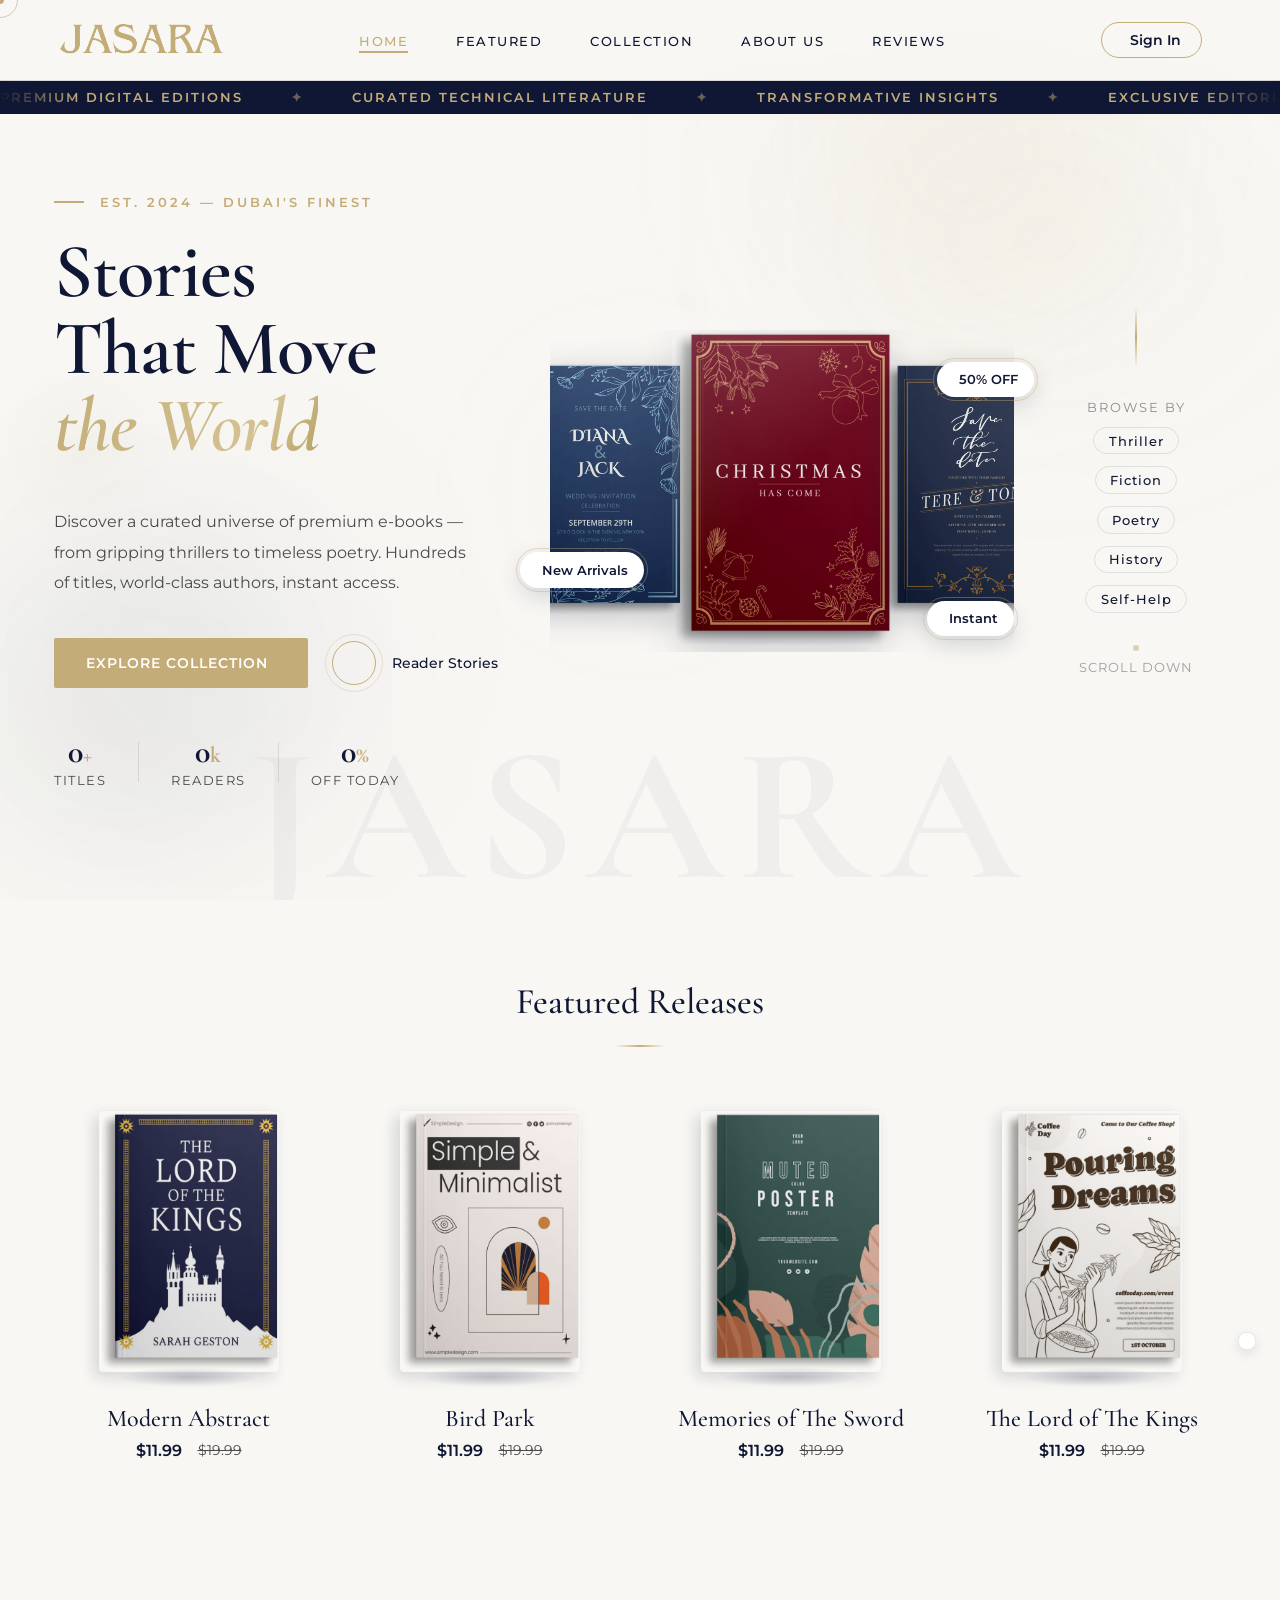
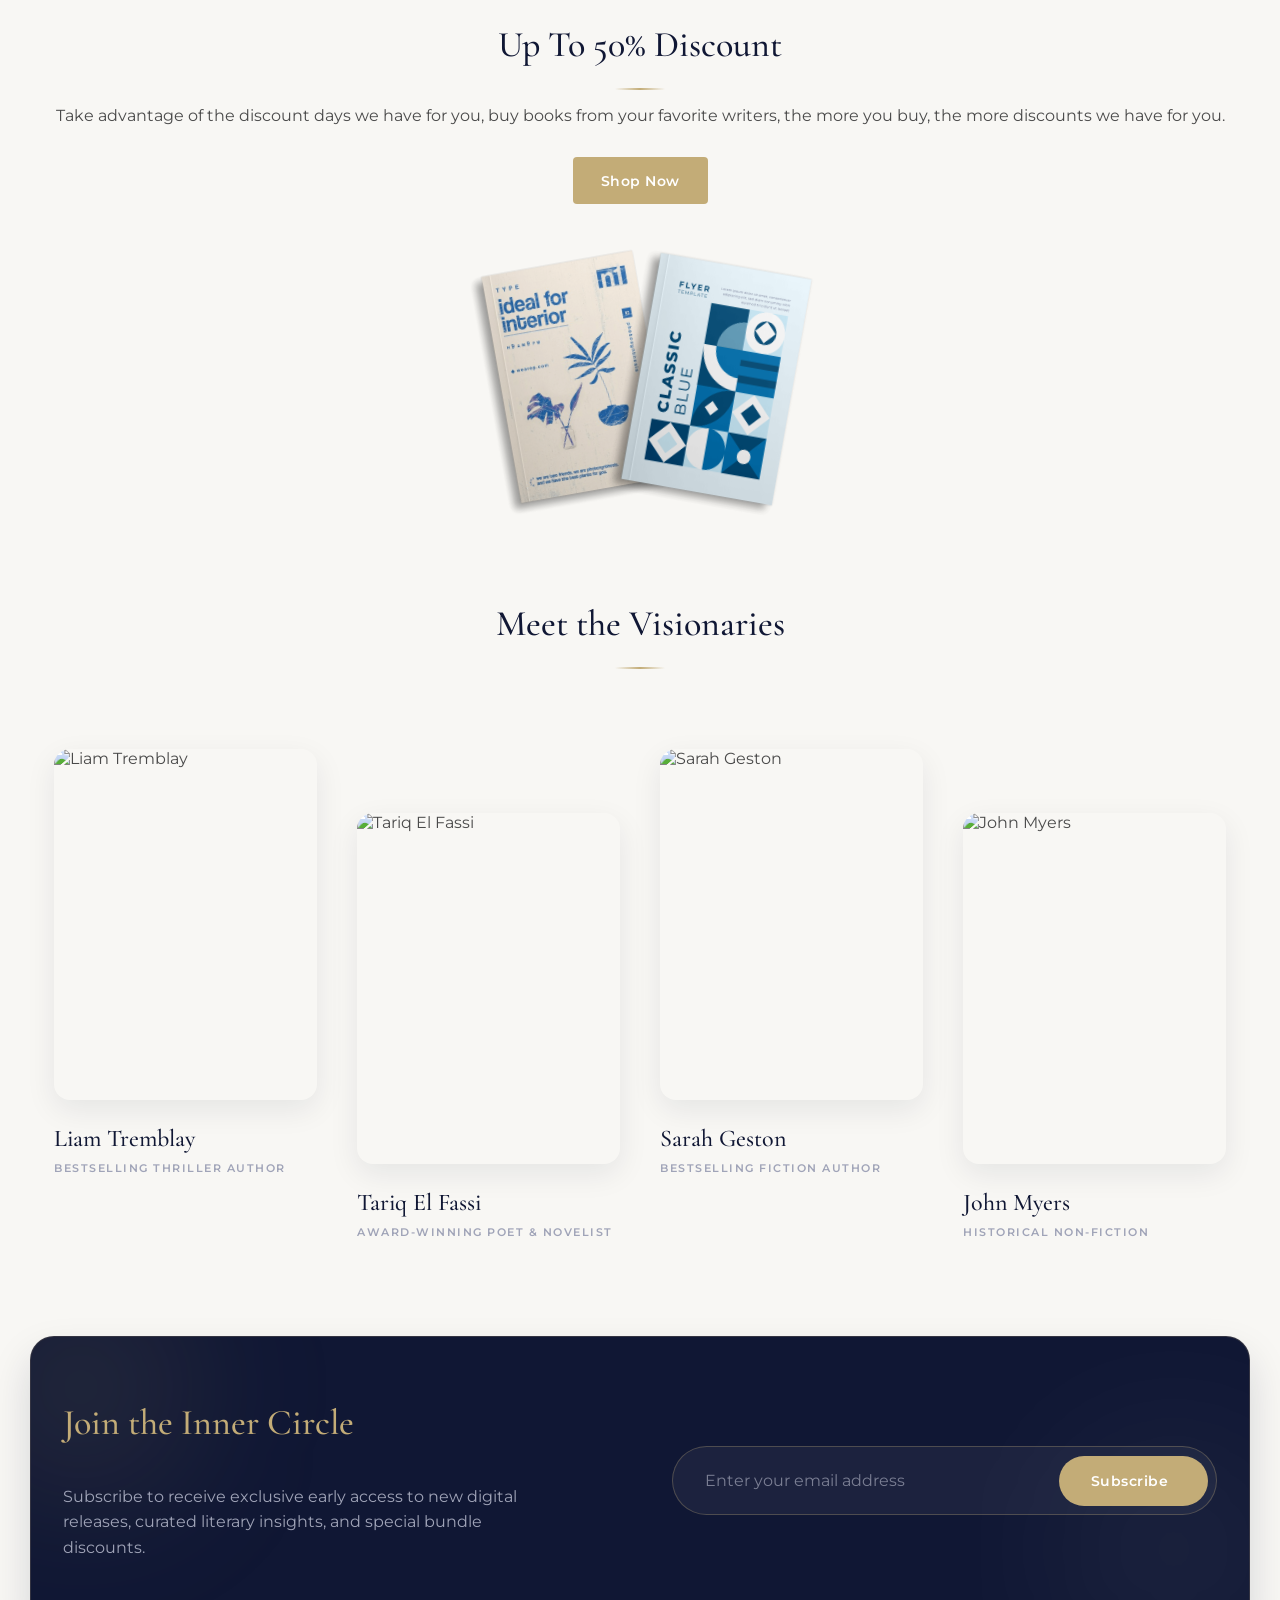
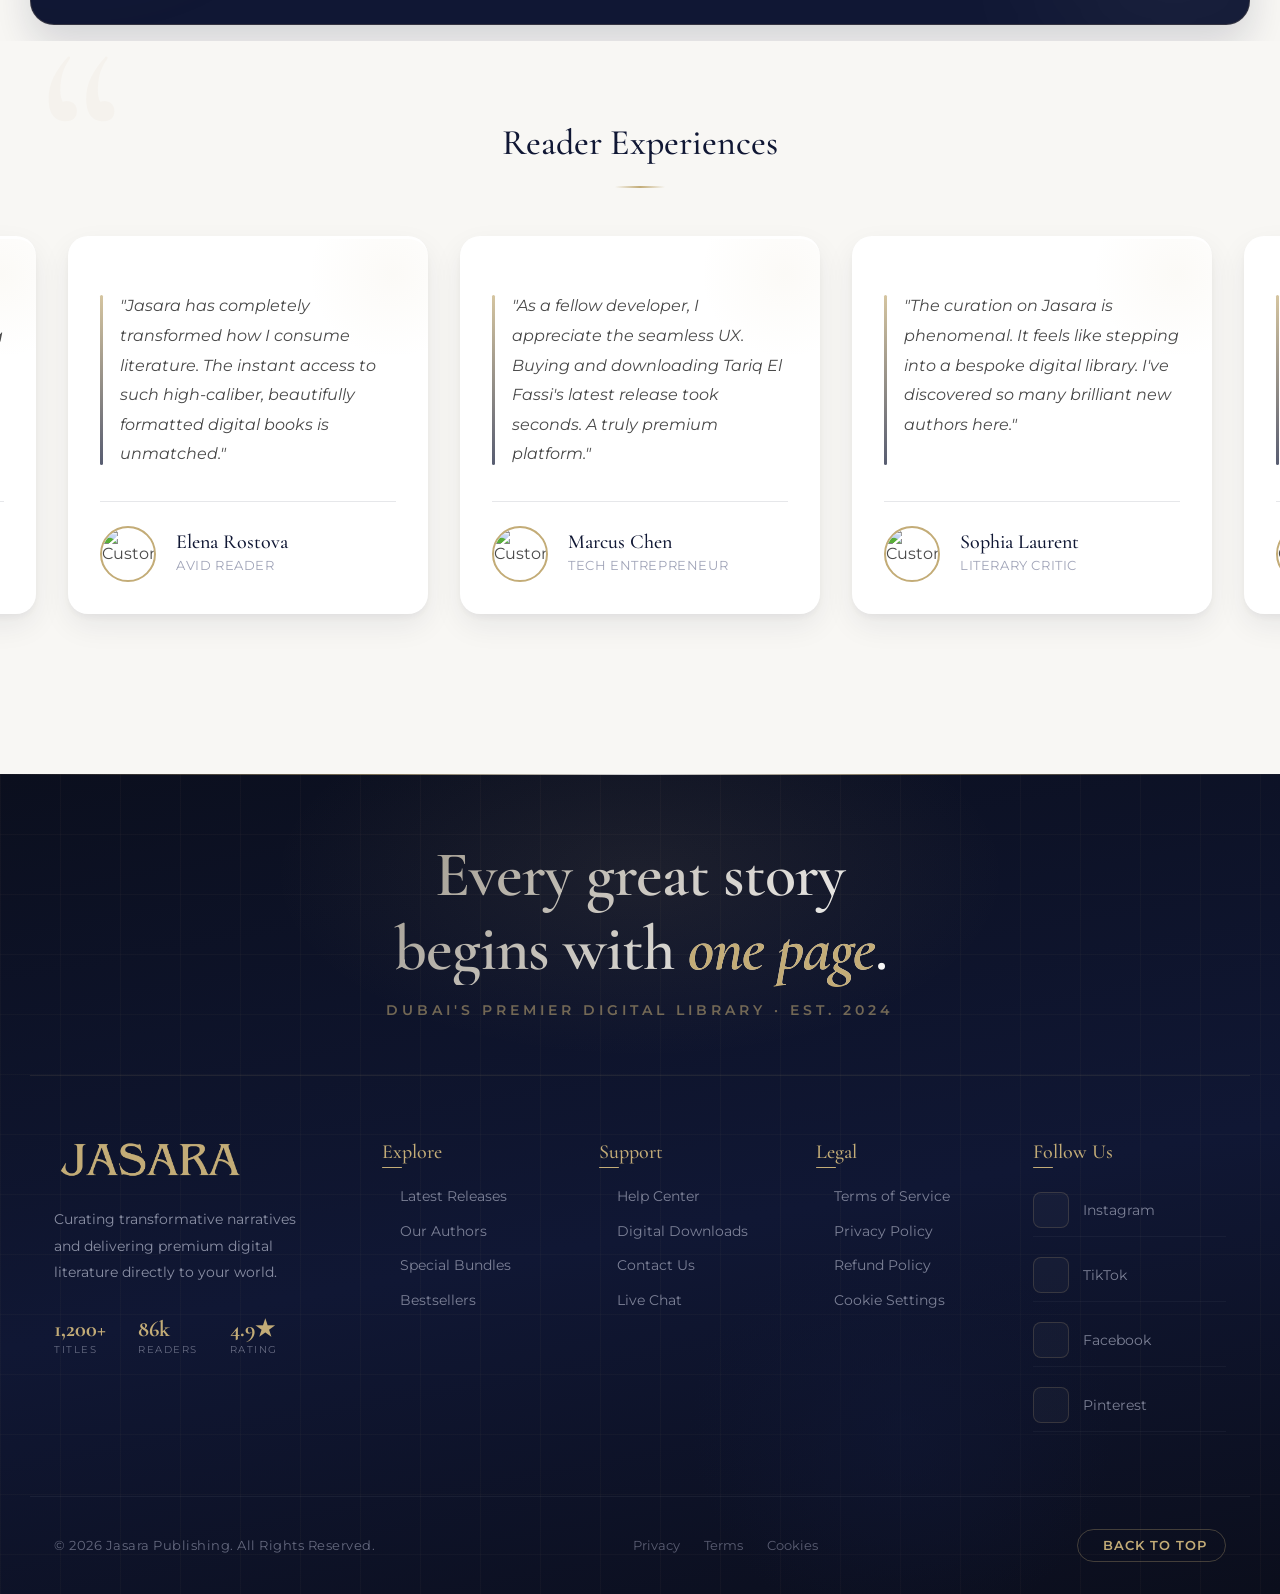
==== Frontend/index.html @ 22e58ed4 "JASARA & CO" ====
<!DOCTYPE html>
<html lang="en">
<head>
   <meta charset="UTF-8">
   <meta name="viewport" content="width=device-width, initial-scale=1.0">

   <!--=============== FAVICON ===============-->
   <link rel="shortcut icon" href="../Frontend/assets/img/jasara word logo.png" type="image/x-icon">

   <!--=============== REMIXICONS ===============-->
   <link rel="stylesheet" href="https://cdnjs.cloudflare.com/ajax/libs/remixicon/4.6.0/remixicon.css">

   <!--=============== GSAP ===============-->
   <script src="https://cdnjs.cloudflare.com/ajax/libs/gsap/3.12.2/gsap.min.js"></script>
   <script src="https://cdnjs.cloudflare.com/ajax/libs/gsap/3.12.2/ScrollTrigger.min.js"></script>

   <!--=============== SWIPER CSS ===============-->
   <link rel="stylesheet" href="assets/css/swiper-bundle.min.css">

   <!--=============== CSS ===============-->
   <link rel="stylesheet" href="assets/css/styles.css">

   <title>Jasara</title>
</head>
<body>

   <!-- ========== CUSTOM CURSOR ========== -->
   <div class="cursor__dot" id="cursor-dot"></div>
   <div class="cursor__ring" id="cursor-ring"></div>

   <!-- ========== PAGE LOADER ========== -->
   <div class="page-loader" id="page-loader">
      <div class="loader__inner">
         <img src="/Frontend/assets/img/jasara-word-logo-trasparent.png" alt="Jasara Logo" class="loader__logo-img">
         <div class="loader__bar"><div class="loader__fill"></div></div>
      </div>
   </div>

   <!--==================== HEADER ====================-->
<header class="header" id="header">
      <nav class="nav container">
         <a href="#" class="nav__logo">
            <img src="/Frontend/assets/img/jasara-word-logo-trasparent.png" alt="Jasara Logo" class="nav__logo-img">
         </a>

         <div class="nav__menu" id="nav-menu">
         <ul class="nav__list">
               <li class="nav__item"><a href="#home" class="nav__link active-link">Home</a></li>
               <li class="nav__item"><a href="#featured" class="nav__link">Featured</a></li>
               
               <li class="nav__item"><a href="../Frontend/assets/pages/collection.html" class="nav__link">Collection</a></li>
               
               <li class="nav__item"><a href="../Frontend/assets/pages/about.html" class="nav__link">About Us</a></li>
               <li class="nav__item"><a href="#testimonial" class="nav__link">Reviews</a></li>
            </ul>
            
            <div class="nav__close" id="nav-close">
               <i class="ri-close-line"></i>
            </div>
         </div>

      <div class="nav__actions">
         <i class="ri-search-line nav__search" id="search-button"></i>
         <a href="assets/pages/auth.html" class="nav__login-btn" id="login-button">
            <i class="ri-user-line"></i>
            <span class="nav__login-text">Sign In</span>
         </a>
            <i class="ri-moon-line nav__theme" id="theme-button"></i>
      </div>
            
            <div class="nav__toggle" id="nav-toggle">
               <i class="ri-menu-line"></i>
            </div>
         </div>
      </nav>
   </header>

   <!--==================== SEARCH ====================-->
   <div class="search" id="search-content">
      <form action="" class="search__form">
         <i class="ri-search-line search__icon"></i>
         <input type="search" placeholder="What are you looking for?" class="search__input">
      </form>
      <i class="ri-close-line search__close" id="search-close"></i>
   </div>

   <!--==================== LOGIN ====================-->
   <div class="login grid" id="login-content">
      <i class="ri-close-line login__close" id="login-close"></i>
   </div>

   <!--==================== MAIN ====================-->
   <main class="main">

      <!--==================== HOME (NEW CINEMATIC HERO) ====================-->
      <section class="home section" id="home">

         <!-- Aurora atmospheric glow -->
         <div class="hero__aurora">
            <div class="hero__aurora-1"></div>
            <div class="hero__aurora-2"></div>
         </div>

         <!-- Ambient background particles -->
         <div class="hero__particles" id="hero-particles"></div>

         <!-- Floating gold orbs -->
         <div class="hero__orb hero__orb--1"></div>
         <div class="hero__orb hero__orb--2"></div>
         <div class="hero__orb hero__orb--3"></div>

         <!-- Marquee ticker across top of hero -->
         <div class="hero__ticker">
            <div class="hero__ticker-track">
               <span>Premium Digital Editions</span><span class="hero__ticker-dot">✦</span>
               <span>Curated Technical Literature</span><span class="hero__ticker-dot">✦</span>
               <span>Transformative Insights</span><span class="hero__ticker-dot">✦</span>
               <span>Exclusive Editorial Releases</span><span class="hero__ticker-dot">✦</span>
               <span>Masterfully Crafted Narratives</span><span class="hero__ticker-dot">✦</span>
               <span>Premium Digital Editions</span><span class="hero__ticker-dot">✦</span>
               <span>Curated Technical Literature</span><span class="hero__ticker-dot">✦</span>
               <span>Transformative Insights</span><span class="hero__ticker-dot">✦</span>
               <span>Exclusive Editorial Releases</span><span class="hero__ticker-dot">✦</span>
               <span>Masterfully Crafted Narratives</span><span class="hero__ticker-dot">✦</span>
            </div>
         </div>

         <div class="home__container container">

            <!-- Left Column: Text -->
            <div class="home__data">
               <div class="home__eyebrow">
                  <div class="home__eyebrow-line"></div>
                  <span>Est. 2024 — Dubai's Finest</span>
               </div>

               <h1 class="home__title">
                  <span class="home__title-line home__title-line--1">Stories</span>
                  <span class="home__title-line home__title-line--2">That Move</span>
                  <span class="home__title-line home__title-line--3">the World</span>
               </h1>

               <p class="home__description">
                  Discover a curated universe of premium e-books — from
                  gripping thrillers to timeless poetry. Hundreds of titles,
                  world-class authors, instant access.
               </p>

               <div class="home__cta">
                  <a href="#featured" class="button home__btn-primary">
                     <span>Explore Collection</span>
                     <i class="ri-arrow-right-up-line"></i>
                  </a>
                  <a href="#testimonial" class="home__btn-ghost">
                     <div class="home__btn-ghost-play"><i class="ri-play-fill"></i></div>
                     <span>Reader Stories</span>
                  </a>
               </div>

               <div class="home__stats">
                  <div class="home__stat">
                     <span class="home__stat-num" data-target="1200">0</span><span class="home__stat-plus">+</span>
                     <p class="home__stat-label">Titles</p>
                  </div>
                  <div class="home__stat-divider"></div>
                  <div class="home__stat">
                     <span class="home__stat-num" data-target="86">0</span><span class="home__stat-plus">k</span>
                     <p class="home__stat-label">Readers</p>
                  </div>
                  <div class="home__stat-divider"></div>
                  <div class="home__stat">
                     <span class="home__stat-num" data-target="50">0</span><span class="home__stat-plus">%</span>
                     <p class="home__stat-label">Off Today</p>
                  </div>
               </div>
            </div>

            <!-- Center: Floating 3-D book stack -->
            <div class="home__books" id="home-books">
               <div class="home__books-glow"></div>
               <div class="home__swiper swiper">
                  <div class="swiper-wrapper">
                     <article class="home__article swiper-slide">
                        <div class="home__book-wrap">
                           <img src="assets/img/home-book-1.png" alt="Book" class="home__img">
                           <div class="home__book-shine"></div>
                        </div>
                     </article>
                     <article class="home__article swiper-slide">
                        <div class="home__book-wrap">
                           <img src="assets/img/home-book-2.png" alt="Book" class="home__img">
                           <div class="home__book-shine"></div>
                        </div>
                     </article>
                     <article class="home__article swiper-slide">
                        <div class="home__book-wrap">
                           <img src="assets/img/home-book-3.png" alt="Book" class="home__img">
                           <div class="home__book-shine"></div>
                        </div>
                     </article>
                     <article class="home__article swiper-slide">
                        <div class="home__book-wrap">
                           <img src="assets/img/home-book-4.png" alt="Book" class="home__img">
                           <div class="home__book-shine"></div>
                        </div>
                     </article>
                  </div>
               </div>

               <!-- Floating badges around the books -->
               <div class="hero__badge hero__badge--sale">
                  <i class="ri-price-tag-3-fill"></i>
                  <span>50% OFF</span>
               </div>
               <div class="hero__badge hero__badge--new">
                  <i class="ri-sparkling-2-fill"></i>
                  <span>New Arrivals</span>
               </div>
               <div class="hero__badge hero__badge--download">
                  <i class="ri-download-cloud-2-fill"></i>
                  <span>Instant</span>
               </div>
            </div>

            <!-- Right Column: Vertical editorial strip -->
            <div class="home__aside">
               <div class="home__aside-line"></div>
               <div class="home__aside-genre">
                  <span class="home__aside-label">Browse By</span>
                  <a href="#" class="home__aside-tag">Thriller</a>
                  <a href="#" class="home__aside-tag">Fiction</a>
                  <a href="#" class="home__aside-tag">Poetry</a>
                  <a href="#" class="home__aside-tag">History</a>
                  <a href="#" class="home__aside-tag">Self-Help</a>
               </div>
               <div class="home__aside-scroll">
                  <div class="home__aside-scroll-dot"></div>
                  <span>Scroll Down</span>
               </div>
            </div>

         </div>

         <!-- Large watermark word behind everything -->
         <div class="hero__watermark" aria-hidden="true">JASARA</div>

      </section>

      <!--==================== FEATURED ====================-->
      <section class="featured section" id="featured">
         <h2 class="section__title">Featured Releases</h2>

         <div class="featured__modern-grid container">
            <article class="modern-card">
               <div class="modern-card__book-wrapper">
                  <img src="assets/img/book-1.png" alt="Featured Book" class="modern-card__img">
                  <div class="modern-card__shadow"></div>
               </div>
               <div class="modern-card__info">
                  <h3 class="modern-card__title">Modern Abstract</h3>
                  <div class="modern-card__prices">
                     <span class="modern-card__discount">$11.99</span>
                     <span class="modern-card__price">$19.99</span>
                  </div>
                  <button class="button modern-card__btn"><i class="ri-shopping-cart-2-line"></i> Add To Cart</button>
               </div>
            </article>

            <article class="modern-card">
               <div class="modern-card__book-wrapper">
                  <img src="assets/img/book-2.png" alt="Featured Book" class="modern-card__img">
                  <div class="modern-card__shadow"></div>
               </div>
               <div class="modern-card__info">
                  <h3 class="modern-card__title">Bird Park</h3>
                  <div class="modern-card__prices">
                     <span class="modern-card__discount">$11.99</span>
                     <span class="modern-card__price">$19.99</span>
                  </div>
                  <button class="button modern-card__btn"><i class="ri-shopping-cart-2-line"></i> Add To Cart</button>
               </div>
            </article>

            <article class="modern-card">
               <div class="modern-card__book-wrapper">
                  <img src="assets/img/book-3.png" alt="Featured Book" class="modern-card__img">
                  <div class="modern-card__shadow"></div>
               </div>
               <div class="modern-card__info">
                  <h3 class="modern-card__title">Memories of The Sword</h3>
                  <div class="modern-card__prices">
                     <span class="modern-card__discount">$11.99</span>
                     <span class="modern-card__price">$19.99</span>
                  </div>
                  <button class="button modern-card__btn"><i class="ri-shopping-cart-2-line"></i> Add To Cart</button>
               </div>
            </article>

            <article class="modern-card">
               <div class="modern-card__book-wrapper">
                  <img src="assets/img/book-4.png" alt="Featured Book" class="modern-card__img">
                  <div class="modern-card__shadow"></div>
               </div>
               <div class="modern-card__info">
                  <h3 class="modern-card__title">The Lord of The Kings</h3>
                  <div class="modern-card__prices">
                     <span class="modern-card__discount">$11.99</span>
                     <span class="modern-card__price">$19.99</span>
                  </div>
                  <button class="button modern-card__btn"><i class="ri-shopping-cart-2-line"></i> Add To Cart</button>
               </div>
            </article>
         </div>
      </section>

      <!--==================== DISCOUNT ====================-->
      <section class="discount section" id="discount">
         <div class="discount__container container grid">
            <div class="discount__data">
               <h2 class="discount__title section__title">Up To 50% Discount</h2>
               <p class="discount__description">
                  Take advantage of the discount days we have for you, buy books from your favorite
                  writers, the more you buy, the more discounts we have for you.
               </p>
               <a href="#" class="button">Shop Now</a>
            </div>

            <div class="discount__images">
               <img src="assets/img/discount-book-1.png" alt="image" class="discount__img1">
               <img src="assets/img/discount-book-2.png" alt="image" class="discount__img2">
            </div>
         </div>
      </section>

      <!--==================== AUTHOR SPOTLIGHT ====================-->
<section class="authors section" id="authors">
         <h2 class="section__title">Meet the Visionaries</h2>

         <div class="authors__container container grid">
            <article class="author-card">
               <div class="author-card__img-wrap">
                  <img src="https://images.unsplash.com/photo-1579038773867-044c48829161?q=80&w=387&auto=format&fit=crop" alt="Liam Tremblay" class="author-card__img">
                  <div class="author-card__glass">
                     <p class="author-card__bio">Weaving gripping, atmospheric narratives set against the breathtaking backdrops of the Canadian wilderness.</p>
                  </div>
               </div>
               <div class="author-card__info">
                  <h3 class="author-card__name">Liam Tremblay</h3>
                  <span class="author-card__role">Bestselling Thriller Author</span>
               </div>
            </article>

            <article class="author-card">
               <div class="author-card__img-wrap">
                  <img src="https://images.unsplash.com/photo-1594672830234-ba4cfe1202dc?q=80&w=387&auto=format&fit=crop" alt="Tariq El Fassi" class="author-card__img">
                  <div class="author-card__glass">
                     <p class="author-card__bio">Capturing the vibrant essence and rich history of North Africa through profound storytelling.</p>
                  </div>
               </div>
               <div class="author-card__info">
                  <h3 class="author-card__name">Tariq El Fassi</h3>
                  <span class="author-card__role">Award-Winning Poet & Novelist</span>
               </div>
            </article>

            <article class="author-card">
               <div class="author-card__img-wrap">
                  <img src="https://images.unsplash.com/photo-1534528741775-53994a69daeb?q=80&w=387&auto=format&fit=crop" alt="Sarah Geston" class="author-card__img">
                  <div class="author-card__glass">
                     <p class="author-card__bio">Master of speculative fiction and intricate, sprawling fantasy worlds.</p>
                  </div>
               </div>
               <div class="author-card__info">
                  <h3 class="author-card__name">Sarah Geston</h3>
                  <span class="author-card__role">Bestselling Fiction Author</span>
               </div>
            </article>

            <article class="author-card">
               <div class="author-card__img-wrap">
                  <img src="https://images.unsplash.com/photo-1519085360753-af0119f7cbe7?q=80&w=387&auto=format&fit=crop" alt="John Myers" class="author-card__img">
                  <div class="author-card__glass">
                     <p class="author-card__bio">Bringing the forgotten moments of history to life with gripping detail.</p>
                  </div>
               </div>
               <div class="author-card__info">
                  <h3 class="author-card__name">John Myers</h3>
                  <span class="author-card__role">Historical Non-Fiction</span>
               </div>
            </article>
         </div>
      </section>

      <!--==================== NEWSLETTER ====================-->
      <section class="newsletter section" id="subscribe">
         <div class="newsletter__container container">
            <div class="newsletter__content">
               <div class="newsletter__data">
                  <h2 class="section__title newsletter__title">Join the Inner Circle</h2>
                  <p class="newsletter__description">
                     Subscribe to receive exclusive early access to new digital releases, curated literary insights, and special bundle discounts.
                  </p>
               </div>

               <form action="" class="newsletter__form">
                  <div class="newsletter__input-group">
                     <input type="email" placeholder="Enter your email address" class="newsletter__input" required>
                     <button type="submit" class="button newsletter__button">
                        Subscribe <i class="ri-arrow-right-line"></i>
                     </button>
                  </div>
               </form>
            </div>

            <div class="newsletter__glow newsletter__glow-1"></div>
            <div class="newsletter__glow newsletter__glow-2"></div>
         </div>
      </section>

      <!--==================== TESTIMONIAL ====================-->
      <section class="testimonial section" id="testimonial">
         <h2 class="section__title">Reader Experiences</h2>

         <div class="testimonial__container container">
            <div class="testimonial-swiper swiper">
               <div class="swiper-wrapper">

                  <article class="testimonial__card swiper-slide">
                     <i class="ri-double-quotes-l testimonial__quote-icon"></i>
                     <p class="testimonial__description">
                        "Jasara has completely transformed how I consume literature. The instant access to such high-caliber, beautifully formatted digital books is unmatched."
                     </p>
                     <div class="testimonial__profile">
                        <img src="https://images.unsplash.com/photo-1534528741775-53994a69daeb?q=80&w=250&auto=format&fit=crop" alt="Customer" class="testimonial__img">
                        <div class="testimonial__info">
                           <h3 class="testimonial__name">Elena Rostova</h3>
                           <span class="testimonial__role">Avid Reader</span>
                           <div class="testimonial__stars">
                              <i class="ri-star-fill"></i><i class="ri-star-fill"></i><i class="ri-star-fill"></i><i class="ri-star-fill"></i><i class="ri-star-fill"></i>
                           </div>
                        </div>
                     </div>
                  </article>

                  <article class="testimonial__card swiper-slide">
                     <i class="ri-double-quotes-l testimonial__quote-icon"></i>
                     <p class="testimonial__description">
                        "As a fellow developer, I appreciate the seamless UX. Buying and downloading Tariq El Fassi's latest release took seconds. A truly premium platform."
                     </p>
                     <div class="testimonial__profile">
                        <img src="https://images.unsplash.com/photo-1506794778202-cad84cf45f1d?q=80&w=250&auto=format&fit=crop" alt="Customer" class="testimonial__img">
                        <div class="testimonial__info">
                           <h3 class="testimonial__name">Marcus Chen</h3>
                           <span class="testimonial__role">Tech Entrepreneur</span>
                           <div class="testimonial__stars">
                              <i class="ri-star-fill"></i><i class="ri-star-fill"></i><i class="ri-star-fill"></i><i class="ri-star-fill"></i><i class="ri-star-fill"></i>
                           </div>
                        </div>
                     </div>
                  </article>

                  <article class="testimonial__card swiper-slide">
                     <i class="ri-double-quotes-l testimonial__quote-icon"></i>
                     <p class="testimonial__description">
                        "The curation on Jasara is phenomenal. It feels like stepping into a bespoke digital library. I've discovered so many brilliant new authors here."
                     </p>
                     <div class="testimonial__profile">
                        <img src="https://images.unsplash.com/photo-1524504388940-b1c1722653e1?q=80&w=250&auto=format&fit=crop" alt="Customer" class="testimonial__img">
                        <div class="testimonial__info">
                           <h3 class="testimonial__name">Sophia Laurent</h3>
                           <span class="testimonial__role">Literary Critic</span>
                           <div class="testimonial__stars">
                              <i class="ri-star-fill"></i><i class="ri-star-fill"></i><i class="ri-star-fill"></i><i class="ri-star-fill"></i><i class="ri-star-half-fill"></i>
                           </div>
                        </div>
                     </div>
                  </article>

               </div>
            </div>
         </div>
      </section>

   </main>

   <!--==================== FOOTER ====================-->
   <footer class="footer">
      <div class="footer__glow"></div>

      <!-- Tagline band -->
      <div class="footer__tagline-band container">
         <h2 class="footer__tagline">Every great story<br>begins with <em>one page</em>.</h2>
         <p class="footer__tagline-sub">Dubai's Premier Digital Library · Est. 2024</p>
      </div>

      <!-- Main grid -->
      <div class="footer__container container">

         <!-- Brand column -->
         <div class="footer__brand">
            <a href="#" class="footer__logo">
               <img src="/Frontend/assets/img/jasara-word-logo-trasparent.png" alt="Jasara Logo" style="height: 42px;">
            </a>
            <p class="footer__description">
               Curating transformative narratives and delivering premium digital literature directly to your world.
            </p>

            <!-- Mini stats -->
            <div class="footer__mini-stats">
               <div class="footer__mini-stat">
                  <span class="footer__mini-stat-num">1,200+</span>
                  <span class="footer__mini-stat-label">Titles</span>
               </div>
               <div class="footer__mini-stat">
                  <span class="footer__mini-stat-num">86k</span>
                  <span class="footer__mini-stat-label">Readers</span>
               </div>
               <div class="footer__mini-stat">
                  <span class="footer__mini-stat-num">4.9★</span>
                  <span class="footer__mini-stat-label">Rating</span>
               </div>
            </div>
         </div>

         <!-- Links grid -->
         <div class="footer__data">
            <div>
               <h3 class="footer__title">Explore</h3>
               <ul class="footer__links">
                  <li><a href="#featured" class="footer__link">Latest Releases</a></li>
                  <li><a href="#authors" class="footer__link">Our Authors</a></li>
                  <li><a href="#discount" class="footer__link">Special Bundles</a></li>
                  <li><a href="#home" class="footer__link">Bestsellers</a></li>
               </ul>
            </div>

            <div>
               <h3 class="footer__title">Support</h3>
               <ul class="footer__links">
                  <li><a href="#" class="footer__link">Help Center</a></li>
                  <li><a href="#" class="footer__link">Digital Downloads</a></li>
                  <li><a href="#subscribe" class="footer__link">Contact Us</a></li>
                  <li><a href="#" class="footer__link">Live Chat</a></li>
               </ul>
            </div>

            <div>
               <h3 class="footer__title">Legal</h3>
               <ul class="footer__links">
                  <li><a href="../Frontend/assets/pages/legal.html" class="footer__link">Terms of Service</a></li>
                  <li><a href="../Frontend/assets/pages/legal.html" class="footer__link">Privacy Policy</a></li>
                  <li><a href="../Frontend/assets/pages/legal.html" class="footer__link">Refund Policy</a></li>
                  <li><a href="../Frontend/assets/pages/legal.html" class="footer__link">Cookie Settings</a></li>
               </ul>
            </div>

            <div>
               <h3 class="footer__title">Follow Us</h3>
               <div class="footer__social">
                  <a href="https://www.instagram.com/" target="_blank" class="footer__social-link">
                     <i class="ri-instagram-line"></i>
                     <span>Instagram</span>
                  </a>
                  <a href="https://www.tiktok.com/" target="_blank" class="footer__social-link">
                     <i class="ri-tiktok-fill"></i>
                     <span>TikTok</span>
                  </a>
                  <a href="https://www.facebook.com/" target="_blank" class="footer__social-link">
                     <i class="ri-facebook-circle-fill"></i>
                     <span>Facebook</span>
                  </a>
                  <a href="https://www.pinterest.com/" target="_blank" class="footer__social-link">
                     <i class="ri-pinterest-fill"></i>
                     <span>Pinterest</span>
                  </a>
               </div>
            </div>
         </div>
      </div>

      <!-- Bottom bar -->
      <div class="footer__bottom">
         <span class="footer__copy">&#169; 2026 Jasara Publishing. All Rights Reserved.</span>
         <div class="footer__bottom-links">
            <a href="../Frontend/assets/pages/legal.html" class="footer__bottom-link">Privacy</a>
            <a href="../Frontend/assets/pages/legal.html" class="footer__bottom-link">Terms</a>
            <a href="../Frontend/assets/pages/legal.html" class="footer__bottom-link">Cookies</a>
         </div>
         <a href="#home" class="footer__scroll-btn">
            <i class="ri-arrow-up-line"></i>
            Back to top
         </a>
      </div>
   </footer>

   <!--========== SCROLL UP ==========-->
   <a href="#" class="scrollup" id="scroll-up">
      <i class="ri-arrow-up-line"></i>
   </a>

   <!--=============== SCROLLREVEAL ===============-->
   <script src="assets/js/scrollreveal.min.js"></script>

   <!--=============== SWIPER JS ===============-->
   <script src="assets/js/swiper-bundle.min.js"></script>

   <!--=============== MAIN JS ===============-->
   <script src="assets/js/main.js"></script>
</body>
</html>
---- Frontend/assets/css/styles.css ----
/*=============== GOOGLE FONTS ===============*/
@import url("https://fonts.googleapis.com/css2?family=Cormorant+Garamond:ital,wght@0,400;0,500;0,600;0,700;1,400&family=Montserrat:wght@300;400;500;600;700&display=swap");

/*=============== VARIABLES CSS ===============*/
:root {
  --header-height: 3.5rem;

  /*========== Jasara Brand Colors ==========*/
  --first-color: #c3ac77;
  --first-color-light: #d4c292;
  --first-color-dark: #a8924f;
  --title-color: #101734;
  --text-color: #4a4a4a;
  --border-color: rgba(16, 23, 52, 0.1);
  --white-color: #ffffff;
  --body-color: #f8f7f4;
  --container-color: #ffffff;

  /*========== Font and typography ==========*/
  --body-font: "Montserrat", sans-serif;
  --second-font: "Cormorant Garamond", serif;
  --biggest-font-size: 2rem;
  --h1-font-size: 1.5rem;
  --h2-font-size: 1.25rem;
  --h3-font-size: 1rem;
  --normal-font-size: .938rem;
  --small-font-size: .813rem;
  --smaller-font-size: .75rem;

  /*========== Font weight ==========*/
  --font-regular: 400;
  --font-medium: 500;
  --font-semi-bold: 600;

  /*========== z index ==========*/
  --z-tooltip: 10;
  --z-fixed: 100;
}

/*========== Responsive typography ==========*/
@media screen and (min-width: 1150px) {
  :root {
    --biggest-font-size: 4rem;
    --h1-font-size: 2.25rem;
    --h2-font-size: 1.5rem;
    --h3-font-size: 1.25rem;
    --normal-font-size: 1rem;
    --small-font-size: .875rem;
    --smaller-font-size: .813rem;
  }
}

/*=============== BASE ===============*/
* {
  box-sizing: border-box;
  padding: 0;
  margin: 0;
}

html {
  scroll-behavior: smooth;
}

body,
input,
button {
  font-family: var(--body-font);
  font-size: var(--normal-font-size);
}

body {
  background-color: var(--body-color);
  color: var(--text-color);
  transition: background-color .4s;
  cursor: none; /* Hide default cursor globally */
  overflow-x: hidden;
}

input,
button {
  border: none;
  outline: none;
}

h1, h2, h3, h4 {
  color: var(--title-color);
  font-family: var(--second-font);
  font-weight: var(--font-medium);
}

ul {
  list-style: none;
}

a {
  text-decoration: none;
  cursor: none;
}

button {
  cursor: none;
}

img {
  display: block;
  max-width: 100%;
  height: auto;
}

/*=============== PAGE LOADER ===============*/
.page-loader {
  position: fixed;
  inset: 0;
  background-color: var(--title-color);
  z-index: 9999;
  display: flex;
  align-items: center;
  justify-content: center;
  transition: opacity 0.6s ease, visibility 0.6s ease;
}

.page-loader.loaded {
  opacity: 0;
  visibility: hidden;
}

.loader__inner {
  text-align: center;
}

/* Replaced text styling with image styling */
.loader__logo-img {
  height: 60px; /* Adjust this to make your logo bigger or smaller */
  margin: 0 auto 2rem auto;
  animation: loaderPulse 1.5s ease-in-out infinite;
}

.loader__bar {
  width: 400px;
  height: 4px;
  background-color: rgba(195, 172, 119, 0.2);
  border-radius: 2px;
  overflow: hidden;
}

.loader__fill {
  height: 100%;
  width: 0%;
  background-color: var(--first-color);
  border-radius: 2px;
  animation: loaderFill 1.8s ease forwards;
}

@keyframes loaderFill {
  to { width: 100%; }
}

/*=============== CUSTOM CURSOR ===============*/
.cursor__dot,
.cursor__ring {
  position: fixed;
  top: 0;
  left: 0;
  pointer-events: none;
  z-index: 10000;
  transform: translate(-50%, -50%);
  transition-property: opacity, transform;
  transition-duration: 0.15s;
}

/* The small gold book-page dot */
.cursor__dot {
  width: 8px;
  height: 8px;
  background-color: var(--first-color);
  border-radius: 50%;
  transition: transform 0.1s ease, width 0.3s ease, height 0.3s ease, background-color 0.3s ease;
}

/* The elegant outer ring */
.cursor__ring {
  width: 36px;
  height: 36px;
  border: 1.5px solid var(--first-color);
  border-radius: 50%;
  opacity: 0.6;
  transition: transform 0.4s cubic-bezier(0.25, 1, 0.5, 1), width 0.4s, height 0.4s, opacity 0.3s, border-color 0.3s;
}

/* States applied via JS */
body.cursor--hover .cursor__dot {
  width: 12px;
  height: 12px;
  background-color: var(--title-color);
}

body.cursor--hover .cursor__ring {
  width: 56px;
  height: 56px;
  opacity: 0.3;
  border-color: var(--title-color);
}

body.cursor--click .cursor__dot {
  transform: translate(-50%, -50%) scale(0.6);
}

body.cursor--click .cursor__ring {
  transform: translate(-50%, -50%) scale(0.8);
}

/* ============ MAGNETIC LABEL ON CURSOR ============ */
.cursor__label {
  position: fixed;
  pointer-events: none;
  z-index: 10000;
  font-size: 0.65rem;
  font-family: var(--body-font);
  font-weight: var(--font-semi-bold);
  text-transform: uppercase;
  letter-spacing: 1.5px;
  color: var(--first-color);
  opacity: 0;
  white-space: nowrap;
  transform: translate(-50%, -50%);
  transition: opacity 0.3s;
}

body.cursor--hover .cursor__label {
  opacity: 1;
}

/*=============== THEME ===============*/
/*========== Jasara Dark Theme Variables ==========*/
body.dark-theme {
  --title-color: #f8f7f4; /* Off-white for headings to pop */
  --text-color: #a0a4b8;  /* Soft grey/blue for readable body text */
  --border-color: rgba(195, 172, 119, 0.2); /* Subtle Gold border */
  --body-color: #0b0f1e;  /* Deep cinematic Navy for main background */
  --container-color: #101734; /* Core Jasara Navy for floating cards */
}

/* Header & Navigation */
.dark-theme .header {
  background-color: rgba(11, 15, 30, 0.85); /* Deep navy glassmorphism */
  border-bottom: 1px solid rgba(195, 172, 119, 0.1);
}

/* UI Elements & Floating Badges */
.dark-theme .hero__badge {
  background-color: var(--container-color);
  color: var(--title-color);
  border: 1px solid var(--border-color);
  box-shadow: 0 8px 24px rgba(0, 0, 0, 0.4);
}

.dark-theme .hero__watermark {
  color: rgba(195, 172, 119, 0.03); /* Faint gold watermark */
}

.dark-theme .home__aside-tag {
  border-color: var(--border-color);
  color: var(--text-color);
}

.dark-theme .home__aside-tag:hover {
  background-color: rgba(195, 172, 119, 0.1);
  color: var(--first-color);
}

/* Lock Newsletter to Navy (prevents it from turning blindingly white) */
.dark-theme .newsletter__container {
  background-color: var(--container-color);
}

/* Search & Login Modals */
.dark-theme .search,
.dark-theme .login {
  background-color: rgba(11, 15, 30, 0.95);
}

/* Custom Cursor */
body.dark-theme.cursor--hover .cursor__dot {
  background-color: var(--title-color);
}
body.dark-theme.cursor--hover .cursor__ring {
  border-color: var(--title-color);
}

/* Scrollbar Integration */
.dark-theme ::-webkit-scrollbar {
  background-color: #0b0f1e;
}
.dark-theme ::-webkit-scrollbar-thumb {
  background-color: rgba(195, 172, 119, 0.5); /* Muted gold */
}
.dark-theme ::-webkit-scrollbar-thumb:hover {
  background-color: var(--first-color); /* Bright gold */
}

/* Shadows */
.dark-theme .shadow-header {
  box-shadow: 0 4px 20px rgba(0, 0, 0, 0.4);
}
.dark-theme .scrollup {
  box-shadow: 0 4px 12px rgba(0, 0, 0, 0.4);
}

/* Fix Footer Background Gradient in Dark Mode */
.dark-theme .footer {
  /* Replaces the text variable with rich, hard-coded Jasara Navy hex codes */
  background: linear-gradient(170deg, #05070e 0%, #0b0f1e 55%, #030409 100%);
}

/* Dim the background grid lines slightly for dark mode */
.dark-theme .footer::before {
  background-image:
    linear-gradient(rgba(195, 172, 119, 0.02) 1px, transparent 1px),
    linear-gradient(90deg, rgba(195, 172, 119, 0.02) 1px, transparent 1px);
}

/* Ensure the top border glow isn't overly bright */
.dark-theme .footer::after {
  background: linear-gradient(90deg,
    transparent 0%,
    rgba(195, 172, 119, 0.3) 30%,
    rgba(195, 172, 119, 0.6) 50%,
    rgba(195, 172, 119, 0.3) 70%,
    transparent 100%
  );
}

/*=============== REUSABLE CSS CLASSES ===============*/
.container {
  max-width: 1220px;
  margin: 0 auto;
  padding: 0 1.5rem;
}

.grid {
  display: grid;
  gap: 1.5rem;
}

.section {
  padding-block: 5rem 1rem;
}

.section__title {
  text-align: center;
  font-size: var(--h1-font-size);
  font-family: var(--second-font);
  margin-bottom: 2rem;
  position: relative;
  padding-bottom: 1.5rem;
}

.section__title::after {
  content: '';
  position: absolute;
  bottom: 0;
  left: 50%;
  transform: translateX(-50%);
  width: 50px;
  height: 2px;
  background: linear-gradient(90deg, transparent, var(--first-color), transparent);
}

.main {
  overflow: hidden;
}

/*=============== HEADER & NAV ===============*/
.header {
  position: fixed;
  top: 0;
  left: 0;
  width: 100%;
  background-color: rgba(248, 247, 244, 0.85);
  backdrop-filter: blur(20px);
  -webkit-backdrop-filter: blur(20px);
  z-index: var(--z-fixed);
  transition: box-shadow .4s, background-color .4s;
  border-bottom: 1px solid rgba(16, 23, 52, 0.06);
}

.nav {
  height: calc(var(--header-height) + 1.5rem);
  display: flex;
  justify-content: space-between;
  align-items: center;
}

.nav__logo-img {
  height: 38px;
  transition: transform .3s, filter .3s;
}

.nav__logo-img:hover {
  transform: scale(1.04);
  filter: brightness(1.1);
}

.nav__list {
  display: flex;
  column-gap: 3rem;
}

.nav__link {
  color: var(--title-color);
  font-weight: var(--font-medium);
  text-transform: uppercase;
  font-size: var(--smaller-font-size);
  letter-spacing: 1.5px;
  transition: color .3s;
  position: relative;
}

.nav__link::after {
  content: '';
  position: absolute;
  width: 0;
  height: 1.5px;
  bottom: -4px;
  left: 0;
  background-color: var(--first-color);
  transition: width .35s cubic-bezier(0.25, 1, 0.5, 1);
}

.nav__link:hover::after,
.active-link::after {
  width: 100%;
}

.nav__link:hover,
.active-link {
  color: var(--first-color);
}

.nav__actions {
  display: flex;
  align-items: center;
  column-gap: 1.5rem;
}

.nav__search,
.nav__theme {
  font-size: 1.2rem;
  color: var(--title-color);
  cursor: none;
  transition: color .3s, transform .3s;
}

.nav__search:hover,
.nav__theme:hover {
  color: var(--first-color);
  transform: scale(1.1);
}

.nav__login-btn {
  display: flex;
  align-items: center;
  column-gap: .5rem;
  padding: .5rem 1.25rem;
  border: 1px solid var(--first-color);
  color: var(--title-color);
  border-radius: 2rem;
  font-size: var(--small-font-size);
  font-weight: var(--font-semi-bold);
  cursor: none;
  transition: all .3s;
}

.nav__login-btn:hover {
  background-color: var(--first-color);
  color: var(--white-color);
  box-shadow: 0 4px 16px rgba(195, 172, 119, 0.4);
  transform: translateY(-1px);
}

.shadow-header {
  box-shadow: 0 4px 24px rgba(16, 23, 52, 0.08);
}

/*=============== MOBILE RESPONSIVE NAVBAR ===============*/
/* Hide toggle and close buttons on desktop */
.nav__toggle,
.nav__close {
  display: none;
}

/* Ensure the nav list is a horizontal row on desktop */
.nav__list {
  display: flex;
  column-gap: 3rem;
}

@media screen and (max-width: 1150px) {
  .nav__menu {
    position: fixed;
    top: 0;
    right: -100%; /* Hidden off-screen by default */
    width: 80%;
    max-width: 400px;
    height: 100vh;
    background-color: rgba(248, 247, 244, 0.95);
    backdrop-filter: blur(24px);
    -webkit-backdrop-filter: blur(24px);
    padding: 6rem 3rem 0;
    box-shadow: -8px 0 32px rgba(16, 23, 52, 0.1);
    transition: right 0.5s cubic-bezier(0.25, 1, 0.5, 1);
    z-index: var(--z-fixed);
  }

  /* Dark mode support for the mobile menu */
  .dark-theme .nav__menu {
    background-color: rgba(11, 15, 30, 0.95);
  }

  /* Stack links vertically on mobile */
  .nav__list {
    flex-direction: column;
    row-gap: 2.5rem;
  }

  .nav__close {
    display: block;
    position: absolute;
    top: 1.5rem;
    right: 1.5rem;
    font-size: 2rem;
    color: var(--title-color);
    transition: color 0.3s;
  }

  .nav__toggle {
    display: block;
    font-size: 1.5rem;
    color: var(--title-color);
    margin-left: 0.5rem;
    transition: color 0.3s;
  }

  .nav__close:hover,
  .nav__toggle:hover {
    color: var(--first-color);
  }

  /* Class added by JS to slide the menu into view */
  .show-menu {
    right: 0;
  }

  /* Space-saving adjustments for mobile header */
  .nav__login-text {
    display: none; /* Hides the words "Sign In", leaves the icon */
  }
  .nav__login-btn {
    padding: 0.4rem;
    border-radius: 50%;
  }
}

.nav__list {
  display: flex;
  justify-content: space-between;
}

/*=============== SEARCH ===============*/
.search {
  position: fixed;
  top: -100%;
  left: 0;
  width: 100%;
  height: 100%;
  background-color: rgba(248, 247, 244, 0.85);
  backdrop-filter: blur(20px);
  z-index: calc(var(--z-fixed) + 1);
  padding: 8rem 1.5rem 0;
  transition: top .4s;
}

.search__form {
  display: flex;
  align-items: center;
  column-gap: .5rem;
  background-color: var(--container-color);
  border: 1.5px solid var(--border-color);
  padding-inline: 1rem;
  border-radius: .5rem;
}

.search__icon {
  font-size: 1.25rem;
  color: var(--title-color);
}

.search__input {
  width: 100%;
  background-color: var(--container-color);
  color: var(--text-color);
  padding-block: 1rem;
}

.search__close {
  position: absolute;
  top: 2rem;
  right: 2rem;
  font-size: 2rem;
  color: var(--title-color);
  cursor: none;
  transition: color .3s, transform .3s;
}

.search__close:hover {
  color: var(--first-color);
  transform: rotate(90deg);
}

.show-search {
  top: 0;
}

/*=============== LOGIN ===============*/
.login {
  position: fixed;
  top: -100%;
  left: 0;
  width: 100%;
  height: 100%;
  z-index: calc(var(--z-fixed) + 1);
  background-color: rgba(248, 247, 244, 0.85);
  backdrop-filter: blur(20px);
  align-items: center;
  padding: 1.5rem;
  text-align: center;
  transition: top .4s;
}

.login__close {
  position: absolute;
  top: 2rem;
  right: 2rem;
  font-size: 2rem;
  color: var(--title-color);
  cursor: none;
}

.show-login {
  top: 0;
}

/*=============== BUTTON ===============*/
.button {
  display: inline-flex;
  align-items: center;
  gap: .5rem;
  background-color: var(--first-color);
  color: var(--white-color);
  font-weight: var(--font-semi-bold);
  font-size: var(--small-font-size);
  letter-spacing: .5px;
  padding: .9rem 1.75rem;
  border-radius: .25rem;
  transition: box-shadow .4s, transform .3s, background-color .3s;
  cursor: none;
}

.button:hover {
  box-shadow: 0 8px 24px rgba(195, 172, 119, 0.5);
  transform: translateY(-2px);
}

.button:active {
  transform: translateY(0);
}

/*============================================================
   ✦ HERO SECTION — COMPLETE REDESIGN
============================================================*/
.home.section {
  position: relative;
  min-height: 100vh;
  overflow: hidden;
  display: flex;
  flex-direction: column;
  padding-top: 0;
  padding-bottom: 0;
}

/* ---- Ambient orbs ---- */
.hero__orb {
  position: absolute;
  border-radius: 50%;
  pointer-events: none;
  z-index: 0;
  filter: blur(80px);
}

.hero__orb--1 {
  width: 500px;
  height: 500px;
  background: radial-gradient(circle, rgba(195, 172, 119, 0.12) 0%, transparent 70%);
  top: -100px;
  right: 5%;
  animation: orbFloat1 12s ease-in-out infinite;
}

.hero__orb--2 {
  width: 400px;
  height: 400px;
  background: radial-gradient(circle, rgba(16, 23, 52, 0.08) 0%, transparent 70%);
  bottom: 0;
  left: -80px;
  animation: orbFloat2 15s ease-in-out infinite;
}

.hero__orb--3 {
  width: 250px;
  height: 250px;
  background: radial-gradient(circle, rgba(195, 172, 119, 0.07) 0%, transparent 70%);
  top: 40%;
  left: 40%;
  animation: orbFloat1 18s ease-in-out infinite reverse;
}

@keyframes orbFloat1 {
  0%, 100% { transform: translateY(0px) scale(1); }
  50% { transform: translateY(-40px) scale(1.05); }
}

@keyframes orbFloat2 {
  0%, 100% { transform: translateY(0px) rotate(0deg); }
  50% { transform: translateY(-30px) rotate(5deg); }
}

/* ---- Marquee ticker ---- */
.hero__ticker {
  position: relative;
  z-index: 2;
  width: 100%;
  overflow: hidden;
  background-color: var(--title-color);
  padding: .55rem 0;
  margin-top: calc(var(--header-height) + 1.5rem);
  flex-shrink: 0;
}

.hero__ticker-track {
  display: flex;
  gap: 3rem;
  white-space: nowrap;
  animation: tickerScroll 25s linear infinite;
  color: var(--first-color);
  font-size: var(--smaller-font-size);
  font-weight: var(--font-semi-bold);
  letter-spacing: 2px;
  text-transform: uppercase;
}

.hero__ticker-dot {
  color: rgba(195, 172, 119, 0.5);
}

@keyframes tickerScroll {
  0% { transform: translateX(0); }
  100% { transform: translateX(-50%); }
}

/* ---- Main container ---- */
.home__container {
  display: grid;
  grid-template-columns: 1fr;
  gap: 3rem;
  padding-block: 4rem 6rem;
  position: relative;
  z-index: 2;
  align-items: center;
  flex: 1;
}

@media screen and (min-width: 900px) {
  .home__container {
    grid-template-columns: 1fr 1fr 200px;
    gap: 2rem;
    padding-block: 3rem 5rem;
    align-items: center;
  }
}

/* ---- Left column: text ---- */
.home__data {
  text-align: left;
}

.home__eyebrow {
  display: flex;
  align-items: center;
  gap: 1rem;
  margin-bottom: 1.5rem;
  opacity: 0;
  animation: fadeSlideUp 0.8s ease 0.2s forwards;
}

.home__eyebrow-line {
  width: 30px;
  height: 1.5px;
  background-color: var(--first-color);
  flex-shrink: 0;
}

.home__eyebrow span {
  font-size: var(--smaller-font-size);
  font-weight: var(--font-semi-bold);
  text-transform: uppercase;
  letter-spacing: 3px;
  color: var(--first-color);
}

.home__title {
  font-family: var(--second-font);
  font-size: clamp(3rem, 6vw, 5.5rem);
  font-weight: 600;
  line-height: 1.0;
  color: var(--title-color);
  margin-bottom: 1.75rem;
  letter-spacing: -1px;
}

.home__title-line {
  display: block;
  overflow: hidden;
}

.home__title-line--1 { animation: revealLine 0.9s ease 0.4s both; }
.home__title-line--2 { animation: revealLine 0.9s ease 0.6s both; }
.home__title-line--3 {
  animation: revealLine 0.9s ease 0.8s both;
  color: var(--first-color);
  font-style: italic;
}

@keyframes revealLine {
  from { clip-path: inset(0 0 100% 0); transform: translateY(30px); opacity: 0; }
  to { clip-path: inset(0 0 0% 0); transform: translateY(0); opacity: 1; }
}

@keyframes fadeSlideUp {
  from { opacity: 0; transform: translateY(20px); }
  to { opacity: 1; transform: translateY(0); }
}

.home__description {
  font-size: var(--normal-font-size);
  color: var(--text-color);
  line-height: 1.9;
  max-width: 420px;
  margin-bottom: 2.5rem;
  opacity: 0;
  animation: fadeSlideUp 0.8s ease 1s forwards;
}

/* ---- CTA buttons ---- */
.home__cta {
  display: flex;
  align-items: center;
  gap: 1.5rem;
  margin-bottom: 3rem;
  flex-wrap: wrap;
  opacity: 0;
  animation: fadeSlideUp 0.8s ease 1.1s forwards;
}

.home__btn-primary {
  padding: 1rem 2rem;
  font-size: var(--small-font-size);
  letter-spacing: 1px;
  text-transform: uppercase;
  border-radius: 2px;
  position: relative;
  overflow: hidden;
}

.home__btn-primary::before {
  content: '';
  position: absolute;
  inset: 0;
  background: linear-gradient(135deg, rgba(255,255,255,0.15), transparent);
  opacity: 0;
  transition: opacity .3s;
}

.home__btn-primary:hover::before {
  opacity: 1;
}

.home__btn-ghost {
  display: flex;
  align-items: center;
  gap: 1rem;
  color: var(--title-color);
  font-size: var(--small-font-size);
  font-weight: var(--font-medium);
  transition: color .3s, gap .3s;
  cursor: none;
}

.home__btn-ghost:hover {
  color: var(--first-color);
  gap: 1.3rem;
}

.home__btn-ghost-play {
  width: 44px;
  height: 44px;
  border-radius: 50%;
  border: 1.5px solid var(--first-color);
  display: flex;
  align-items: center;
  justify-content: center;
  color: var(--first-color);
  font-size: 1rem;
  transition: background-color .3s, transform .3s;
  flex-shrink: 0;
}

.home__btn-ghost:hover .home__btn-ghost-play {
  background-color: var(--first-color);
  color: var(--white-color);
  transform: scale(1.08);
}

/* ---- Stats row ---- */
.home__stats {
  display: flex;
  align-items: center;
  gap: 2rem;
  opacity: 0;
  animation: fadeSlideUp 0.8s ease 1.3s forwards;
}

.home__stat {
  text-align: center;
}

.home__stat-num {
  font-family: var(--second-font);
  font-size: 2rem;
  font-weight: 700;
  color: var(--title-color);
  line-height: 1;
}

.home__stat-plus {
  font-family: var(--second-font);
  font-size: 1.4rem;
  font-weight: 700;
  color: var(--first-color);
}

.home__stat-label {
  font-size: var(--smaller-font-size);
  text-transform: uppercase;
  letter-spacing: 1.5px;
  color: var(--text-color);
  margin-top: .2rem;
}

.home__stat-divider {
  width: 1px;
  height: 40px;
  background: var(--border-color);
  flex-shrink: 0;
}

/* ---- Center: Books ---- */
.home__books {
  position: relative;
  display: flex;
  align-items: center;
  justify-content: center;
}

.home__books-glow {
  position: absolute;
  width: 300px;
  height: 300px;
  border-radius: 50%;
  background: radial-gradient(circle, rgba(195, 172, 119, 0.18) 0%, transparent 70%);
  pointer-events: none;
  z-index: 0;
  animation: bookGlow 4s ease-in-out infinite;
}

@keyframes bookGlow {
  0%, 100% { transform: scale(1); opacity: 1; }
  50% { transform: scale(1.15); opacity: 0.7; }
}

.home__swiper {
  margin: initial;
  position: relative;
  z-index: 1;
}

.home__article,
.home__img {
  width: 220px;
  transition: scale .4s;
}

.home__article {
  scale: .8;
}

.home__book-wrap {
  position: relative;
  display: inline-block;
}

.home__book-shine {
  position: absolute;
  top: 0;
  left: 0;
  right: 0;
  bottom: 0;
  background: linear-gradient(135deg, rgba(255,255,255,0.2) 0%, transparent 50%);
  pointer-events: none;
  border-radius: 4px;
  opacity: 0;
  transition: opacity .4s;
}

.home__article.swiper-slide-active .home__book-shine {
  opacity: 1;
}

/* Swiper active state */
.swiper-slide-active,
.swiper-slide-duplicate-active {
  scale: 1;
}

.swiper-slide {
  width: auto;
}

.home__img {
  width: 220px;
  transition: transform .4s;
  filter: drop-shadow(-8px 12px 20px rgba(16, 23, 52, 0.25));
}

.home__swiper {
  overflow: hidden;
}

/* ---- Floating badges ---- */
.hero__badge {
  position: absolute;
  display: flex;
  align-items: center;
  gap: .4rem;
  background-color: var(--white-color);
  padding: .6rem 1rem;
  border-radius: 2rem;
  font-size: var(--smaller-font-size);
  font-weight: var(--font-semi-bold);
  color: var(--title-color);
  box-shadow: 0 8px 24px rgba(16, 23, 52, 0.15);
  white-space: nowrap;
  z-index: 3;
}

.hero__badge i {
  color: var(--first-color);
  font-size: 1rem;
}

.hero__badge--sale {
  top: 10%;
  right: -20px;
  animation: badgeFloat 3s ease-in-out infinite;
}

.hero__badge--new {
  bottom: 20%;
  left: -30px;
  animation: badgeFloat 3s ease-in-out 0.8s infinite;
}

.hero__badge--download {
  bottom: 5%;
  right: 0;
  animation: badgeFloat 3s ease-in-out 1.5s infinite;
}

@keyframes badgeFloat {
  0%, 100% { transform: translateY(0); }
  50% { transform: translateY(-8px); }
}

/* ---- Right aside panel ---- */
.home__aside {
  display: flex;
  flex-direction: column;
  align-items: center;
  gap: 2rem;
  padding: 2rem 0;
  opacity: 0;
  animation: fadeSlideUp 0.8s ease 1.4s forwards;
}

.home__aside-line {
  width: 1.5px;
  height: 60px;
  background: linear-gradient(to bottom, transparent, var(--first-color), transparent);
}

.home__aside-genre {
  display: flex;
  flex-direction: column;
  align-items: center;
  gap: .75rem;
}

.home__aside-label {
  font-size: var(--smaller-font-size);
  text-transform: uppercase;
  letter-spacing: 2px;
  color: var(--text-color);
  opacity: .6;
}

.home__aside-tag {
  font-size: var(--smaller-font-size);
  font-weight: var(--font-medium);
  letter-spacing: 1px;
  color: var(--title-color);
  border: 1px solid var(--border-color);
  padding: .3rem .9rem;
  border-radius: 2rem;
  transition: color .3s, border-color .3s, background-color .3s, transform .3s;
  cursor: none;
}

.home__aside-tag:hover {
  color: var(--first-color);
  border-color: var(--first-color);
  background-color: rgba(195, 172, 119, 0.06);
  transform: scale(1.05);
}

.home__aside-scroll {
  display: flex;
  flex-direction: column;
  align-items: center;
  gap: .5rem;
  color: var(--text-color);
  font-size: var(--smaller-font-size);
  letter-spacing: 1px;
  text-transform: uppercase;
  opacity: .5;
}

.home__aside-scroll-dot {
  width: 6px;
  height: 6px;
  border-radius: 50%;
  background-color: var(--first-color);
  animation: scrollDotBounce 1.8s ease-in-out infinite;
}

@keyframes scrollDotBounce {
  0%, 100% { transform: translateY(-6px); opacity: 0.4; }
  50% { transform: translateY(6px); opacity: 1; }
}

/* ---- Large watermark ---- */
.hero__watermark {
  position: absolute;
  bottom: -2rem;
  left: 50%;
  transform: translateX(-50%);
  font-family: var(--second-font);
  font-size: clamp(5rem, 15vw, 14rem);
  font-weight: 700;
  color: rgba(16, 23, 52, 0.04);
  letter-spacing: 12px;
  white-space: nowrap;
  pointer-events: none;
  user-select: none;
  z-index: 0;
  animation: watermarkDrift 20s ease-in-out infinite;
}

@keyframes watermarkDrift {
  0%, 100% { transform: translateX(-50%) scale(1); }
  50% { transform: translateX(-50%) scale(1.02); }
}

/* ---- Hero particles (done in JS) ---- */
.hero__particles {
  position: absolute;
  inset: 0;
  pointer-events: none;
  z-index: 1;
}

.hero__particle {
  position: absolute;
  width: 3px;
  height: 3px;
  background-color: var(--first-color);
  border-radius: 50%;
  opacity: 0;
  animation: particleFade var(--dur, 4s) ease-in-out var(--delay, 0s) infinite;
}

@keyframes particleFade {
  0% { opacity: 0; transform: translateY(0) scale(0); }
  30% { opacity: 0.5; }
  70% { opacity: 0.3; }
  100% { opacity: 0; transform: translateY(-80px) scale(1); }
}

/*=============== FEATURED SECTION ===============*/
.featured__modern-grid {
  display: grid;
  grid-template-columns: repeat(auto-fit, minmax(240px, 1fr));
  gap: 3rem 2rem;
  padding-top: 2rem;
}

.modern-card {
  position: relative;
  display: flex;
  flex-direction: column;
  align-items: center;
  text-align: center;
  cursor: none;
}

.modern-card__book-wrapper {
  position: relative;
  perspective: 1000px;
  margin-bottom: 2rem;
  transition: transform 0.5s cubic-bezier(0.25, 1, 0.5, 1);
}

.modern-card__img {
  width: 180px;
  border-radius: 4px;
  box-shadow: -5px 5px 15px rgba(16, 23, 52, 0.15);
  transition: transform 0.5s cubic-bezier(0.25, 1, 0.5, 1), box-shadow 0.5s;
  transform-style: preserve-3d;
}

.modern-card__shadow {
  position: absolute;
  bottom: -15px;
  left: 50%;
  transform: translateX(-50%);
  width: 140px;
  height: 20px;
  background: radial-gradient(ellipse at center, rgba(16,23,52,0.2) 0%, rgba(255,255,255,0) 70%);
  transition: all 0.5s cubic-bezier(0.25, 1, 0.5, 1);
  z-index: -1;
}

.modern-card:hover .modern-card__book-wrapper {
  transform: translateY(-20px);
}

.modern-card:hover .modern-card__img {
  transform: rotateY(-12deg) rotateX(8deg) scale(1.05);
  box-shadow: -15px 20px 25px rgba(16, 23, 52, 0.25);
}

.modern-card:hover .modern-card__shadow {
  width: 100px;
  opacity: 0.4;
  transform: translateX(-50%) translateY(10px);
}

.modern-card__info {
  width: 100%;
}

.modern-card__title {
  font-size: var(--h2-font-size);
  color: var(--title-color);
  margin-bottom: .5rem;
  transition: color .3s;
}

.modern-card:hover .modern-card__title {
  color: var(--first-color);
}

.modern-card__prices {
  display: flex;
  justify-content: center;
  gap: 1rem;
  margin-bottom: 1.5rem;
}

.modern-card__discount {
  color: var(--title-color);
  font-weight: var(--font-semi-bold);
}

.modern-card__price {
  color: var(--text-color);
  text-decoration: line-through;
  font-size: var(--small-font-size);
}

.modern-card__btn {
  opacity: 0;
  transform: translateY(20px);
  transition: all 0.4s cubic-bezier(0.25, 1, 0.5, 1);
  border-radius: 2rem;
  padding: .8rem 2rem;
  pointer-events: none;
}

.modern-card:hover .modern-card__btn {
  opacity: 1;
  transform: translateY(0);
  pointer-events: auto;
}

/*=============== DISCOUNT ===============*/
.discount__container {
  row-gap: 3.5rem;
}

.discount__data {
  text-align: center;
}

.discount__title {
  margin-bottom: 1rem;
}

.discount__description {
  margin-bottom: 2rem;
}

.discount__images {
  display: flex;
  justify-content: center;
}

.discount__img1,
.discount__img2 {
  width: 170px;
}

.discount__img1 {
  transform: translateX(1rem) rotate(-10deg);
  transition: transform .5s ease;
}

.discount__img2 {
  transform: translateX(-1rem) rotate(10deg);
  transition: transform .5s ease;
}

.discount__images:hover .discount__img1 {
  transform: translateX(1rem) rotate(-8deg) scale(1.04);
}

.discount__images:hover .discount__img2 {
  transform: translateX(-1rem) rotate(8deg) scale(1.04);
}

/*=============== MODERN AUTHORS GALLERY ===============*/
.authors__container {
  grid-template-columns: repeat(auto-fit, minmax(240px, 1fr));
  gap: 2.5rem;
  padding-top: 3rem;
  align-items: start;
}

/* The Staggered "Editorial" Offset for Desktop */
@media screen and (min-width: 1024px) {
  .author-card:nth-child(even) {
    margin-top: 4rem; 
  }
}

.author-card {
  cursor: none; /* Uses your custom dot cursor */
}

.author-card__img-wrap {
  position: relative;
  border-radius: 1rem;
  overflow: hidden;
  margin-bottom: 1.5rem;
  aspect-ratio: 3/4; /* Forces all images into perfect portrait dimensions */
  box-shadow: 0 10px 30px rgba(16, 23, 52, 0.08);
}

.author-card__img {
  width: 100%;
  height: 100%;
  object-fit: cover;
  transition: transform 0.6s cubic-bezier(0.25, 1, 0.5, 1);
}

/* Glassmorphism Bio Panel (Hidden by default) */
.author-card__glass {
  position: absolute;
  bottom: 0;
  left: 0;
  right: 0;
  padding: 1.5rem;
  background: rgba(16, 23, 52, 0.75); /* Jasara Navy */
  backdrop-filter: blur(12px);
  -webkit-backdrop-filter: blur(12px);
  transform: translateY(101%);
  transition: transform 0.5s cubic-bezier(0.25, 1, 0.5, 1);
  border-top: 1px solid rgba(195, 172, 119, 0.4); /* Gold accent line */
}

.author-card__bio {
  color: var(--white-color);
  font-size: var(--small-font-size);
  line-height: 1.6;
}

.author-card__name {
  font-family: var(--second-font);
  font-size: var(--h2-font-size);
  color: var(--title-color);
  margin-bottom: 0.25rem;
  transition: color 0.4s;
}

.author-card__role {
  font-size: 0.7rem;
  color: #a0a4b8;
  text-transform: uppercase;
  letter-spacing: 1.5px;
  font-weight: var(--font-semi-bold);
}

/*---------- Interactive Hover Animations ----------*/
.author-card:hover .author-card__img {
  transform: scale(1.08);
}

.author-card:hover .author-card__glass {
  transform: translateY(0); /* Slides the bio up */
}

.author-card:hover .author-card__name {
  color: var(--first-color); /* Name turns Jasara Gold */
}

/*=============== NEWSLETTER ===============*/
.newsletter__container {
  position: relative;
  background-color: var(--title-color);
  padding: 4rem 2rem;
  border-radius: 1.5rem;
  overflow: hidden;
  box-shadow: 0 20px 40px rgba(16, 23, 52, 0.15);
  border: 1px solid rgba(195, 172, 119, 0.2);
  z-index: 1;
}

.newsletter__content {
  display: grid;
  gap: 2.5rem;
  position: relative;
  z-index: 2;
}

.newsletter__data {
  text-align: center;
}

.newsletter__title {
  color: var(--first-color);
  margin-bottom: 1rem;
}

.newsletter__title::after {
  display: none;
}

.newsletter__description {
  color: #a0a4b8;
  max-width: 500px;
  margin: 0 auto;
  line-height: 1.6;
}

.newsletter__form {
  display: flex;
  justify-content: center;
}

.newsletter__input-group {
  display: flex;
  align-items: center;
  background-color: rgba(255, 255, 255, 0.05);
  padding: .5rem;
  border-radius: 4rem;
  border: 1px solid rgba(195, 172, 119, 0.3);
  width: 100%;
  max-width: 550px;
  transition: border-color .4s;
}

.newsletter__input-group:focus-within {
  border-color: var(--first-color);
  background-color: rgba(255, 255, 255, 0.08);
}

.newsletter__input {
  flex: 1;
  background: transparent;
  color: var(--white-color);
  padding: 1rem 1.5rem;
  font-family: var(--body-font);
  font-size: var(--normal-font-size);
}

.newsletter__input::placeholder {
  color: #7a7e93;
}

.newsletter__button {
  display: flex;
  align-items: center;
  gap: .5rem;
  padding: 1rem 2rem;
  border-radius: 4rem;
}

.newsletter__glow {
  position: absolute;
  border-radius: 50%;
  filter: blur(80px);
  z-index: -1;
}

.newsletter__glow-1 {
  top: -50px;
  left: -50px;
  width: 200px;
  height: 200px;
  background-color: rgba(195, 172, 119, .15);
}

.newsletter__glow-2 {
  bottom: -50px;
  right: -50px;
  width: 250px;
  height: 250px;
  background-color: rgba(255, 255, 255, .05);
}

@media screen and (max-width: 576px) {
  .newsletter__input-group {
    flex-direction: column;
    background-color: transparent;
    border: none;
    padding: 0;
    gap: 1rem;
  }
  .newsletter__input {
    width: 100%;
    background-color: rgba(255, 255, 255, .05);
    border: 1px solid rgba(195, 172, 119, .3);
    border-radius: 4rem;
  }
  .newsletter__button {
    width: 100%;
    justify-content: center;
  }
}

@media screen and (min-width: 992px) {
  .newsletter__content {
    grid-template-columns: 1fr 1fr;
    align-items: center;
    gap: 4rem;
  }
  .newsletter__data,
  .newsletter__title {
    text-align: left;
  }
  .newsletter__description {
    margin: 0;
  }
  .newsletter__form {
    justify-content: flex-end;
  }
}

/*=============== TESTIMONIALS — READER EXPERIENCES (FIXED + REDESIGNED) ===============*/
.testimonial.section {
  position: relative;
  background-color: var(--body-color);
  overflow: visible;
  z-index: 1;
  padding-bottom: 5rem;
}

.testimonial.section::before {
  content: '\201C';
  position: absolute;
  top: -2rem;
  left: 3%;
  font-size: clamp(10rem, 20vw, 25rem);
  font-family: var(--second-font);
  color: rgba(195, 172, 119, 0.055);
  line-height: 1;
  z-index: 0;
  pointer-events: none;
  user-select: none;
}

/* FIX: proper container sizing so swiper renders */
.testimonial__container {
  padding-top: 1rem;
  padding-bottom: 3rem;
  overflow: visible;
  position: relative;
  z-index: 2;
}

/* FIX: explicit slide width so swiper lays out correctly */
.testimonial-swiper {
  overflow: visible !important;
  padding-bottom: 2rem !important;
}

.testimonial-swiper .swiper-wrapper {
  align-items: stretch;
}

.testimonial-swiper .swiper-slide {
  width: 360px;
  height: auto;
}

/* ---- Card base ---- */
.testimonial__card {
  position: relative;
  overflow: hidden;
  background-color: var(--container-color);
  padding: 2.5rem 2rem 2rem;
  border-radius: 1.25rem;
  border-top: 3px solid transparent;
  box-shadow:
    0 4px 6px rgba(16, 23, 52, .04),
    0 12px 30px rgba(16, 23, 52, .07);
  transition: all .55s cubic-bezier(0.25, 1, 0.5, 1);
  display: flex;
  flex-direction: column;
  height: 100%;
  backdrop-filter: blur(4px);
}

/* Animated shine overlay */
.testimonial__card::before {
  content: '';
  position: absolute;
  inset: 0;
  background: linear-gradient(
    130deg,
    transparent 30%,
    rgba(195, 172, 119, 0.06) 50%,
    transparent 70%
  );
  background-size: 200% 200%;
  opacity: 0;
  transition: opacity .4s;
  pointer-events: none;
  border-radius: inherit;
}

.testimonial__card:hover::before {
  opacity: 1;
  animation: cardShimmer 1.2s ease forwards;
}

@keyframes cardShimmer {
  0%   { background-position: 200% 0; }
  100% { background-position: -200% 0; }
}

/* Decorative blob in corner */
.testimonial__card::after {
  content: '';
  position: absolute;
  top: -50px;
  right: -50px;
  width: 170px;
  height: 170px;
  background: radial-gradient(circle, rgba(195, 172, 119, .1) 0%, transparent 70%);
  border-radius: 50%;
  z-index: 0;
  transition: transform .6s ease, opacity .4s;
  opacity: 0.6;
}

.testimonial__card:hover::after {
  transform: scale(1.6);
  opacity: 1;
}

/* ---- Quote icon ---- */
.testimonial__quote-icon {
  position: relative;
  z-index: 1;
  font-size: 2.5rem;
  color: var(--first-color);
  margin-bottom: .75rem;
  opacity: .35;
  transition: opacity .45s, transform .45s;
  display: block;
  line-height: 1;
}

.testimonial__card:hover .testimonial__quote-icon {
  opacity: 1;
  transform: scale(1.12) rotate(-8deg);
}

/* ---- Review text ---- */
.testimonial__description {
  position: relative;
  z-index: 1;
  padding-left: 1.25rem;
  font-size: var(--normal-font-size);
  color: var(--text-color);
  font-style: italic;
  line-height: 1.85;
  margin-bottom: 2rem;
  flex-grow: 1;
}

.testimonial__description::before {
  content: '';
  position: absolute;
  left: 0;
  top: 4px;
  bottom: 4px;
  width: 2.5px;
  background: linear-gradient(to bottom, var(--first-color), var(--title-color));
  border-radius: 4px;
  opacity: .7;
}

/* ---- Profile row ---- */
.testimonial__profile {
  position: relative;
  z-index: 1;
  display: flex;
  align-items: center;
  gap: 1.25rem;
  border-top: 1px solid var(--border-color);
  padding-top: 1.5rem;
  margin-top: auto;
}

.testimonial__img {
  width: 56px;
  height: 56px;
  border-radius: 50%;
  object-fit: cover;
  border: 2.5px solid var(--first-color);
  transition: transform .45s cubic-bezier(0.25, 1, 0.5, 1), box-shadow .45s;
  flex-shrink: 0;
}

.testimonial__card:hover .testimonial__img {
  transform: scale(1.08);
  box-shadow: 0 6px 16px rgba(195, 172, 119, .4);
}

.testimonial__info {
  flex: 1;
}

.testimonial__name {
  font-size: var(--h3-font-size);
  color: var(--title-color);
  margin-bottom: .2rem;
  transition: color .3s;
}

.testimonial__card:hover .testimonial__name {
  color: var(--first-color);
}

.testimonial__role {
  display: block;
  font-size: var(--smaller-font-size);
  color: #a0a4b8;
  margin-bottom: .35rem;
  text-transform: uppercase;
  letter-spacing: .6px;
}

.testimonial__stars {
  color: var(--first-color);
  font-size: .8rem;
  display: flex;
  gap: .15rem;
}

/* ---- Hover lift ---- */
.testimonial__card:hover {
  transform: translateY(-14px);
  border-top: 3px solid var(--first-color);
  box-shadow:
    0 20px 50px rgba(16, 23, 52, .14),
    0 0 0 1px rgba(195, 172, 119, .1);
}

/* Dark theme adjustments */
.dark-theme .testimonial__card {
  box-shadow: 0 4px 6px rgba(0,0,0,.2), 0 12px 30px rgba(0,0,0,.3);
}

.dark-theme .testimonial__card:hover {
  box-shadow: 0 20px 50px rgba(0,0,0,.4), 0 0 0 1px rgba(195,172,119,.15);
}

/*=============== FOOTER — COMPLETE MODERN REDESIGN ===============*/
.footer {
  position: relative;
  background: linear-gradient(170deg, #0b0f1e 0%, var(--title-color) 55%, #0b0e1c 100%);
  padding-top: 0;
  padding-bottom: 0;
  overflow: hidden;
  color: var(--body-color);
}

/* Animated grid-line background texture */
.footer::before {
  content: '';
  position: absolute;
  inset: 0;
  background-image:
    linear-gradient(rgba(195, 172, 119, 0.04) 1px, transparent 1px),
    linear-gradient(90deg, rgba(195, 172, 119, 0.04) 1px, transparent 1px);
  background-size: 60px 60px;
  pointer-events: none;
  z-index: 0;
}

/* Top border gradient line */
.footer::after {
  content: '';
  position: absolute;
  top: 0;
  left: 0;
  right: 0;
  height: 1px;
  background: linear-gradient(90deg,
    transparent 0%,
    rgba(195, 172, 119, 0.6) 30%,
    rgba(255, 255, 255, 0.8) 50%,
    rgba(195, 172, 119, 0.6) 70%,
    transparent 100%
  );
  animation: borderGlow 4s ease-in-out infinite;
}

@keyframes borderGlow {
  0%, 100% { opacity: 0.6; }
  50% { opacity: 1; }
}

/* Large ambient glow orbs */
.footer__glow {
  position: absolute;
  inset: 0;
  pointer-events: none;
  z-index: 0;
}

.footer__glow::before {
  content: '';
  position: absolute;
  top: -100px;
  left: 50%;
  transform: translateX(-50%);
  width: 800px;
  height: 400px;
  background: radial-gradient(ellipse at center, rgba(195, 172, 119, .09) 0%, transparent 65%);
}

.footer__glow::after {
  content: '';
  position: absolute;
  bottom: -80px;
  right: 10%;
  width: 500px;
  height: 500px;
  background: radial-gradient(circle, rgba(16, 23, 52, .6) 0%, transparent 60%);
}

/* ---- Upper band: tagline strip ---- */
.footer__tagline-band {
  position: relative;
  z-index: 1;
  border-bottom: 1px solid rgba(195, 172, 119, .1);
  padding: 4rem 0 3.5rem;
  text-align: center;
}

.footer__tagline {
  font-family: var(--second-font);
  font-size: clamp(2rem, 5vw, 4.5rem);
  font-weight: 600;
  color: transparent;
  background: linear-gradient(135deg,
    rgba(195, 172, 119, .5) 0%,
    #fff 40%,
    var(--first-color) 60%,
    rgba(195, 172, 119, .5) 100%
  );
  background-size: 200% auto;
  -webkit-background-clip: text;
  background-clip: text;
  letter-spacing: -1px;
  line-height: 1.15;
  animation: textShine 5s linear infinite;
}

@keyframes textShine {
  0%   { background-position: 200% center; }
  100% { background-position: -200% center; }
}

.footer__tagline em {
  font-style: italic;
  color: var(--first-color);
  -webkit-text-stroke: 0;
}

.footer__tagline-sub {
  margin-top: 1rem;
  font-size: var(--small-font-size);
  color: rgba(195, 172, 119, .55);
  text-transform: uppercase;
  letter-spacing: 4px;
  font-weight: var(--font-semi-bold);
}

/* ---- Main content grid ---- */
.footer__container {
  position: relative;
  z-index: 1;
  display: grid;
  grid-template-columns: 1fr;
  gap: 3rem;
  padding: 4rem 1.5rem;
  max-width: 1220px;
  margin: 0 auto;
  row-gap: 4rem;
}

@media screen and (min-width: 768px) {
  .footer__container {
    grid-template-columns: 1fr 1fr;
  }
}

@media screen and (min-width: 1024px) {
  .footer__container {
    grid-template-columns: 300px 1fr;
    gap: 4rem;
  }
}

/* ---- Brand column ---- */
.footer__brand {
  display: flex;
  flex-direction: column;
  gap: 1.5rem;
}

.footer__logo {
  display: inline-block;
  transition: filter .3s, transform .3s;
}

.footer__logo:hover {
  filter: brightness(1.15);
  transform: translateY(-2px);
}

.footer__description {
  color: rgba(160, 164, 184, 0.85);
  line-height: 1.9;
  font-size: var(--small-font-size);
  max-width: 260px;
}

/* Mini stats inside footer brand */
.footer__mini-stats {
  display: flex;
  gap: 2rem;
  padding-top: .5rem;
}

.footer__mini-stat {
  display: flex;
  flex-direction: column;
  gap: .15rem;
}

.footer__mini-stat-num {
  font-family: var(--second-font);
  font-size: 1.4rem;
  font-weight: 700;
  color: var(--first-color);
  line-height: 1;
}

.footer__mini-stat-label {
  font-size: .65rem;
  text-transform: uppercase;
  letter-spacing: 1.5px;
  color: rgba(160, 164, 184, 0.6);
}

/* ---- Data grid ---- */
.footer__data {
  display: grid;
  grid-template-columns: repeat(2, 1fr);
  gap: 2.5rem 3rem;
}

@media screen and (min-width: 640px) {
  .footer__data {
    grid-template-columns: repeat(4, 1fr);
    gap: 1.5rem;
  }
}

.footer__title {
  font-family: var(--second-font);
  font-size: var(--h3-font-size);
  color: var(--first-color);
  margin-bottom: 1.25rem;
  position: relative;
  display: inline-block;
}

.footer__title::after {
  content: '';
  position: absolute;
  bottom: -4px;
  left: 0;
  width: 20px;
  height: 1.5px;
  background-color: var(--first-color);
  border-radius: 2px;
  transition: width .4s ease;
}

.footer__data > div:hover .footer__title::after {
  width: 100%;
}

.footer__links {
  display: grid;
  row-gap: .9rem;
}

.footer__link {
  color: rgba(160, 164, 184, 0.75);
  font-size: var(--small-font-size);
  transition: color .3s, transform .3s, letter-spacing .3s;
  display: inline-flex;
  align-items: center;
  gap: .5rem;
}

.footer__link::before {
  content: '—';
  font-size: .65rem;
  color: var(--first-color);
  opacity: 0;
  transform: translateX(-8px);
  transition: opacity .3s, transform .3s;
  flex-shrink: 0;
}

.footer__link:hover {
  color: var(--first-color);
  transform: translateX(6px);
}

.footer__link:hover::before {
  opacity: 1;
  transform: translateX(0);
}

/* Social grid */
.footer__social {
  display: flex;
  flex-direction: column;
  gap: .75rem;
}

.footer__social-link {
  display: inline-flex;
  align-items: center;
  gap: .85rem;
  color: rgba(160, 164, 184, .75);
  font-size: var(--small-font-size);
  transition: color .35s, gap .35s;
  padding: .5rem 0;
  border-bottom: 1px solid rgba(255, 255, 255, .04);
}

.footer__social-link i {
  width: 36px;
  height: 36px;
  display: inline-flex;
  align-items: center;
  justify-content: center;
  border: 1px solid rgba(195, 172, 119, .2);
  border-radius: .5rem;
  color: var(--first-color);
  font-size: 1rem;
  transition: all .35s cubic-bezier(0.25, 1, 0.5, 1);
  background-color: rgba(255, 255, 255, .03);
  flex-shrink: 0;
}

.footer__social-link:hover {
  color: var(--first-color);
  gap: 1.1rem;
}

.footer__social-link:hover i {
  background-color: var(--first-color);
  color: var(--title-color);
  border-color: var(--first-color);
  box-shadow: 0 6px 18px rgba(195, 172, 119, .35);
  transform: scale(1.08) rotate(-5deg);
}

/* ---- Bottom bar ---- */
.footer__bottom {
  position: relative;
  z-index: 1;
  border-top: 1px solid rgba(255, 255, 255, .05);
  padding: 2rem 1.5rem;
  max-width: 1220px;
  margin: 0 auto;
  display: flex;
  align-items: center;
  justify-content: space-between;
  flex-wrap: wrap;
  gap: 1rem;
}

.footer__copy {
  font-size: var(--smaller-font-size);
  color: rgba(122, 126, 147, .8);
  letter-spacing: .5px;
}

.footer__bottom-links {
  display: flex;
  gap: 1.5rem;
}

.footer__bottom-link {
  font-size: var(--smaller-font-size);
  color: rgba(122, 126, 147, .7);
  transition: color .3s;
}

.footer__bottom-link:hover {
  color: var(--first-color);
}

/* Scroll-to-top pill inside footer bottom */
.footer__scroll-btn {
  display: inline-flex;
  align-items: center;
  gap: .5rem;
  font-size: var(--smaller-font-size);
  font-weight: var(--font-semi-bold);
  letter-spacing: 1px;
  text-transform: uppercase;
  color: var(--first-color);
  border: 1px solid rgba(195, 172, 119, .3);
  padding: .45rem 1.1rem;
  border-radius: 2rem;
  transition: all .35s;
  cursor: none;
}

.footer__scroll-btn:hover {
  background-color: var(--first-color);
  color: var(--title-color);
  border-color: var(--first-color);
  transform: translateY(-3px);
  box-shadow: 0 8px 20px rgba(195, 172, 119, .3);
}

@media screen and (min-width: 768px) {
  .footer__data {
    grid-template-columns: repeat(4, 1fr);
    gap: 1.5rem;
  }
}

@media screen and (min-width: 1024px) {
  .footer__container {
    grid-template-columns: 280px 1fr;
    gap: 3rem;
  }
  .footer__data {
    grid-template-columns: repeat(4, 1fr);
    gap: 1.5rem;
  }
}

/*=============== HERO — ELEGANT EXTRA TOUCHES ===============*/

/* Floating aurora behind hero */
.hero__aurora {
  position: absolute;
  inset: 0;
  pointer-events: none;
  z-index: 0;
  overflow: hidden;
}

.hero__aurora-1,
.hero__aurora-2 {
  position: absolute;
  border-radius: 50%;
  filter: blur(120px);
  opacity: 0;
  animation: auroraFade 3s ease 2s forwards;
}

.hero__aurora-1 {
  width: 600px;
  height: 300px;
  background: radial-gradient(ellipse, rgba(195, 172, 119, 0.09) 0%, transparent 70%);
  top: 10%;
  right: -5%;
  animation-delay: 2.2s;
  animation-name: auroraFade, auroraDrift1;
  animation-duration: 0.8s, 18s;
  animation-timing-function: ease, ease-in-out;
  animation-fill-mode: forwards, none;
  animation-delay: 2.2s, 3s;
  animation-iteration-count: 1, infinite;
}

.hero__aurora-2 {
  width: 400px;
  height: 400px;
  background: radial-gradient(ellipse, rgba(16, 23, 52, 0.1) 0%, transparent 60%);
  bottom: 5%;
  left: 0;
  animation-name: auroraFade, auroraDrift2;
  animation-duration: 0.8s, 22s;
  animation-timing-function: ease, ease-in-out;
  animation-fill-mode: forwards, none;
  animation-delay: 2.5s, 3s;
  animation-iteration-count: 1, infinite;
}

@keyframes auroraFade {
  to { opacity: 1; }
}

@keyframes auroraDrift1 {
  0%, 100% { transform: translateY(0) scale(1); }
  50% { transform: translateY(-30px) scale(1.08); }
}

@keyframes auroraDrift2 {
  0%, 100% { transform: translateX(0) scale(1); }
  50% { transform: translateX(20px) scale(1.05); }
}

/* Eyebrow animated line extension */
.home__eyebrow-line {
  position: relative;
  overflow: hidden;
}

.home__eyebrow-line::after {
  content: '';
  position: absolute;
  inset: 0;
  background: linear-gradient(90deg, var(--first-color), rgba(195,172,119,0.3), var(--first-color));
  background-size: 200% 100%;
  animation: lineSweep 2.5s ease-in-out 1.5s infinite;
}

@keyframes lineSweep {
  0% { background-position: -200% 0; }
  100% { background-position: 200% 0; }
}

/* Title character shimmer on word "the World" */
.home__title-line--3 {
  position: relative;
  display: inline-block;
  background: linear-gradient(
    120deg,
    var(--first-color) 0%,
    rgba(212, 194, 146, 1) 40%,
    var(--first-color-dark) 60%,
    var(--first-color) 100%
  );
  background-size: 200% auto;
  -webkit-background-clip: text;
  background-clip: text;
  -webkit-text-fill-color: transparent;
  animation: revealLine 0.9s ease 0.8s both, titleGoldShine 4s linear 1.5s infinite;
}

@keyframes titleGoldShine {
  0%   { background-position: 0% center; }
  100% { background-position: 200% center; }
}

/* Floating glimmer dots on the hero (CSS-only, complement the JS ones) */
.home__data::before {
  content: '';
  position: absolute;
  width: 200px;
  height: 200px;
  left: -50px;
  top: 30%;
  background: radial-gradient(circle, rgba(195, 172, 119, 0.06) 0%, transparent 70%);
  border-radius: 50%;
  pointer-events: none;
  animation: orbFloat2 14s ease-in-out infinite;
}

/* Badge pulse ring */
.hero__badge::before {
  content: '';
  position: absolute;
  inset: -4px;
  border-radius: inherit;
  border: 1.5px solid rgba(195, 172, 119, 0.4);
  animation: badgePulse 2.5s ease-in-out infinite;
}

@keyframes badgePulse {
  0%, 100% { transform: scale(1); opacity: 0.7; }
  50% { transform: scale(1.08); opacity: 0; }
}

/* Stat number glow on hover */
.home__stat:hover .home__stat-num {
  color: var(--first-color);
  text-shadow: 0 0 20px rgba(195, 172, 119, 0.4);
  transition: color .4s, text-shadow .4s;
}

/* Ghost button ripple ring */
.home__btn-ghost-play::after {
  content: '';
  position: absolute;
  inset: -8px;
  border-radius: 50%;
  border: 1px solid rgba(195, 172, 119, 0.3);
  animation: playRingPulse 2s ease-in-out infinite;
}

.home__btn-ghost-play {
  position: relative;
}

@keyframes playRingPulse {
  0%, 100% { transform: scale(1); opacity: 0.8; }
  50% { transform: scale(1.3); opacity: 0; }
}

/* Ticker gradient masks on edges */
.hero__ticker::before,
.hero__ticker::after {
  content: '';
  position: absolute;
  top: 0;
  bottom: 0;
  width: 80px;
  z-index: 2;
  pointer-events: none;
}

.hero__ticker::before {
  left: 0;
  background: linear-gradient(90deg, var(--title-color), transparent);
}

.hero__ticker::after {
  right: 0;
  background: linear-gradient(-90deg, var(--title-color), transparent);
}

.hero__ticker {
  position: relative;
}

/* Section title shimmer on scroll */
.section__title {
  position: relative;
}

.section__title.is-visible {
  animation: sectionTitleReveal 0.9s cubic-bezier(0.25, 1, 0.5, 1) both;
}

@keyframes sectionTitleReveal {
  from { opacity: 0; transform: translateY(25px); }
  to   { opacity: 1; transform: translateY(0); }
}

/*=============== SCROLL BAR ===============*/
::-webkit-scrollbar {
  width: .5rem;
  border-radius: .5rem;
  background-color: hsl(230, 16%, 85%);
}

::-webkit-scrollbar-thumb {
  border-radius: .5rem;
  background-color: var(--first-color);
}

::-webkit-scrollbar-thumb:hover {
  background-color: var(--first-color-dark);
}

/*=============== SCROLL UP ===============*/
.scrollup {
  position: fixed;
  right: 1.5rem;
  bottom: -50%;
  background-color: var(--container-color);
  color: var(--title-color);
  border: 1px solid var(--border-color);
  padding: .5rem;
  font-size: 1.25rem;
  border-radius: .5rem;
  z-index: var(--z-tooltip);
  box-shadow: 0 4px 12px rgba(16, 23, 52, .1);
  transition: bottom .4s, transform .3s, box-shadow .3s;
  cursor: none;
}

.scrollup:hover {
  transform: translateY(-4px);
  box-shadow: 0 8px 20px rgba(16, 23, 52, .15);
  color: var(--first-color);
}

.show-scroll {
  bottom: 5rem;
}

/*=============== ACTIVE LINK ===============*/
.active-link {
  color: var(--first-color);
}

.active-link::after {
  width: 100%;
}

/*=============== SHADOW HEADER ===============*/
.shadow-header {
  box-shadow: 0 4px 24px rgba(16, 23, 52, .08);
}

/*=============== SWIPER BUTTONS ===============*/
.swiper-button-prev::after,
.swiper-button-next::after {
  content: '';
}

.swiper-button-prev,
.swiper-button-next {
  width: initial;
  height: initial;
  background-color: var(--container-color);
  border: 2px solid var(--border-color);
  padding: .5rem;
  font-size: 1.5rem;
  color: var(--first-color);
  transition: border .4s, background-color .4s;
  cursor: none;
}

/*=============== MAGNETIC HOVER ELEMENTS ===============*/
.magnetic {
  display: inline-block;
  transition: transform .4s cubic-bezier(0.25, 1, 0.5, 1);
}

/*=============== RIPPLE EFFECT ===============*/
.ripple-wrapper {
  position: relative;
  overflow: hidden;
}

.ripple {
  position: absolute;
  border-radius: 50%;
  background: rgba(255, 255, 255, 0.3);
  transform: scale(0);
  animation: rippleEffect 0.6s linear;
  pointer-events: none;
}

@keyframes rippleEffect {
  to {
    transform: scale(4);
    opacity: 0;
  }
}

/*=============== PAGE TRANSITION OVERLAY ===============*/
.page-transition {
  position: fixed;
  inset: 0;
  background-color: var(--title-color);
  z-index: 9998;
  transform: scaleY(0);
  transform-origin: bottom;
}

/*=============== RESPONSIVE ===============*/
@media screen and (max-width: 900px) {
  .home__aside {
    display: none;
  }

  .hero__badge--download {
    display: none;
  }

  .home__container {
    grid-template-columns: 1fr 1fr;
    gap: 2rem;
    padding-block: 3rem 4rem;
  }
}

@media screen and (max-width: 600px) {
  .home__container {
    grid-template-columns: 1fr;
    text-align: center;
    padding-block: 2rem 3rem;
  }

  .home__eyebrow {
    justify-content: center;
  }

  .home__description {
    margin-inline: auto;
  }

  .home__cta {
    justify-content: center;
  }

  .home__stats {
    justify-content: center;
    flex-wrap: wrap;
    gap: 1.5rem;
  }

  .home__stat-divider {
    display: none;
  }

  .hero__badge--sale,
  .hero__badge--new {
    display: none;
  }
}

@media screen and (min-width: 1150px) {
  .home__container {
    grid-template-columns: 1fr 1fr 180px;
    gap: 2rem;
    padding-block: 2rem 4rem;
  }
}

/*==================== AUTHENTICATION PAGE ====================*/
.auth__main {
  min-height: 100vh;
  display: flex;
  align-items: center;
  justify-content: center;
  background-color: #101734; /* Ultra deep navy */
  position: relative;
  overflow: hidden;
  padding: 2rem 1.5rem;
}

.auth__back {
  position: absolute;
  top: 2rem;
  left: 2rem;
  color: var(--text-color);
  display: inline-flex;
  align-items: center;
  gap: 0.5rem;
  font-size: var(--small-font-size);
  z-index: 10;
  transition: color 0.3s;
}

.auth__back:hover {
  color: var(--first-color);
}

/* Ambient Background Orbs */
.auth__glow {
  position: absolute;
  border-radius: 50%;
  filter: blur(100px);
  z-index: 0;
}
.auth__glow-1 {
  width: 500px;
  height: 500px;
  background: radial-gradient(circle, rgba(195, 172, 119, 0.15), transparent 70%);
  top: -100px;
  left: -100px;
}
.auth__glow-2 {
  width: 600px;
  height: 600px;
  background: radial-gradient(circle, rgba(16, 23, 52, 0.5), transparent 70%);
  bottom: -150px;
  right: -100px;
}

/* Main Split Card */
.auth__container {
  position: relative;
  z-index: 1;
  width: 100%;
  max-width: 1000px;
  background: rgba(16, 23, 52, 0.4);
  border: 1px solid rgba(195, 172, 119, 0.15);
  border-radius: 1.5rem;
  display: grid;
  grid-template-columns: 1fr;
  overflow: hidden;
  box-shadow: 0 25px 50px rgba(0, 0, 0, 0.5);
  backdrop-filter: blur(20px);
}

@media screen and (min-width: 850px) {
  .auth__container {
    grid-template-columns: 1fr 1fr;
    min-height: 600px;
  }
}

/* Left Visual Side */
.auth__visual {
  position: relative;
  background: url('https://images.unsplash.com/photo-1507842217343-583bb7270b66?q=80&w=1000&auto=format&fit=crop') center/cover;
  padding: 3rem;
  display: flex;
  flex-direction: column;
  justify-content: flex-end;
  display: none; /* Hidden on mobile to save space */
}

@media screen and (min-width: 850px) {
  .auth__visual { display: flex; }
}

.auth__visual-overlay {
  position: absolute;
  inset: 0;
  background: linear-gradient(to top, #0b0f1e 0%, rgba(11, 15, 30, 0.7) 100%);
  z-index: 0;
}

.auth__visual-content {
  position: relative;
  z-index: 1;
}

.auth__logo {
  height: 45px;
  margin-bottom: 2rem;
}

.auth__tagline {
  font-size: var(--h1-font-size);
  color: var(--white-color);
  line-height: 1.4;
}
.auth__tagline em {
  color: var(--first-color);
  font-style: italic;
}

/* Right Form Side */
.auth__forms-wrapper {
  padding: 3rem 2rem;
  display: flex;
  flex-direction: column;
}

@media screen and (min-width: 850px) {
  .auth__forms-wrapper {
    padding: 4rem;
  }
}

/* Sleek Tab Toggle */
.auth__tabs {
  display: flex;
  gap: 2rem;
  margin-bottom: 2.5rem;
  border-bottom: 1px solid rgba(255, 255, 255, 0.05);
}

.auth__tab {
  background: transparent;
  color: var(--text-color);
  font-family: var(--body-font);
  font-size: var(--h3-font-size);
  font-weight: var(--font-medium);
  padding-bottom: 1rem;
  position: relative;
  transition: color 0.3s;
}

.auth__tab::after {
  content: '';
  position: absolute;
  bottom: -1px;
  left: 0;
  width: 0;
  height: 2px;
  background-color: var(--first-color);
  transition: width 0.3s ease;
}

.auth__tab.active {
  color: var(--white-color);
}
.auth__tab.active::after {
  width: 100%;
}

/* Form Management */
.auth__form {
  display: none;
  flex-direction: column;
  animation: fadeSlideUp 0.4s ease forwards;
}

.auth__form.active-form {
  display: flex;
}

/* Google Button */
.auth__google-btn {
  width: 100%;
  display: flex;
  align-items: center;
  justify-content: center;
  gap: 1rem;
  background-color: rgba(255, 255, 255, 0.03);
  border: 1px solid rgba(255, 255, 255, 0.1);
  color: var(--white-color);
  padding: 1rem;
  border-radius: 0.5rem;
  font-size: var(--normal-font-size);
  font-family: var(--body-font);
  transition: all 0.3s;
}

.auth__google-btn:hover {
  background-color: rgba(255, 255, 255, 0.08);
  border-color: rgba(195, 172, 119, 0.4);
}

/* Divider */
.auth__divider {
  display: flex;
  align-items: center;
  text-align: center;
  margin: 2rem 0;
}

.auth__divider::before,
.auth__divider::after {
  content: '';
  flex: 1;
  border-bottom: 1px solid rgba(255, 255, 255, 0.05);
}

.auth__divider span {
  padding: 0 1rem;
  color: var(--text-color);
  font-size: var(--smaller-font-size);
  text-transform: uppercase;
  letter-spacing: 1px;
}

/* Inputs - Elevated Premium Styling */
.auth__inputs {
  display: flex;
  flex-direction: column;
  gap: 1.25rem;
  margin-bottom: 1.5rem;
}

.auth__input-box {
  display: flex;
  align-items: center;
  background: rgba(16, 23, 52, 0.4); /* Darker input background */
  border: 1px solid rgba(255, 255, 255, 0.08);
  border-radius: 0.5rem;
  padding: 1rem 1.25rem;
  transition: all 0.4s cubic-bezier(0.25, 1, 0.5, 1);
  box-shadow: inset 0 2px 10px rgba(0, 0, 0, 0.2); /* Inner shadow for depth */
}

/* Glowing focus state */
.auth__input-box:focus-within {
  border-color: var(--first-color);
  background: rgba(16, 23, 52, 0.8);
  box-shadow: inset 0 2px 10px rgba(0, 0, 0, 0.2), 0 0 15px rgba(195, 172, 119, 0.15);
  transform: translateY(-2px);
}

.auth__input-box i {
  color: #7a7e93; /* Muted icon default */
  font-size: 1.25rem;
  margin-right: 1rem;
  transition: color 0.4s;
}

/* Icon turns gold when typing */
.auth__input-box:focus-within i {
  color: var(--first-color); 
}

.auth__input-box input {
  width: 100%;
  background: transparent;
  color: var(--white-color);
  font-family: var(--body-font);
  font-size: var(--normal-font-size);
}

.auth__input-box input::placeholder {
  color: #7a7e93;
  transition: opacity 0.3s;
}

.auth__input-box input:focus::placeholder {
  opacity: 0.5; /* Fades placeholder slightly when typing */
}

.auth__forgot {
  color: var(--first-color);
  font-size: var(--small-font-size);
  text-align: right;
  margin-bottom: 2.5rem;
  transition: opacity 0.3s;
}

.auth__forgot:hover {
  opacity: 0.8;
}

.auth__submit {
  width: 100%;
  justify-content: center;
  padding: 1.25rem;
  border-radius: 0.5rem;
}

/*==================== ABOUT US PAGE ====================*/
.about__hero {
  position: relative;
  min-height: 80vh;
  display: flex;
  align-items: center;
  justify-content: center;
  text-align: center;
  overflow: hidden;
  padding-top: calc(var(--header-height) + 4rem);
}

.about__hero-glow {
  position: absolute;
  top: 50%;
  left: 50%;
  transform: translate(-50%, -50%);
  width: 600px;
  height: 600px;
  background: radial-gradient(circle, rgba(195, 172, 119, 0.1) 0%, transparent 70%);
  border-radius: 50%;
  z-index: -1;
  animation: bookGlow 6s ease-in-out infinite;
}

.about__title {
  font-size: clamp(3.5rem, 8vw, 7rem);
  font-family: var(--second-font);
  color: var(--title-color);
  line-height: 1;
  margin-bottom: 2rem;
  letter-spacing: -2px;
}

.about__title em {
  color: var(--first-color);
  font-style: italic;
}

.about__subtitle {
  max-width: 600px;
  margin: 0 auto;
  font-size: var(--h3-font-size);
  color: var(--text-color);
  line-height: 1.8;
}

.about__scroll-indicator {
  position: absolute;
  bottom: 2rem;
  left: 50%;
  transform: translateX(-50%);
  display: flex;
  flex-direction: column;
  align-items: center;
  gap: 1rem;
  color: var(--text-color);
  font-size: var(--smaller-font-size);
  text-transform: uppercase;
  letter-spacing: 2px;
}

.about__scroll-line {
  width: 1px;
  height: 40px;
  background: linear-gradient(to bottom, var(--first-color), transparent);
  animation: scrollLineDrop 2s ease-in-out infinite;
}

@keyframes scrollLineDrop {
  0% { transform: scaleY(0); transform-origin: top; }
  50% { transform: scaleY(1); transform-origin: top; }
  51% { transform: scaleY(1); transform-origin: bottom; }
  100% { transform: scaleY(0); transform-origin: bottom; }
}

/* Our Story Grid */
.about__story-container {
  gap: 4rem;
  align-items: center;
}

@media screen and (min-width: 900px) {
  .about__story-container {
    grid-template-columns: 1fr 1fr;
  }
}

.about__story-description {
  margin-bottom: 2.5rem;
  line-height: 1.9;
  font-size: var(--normal-font-size);
}

.about__stats {
  display: flex;
  gap: 3rem;
  border-top: 1px solid var(--border-color);
  padding-top: 2rem;
}

.about__stats-num {
  font-family: var(--second-font);
  font-size: var(--h1-font-size);
  color: var(--first-color);
  margin-bottom: 0.25rem;
}

.about__stats-text {
  font-size: var(--smaller-font-size);
  text-transform: uppercase;
  letter-spacing: 1px;
}

/* Story Image Framing */
.about__story-img-wrap {
  position: relative;
  padding: 2rem;
}

.about__story-img {
  border-radius: 1rem;
  position: relative;
  z-index: 2;
  box-shadow: 0 20px 40px rgba(16, 23, 52, 0.2);
}

.about__story-frame {
  position: absolute;
  top: 0;
  right: 0;
  width: 90%;
  height: 90%;
  border: 2px solid var(--first-color);
  border-radius: 1rem;
  z-index: 1;
  transition: transform 0.5s ease;
}

.about__story-img-wrap:hover .about__story-frame {
  transform: translate(15px, -15px);
}

/* Philosophy Cards */
.about__philosophy-container {
  grid-template-columns: repeat(auto-fit, minmax(280px, 1fr));
  gap: 2.5rem;
  padding-top: 3rem;
}

.philosophy__card {
  background: rgba(255, 255, 255, 0.5);
  border: 1px solid var(--border-color);
  padding: 3rem 2rem;
  border-radius: 1rem;
  text-align: center;
  transition: transform 0.4s, box-shadow 0.4s;
  backdrop-filter: blur(10px);
}

.dark-theme .philosophy__card {
  background: rgba(16, 23, 52, 0.4);
}

.philosophy__card:hover {
  transform: translateY(-10px);
  box-shadow: 0 15px 30px rgba(195, 172, 119, 0.1);
  border-color: var(--first-color);
}

.philosophy__icon {
  font-size: 3rem;
  color: var(--first-color);
  margin-bottom: 1.5rem;
  display: block;
}

.philosophy__title {
  font-size: var(--h3-font-size);
  margin-bottom: 1rem;
}

.philosophy__description {
  font-size: var(--small-font-size);
  line-height: 1.7;
  color: var(--text-color);
}

/* Add this anywhere inside the About Us CSS section */
.about__philosophy {
  padding-bottom: 8rem; /* Forces 128px of space between the cards and the footer */
}

/*==================== COLLECTION PAGE ====================*/
/* 1. Enlarged Hero Section */
.collection__header {
  position: relative;
  min-height: 120vh; /* Increased from 50vh to make the video massive */
  display: flex;
  align-items: center;
  justify-content: center;
  padding-top: var(--header-height);
  overflow: hidden;
  border-bottom: 1px solid var(--border-color);
}

/* 2. Unfiltered, Crystal Clear Video */
.collection__video {
  position: absolute;
  top: 50%;
  left: 50%;
  transform: translate(-50%, -50%);
  min-width: 100%;
  min-height: 100%;
  width: auto;
  height: auto;
  object-fit: cover;
  z-index: 1;
}

.collection__title {
  font-size: clamp(3rem, 6vw, 5rem);
  font-family: var(--second-font);
  color: var(--title-color);
  margin-bottom: 1rem;
  text-shadow: 0 4px 20px rgba(0,0,0,0.8);
}

.collection__title em {
  color: var(--first-color);
  font-style: italic;
}

.collection__subtitle {
  color: var(--text-color);
  max-width: 500px;
  margin: 0 auto;
  text-shadow: 0 2px 10px rgba(0,0,0,0.8);
}

/* Scroll down to your existing .collection__img class
   and ADD this animation line to it to make the books float!
*/
.collection__img {
  height: 220px;
  object-fit: contain;
  transition: transform 0.5s cubic-bezier(0.25, 1, 0.5, 1);
  transform-style: preserve-3d;
  z-index: 2;
  filter: drop-shadow(-5px 10px 15px rgba(0, 0, 0, 0.3));
  animation: levitateBook 6s ease-in-out infinite; /* Added Floating Animation */
}

/* Native Hover Override */
.collection__card:hover .collection__img {
  animation: none; /* Stops floating when hovered */
  transform: rotateY(-15deg) rotateX(5deg) scale(1.08);
}

/* Keyframes for the levitation effect */
@keyframes levitateBook {
  0% { transform: translateY(0); }
  50% { transform: translateY(-10px); }
  100% { transform: translateY(0); }
}

/* Filters */
.collection__filters {
  display: flex;
  justify-content: center;
  flex-wrap: wrap;
  gap: 1rem;
  margin-bottom: 4rem;
}

.collection__filter {
  background: transparent;
  border: 1px solid rgba(195, 172, 119, 0.3);
  color: var(--text-color);
  padding: 0.6rem 1.5rem;
  border-radius: 2rem;
  font-size: var(--small-font-size);
  font-weight: var(--font-medium);
  font-family: var(--body-font);
  transition: all 0.3s ease;
}

.collection__filter:hover,
.collection__filter.active-filter {
  background: var(--first-color);
  color: var(--title-color);
  border-color: var(--first-color);
  box-shadow: 0 4px 15px rgba(195, 172, 119, 0.3);
}

/* Grid & Cards */
.collection__grid {
  display: grid;
  grid-template-columns: repeat(auto-fill, minmax(260px, 1fr));
  gap: 3rem 2rem;
  padding-bottom: 6rem;
}

.collection__card {
  position: relative;
  border-radius: 1rem;
  padding: 1.5rem;
  /* Solid white background & crisp shadow for Light Mode */
  background: #ffffff; 
  border: 1px solid rgba(0, 0, 0, 0.05);
  box-shadow: 0 8px 24px rgba(0, 0, 0, 0.05); 
  transition: all 0.4s cubic-bezier(0.25, 1, 0.5, 1);
}

/* Retains the cinematic dark glass look ONLY when Dark Theme is active */
.dark-theme .collection__card {
  background: rgba(16, 23, 52, 0.4);
  border: 1px solid rgba(255, 255, 255, 0.05);
  box-shadow: none;
}

.collection__card:hover {
  transform: translateY(-10px);
  border-color: rgba(195, 172, 119, 0.3);
  box-shadow: 0 20px 40px rgba(0, 0, 0, 0.2);
}

/* Book Image Wrapper & 3D Effect */
.collection__card-img-wrap {
  position: relative;
  display: flex;
  justify-content: center;
  margin-bottom: 2rem;
  perspective: 1000px;
}

.collection__img {
  height: 220px;
  object-fit: contain;
  transition: transform 0.5s cubic-bezier(0.25, 1, 0.5, 1);
  transform-style: preserve-3d;
  z-index: 2;
  filter: drop-shadow(-5px 10px 15px rgba(0, 0, 0, 0.3));
}

.collection__card:hover .collection__img {
  transform: rotateY(-15deg) rotateX(5deg) scale(1.08);
}

.collection__glow {
  position: absolute;
  top: 50%;
  left: 50%;
  transform: translate(-50%, -50%);
  width: 120px;
  height: 120px;
  background: radial-gradient(circle, rgba(195, 172, 119, 0.4) 0%, transparent 70%);
  filter: blur(20px);
  opacity: 0;
  transition: opacity 0.5s;
  z-index: 1;
}

.collection__card:hover .collection__glow {
  opacity: 1;
}

/* Badges */
.collection__badge {
  position: absolute;
  top: -10px;
  left: -10px;
  background: var(--first-color);
  color: var(--title-color);
  font-size: 0.65rem;
  font-weight: var(--font-semi-bold);
  padding: 0.3rem 0.8rem;
  border-radius: 2rem;
  text-transform: uppercase;
  letter-spacing: 1px;
  z-index: 3;
  box-shadow: 0 4px 10px rgba(195, 172, 119, 0.4);
}

/* Text Data */
.collection__genre {
  display: block;
  font-size: 0.7rem;
  text-transform: uppercase;
  letter-spacing: 1.5px;
  color: var(--first-color);
  margin-bottom: 0.5rem;
}

.collection__book-title {
  font-size: var(--h3-font-size);
  margin-bottom: 0.25rem;
  color: var(--title-color);
  transition: color 0.3s;
}

.collection__card:hover .collection__book-title {
  color: var(--first-color);
}

.collection__author {
  font-size: var(--small-font-size);
  color: var(--text-color);
  margin-bottom: 1.5rem;
}

/* Footer Row */
.collection__footer-row {
  display: flex;
  justify-content: space-between;
  align-items: center;
  border-top: 1px solid rgba(255, 255, 255, 0.05);
  padding-top: 1rem;
}

/* 4. Fix Price Color for Light Mode */
.collection__price {
  font-family: var(--second-font);
  font-size: 1.25rem;
  font-weight: 600;
  /* Changed from var(--white-color) so it dynamically turns black in Light Mode */
  color: var(--title-color); 
}

.collection__acquire-btn {
  background: rgba(255, 255, 255, 0.05);
  color: var(--white-color);
  width: 35px;
  height: 35px;
  border-radius: 50%;
  display: flex;
  align-items: center;
  justify-content: center;
  font-size: 1.1rem;
  transition: all 0.3s;
  border: 1px solid rgba(255, 255, 255, 0.1);
}

.collection__card:hover .collection__acquire-btn {
  background: var(--first-color);
  color: var(--title-color);
  border-color: var(--first-color);
  transform: scale(1.1);
  box-shadow: 0 4px 12px rgba(195, 172, 119, 0.4);
}

/* Helper class for Vanilla JS Filtering */
.hide-card {
  display: none !important;
}

/*==================== LEGAL HUB PAGE ====================*/
.legal__header {
  padding-top: calc(var(--header-height) + 5rem);
  padding-bottom: 2rem;
  text-align: center;
  border-bottom: 1px solid var(--border-color);
}

.legal__hero-title {
  font-size: clamp(2.5rem, 5vw, 4rem);
  font-family: var(--second-font);
  color: var(--title-color);
  margin-bottom: 1rem;
}

.legal__hero-title em {
  color: var(--first-color);
  font-style: italic;
}

.legal__hero-subtitle {
  color: var(--text-color);
  max-width: 600px;
  margin: 0 auto;
}

/* Layout Grid */
.legal__container {
  padding-top: 4rem;
  padding-bottom: 6rem;
  align-items: flex-start;
  gap: 3rem;
}

@media screen and (min-width: 900px) {
  .legal__container {
    grid-template-columns: 300px 1fr;
    gap: 5rem;
  }
}

/* Sticky Sidebar */
.legal__sidebar-sticky {
  position: sticky;
  top: calc(var(--header-height) + 2rem);
  background: #ffffff;
  border: 1px solid rgba(0,0,0,0.05);
  border-radius: 1rem;
  padding: 2rem;
  box-shadow: 0 8px 24px rgba(0,0,0,0.03);
}

.dark-theme .legal__sidebar-sticky {
  background: rgba(16, 23, 52, 0.4);
  border: 1px solid rgba(255,255,255,0.05);
  box-shadow: none;
}

.legal__sidebar-title {
  font-size: var(--h3-font-size);
  color: var(--title-color);
  margin-bottom: 1.5rem;
  padding-bottom: 1rem;
  border-bottom: 1px solid var(--border-color);
}

.legal__nav {
  display: flex;
  flex-direction: column;
  gap: 1rem;
}

.legal__nav-item {
  display: flex;
  align-items: center;
  gap: 1rem;
  padding: 1rem;
  border-radius: 0.5rem;
  color: var(--text-color);
  font-family: var(--body-font);
  font-weight: var(--font-medium);
  cursor: pointer;
  transition: all 0.3s;
}

.legal__nav-item i {
  font-size: 1.25rem;
  color: var(--text-color);
  transition: color 0.3s;
}

.legal__nav-item:hover {
  background: rgba(195, 172, 119, 0.1);
  color: var(--first-color);
}

.legal__nav-item:hover i {
  color: var(--first-color);
}

.legal__nav-item.active-legal {
  background: var(--first-color);
  color: var(--title-color);
}

.legal__nav-item.active-legal i {
  color: var(--title-color);
}

/* Content Area */
.legal__content-section {
  display: none; /* Hidden by default */
}

.legal__content-section.active-section {
  display: block; /* Shown via JS */
}

.legal__update-date {
  display: inline-block;
  font-size: var(--smaller-font-size);
  color: var(--first-color);
  text-transform: uppercase;
  letter-spacing: 2px;
  margin-bottom: 1rem;
  font-weight: var(--font-semi-bold);
}

.legal__title {
  font-size: clamp(2rem, 4vw, 3rem);
  font-family: var(--second-font);
  color: var(--title-color);
  margin-bottom: 2.5rem;
}

/* Elegant Typography for Reading */
.legal__text-block h3 {
  font-size: var(--h3-font-size);
  color: var(--title-color);
  margin-top: 2.5rem;
  margin-bottom: 1rem;
}

.legal__text-block p {
  color: var(--text-color);
  line-height: 1.9;
  font-size: var(--normal-font-size);
  margin-bottom: 1.5rem;
}
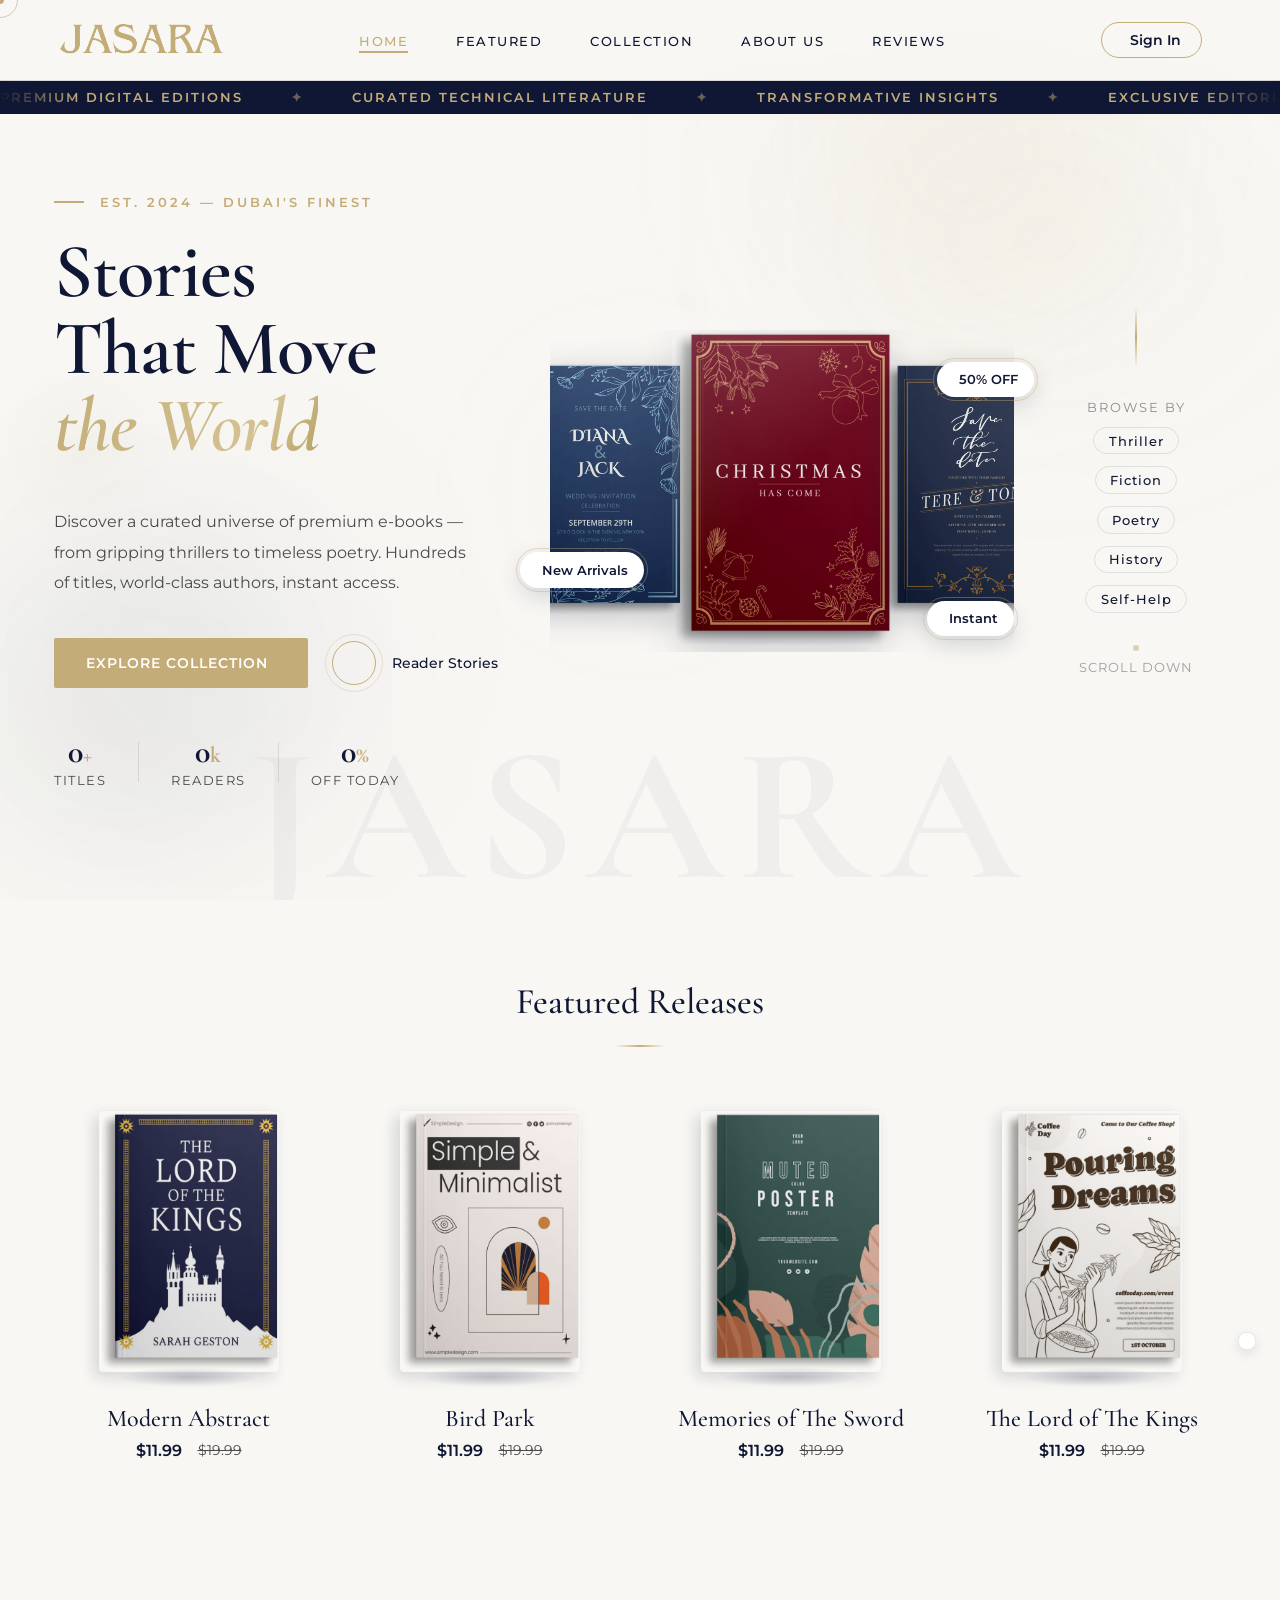
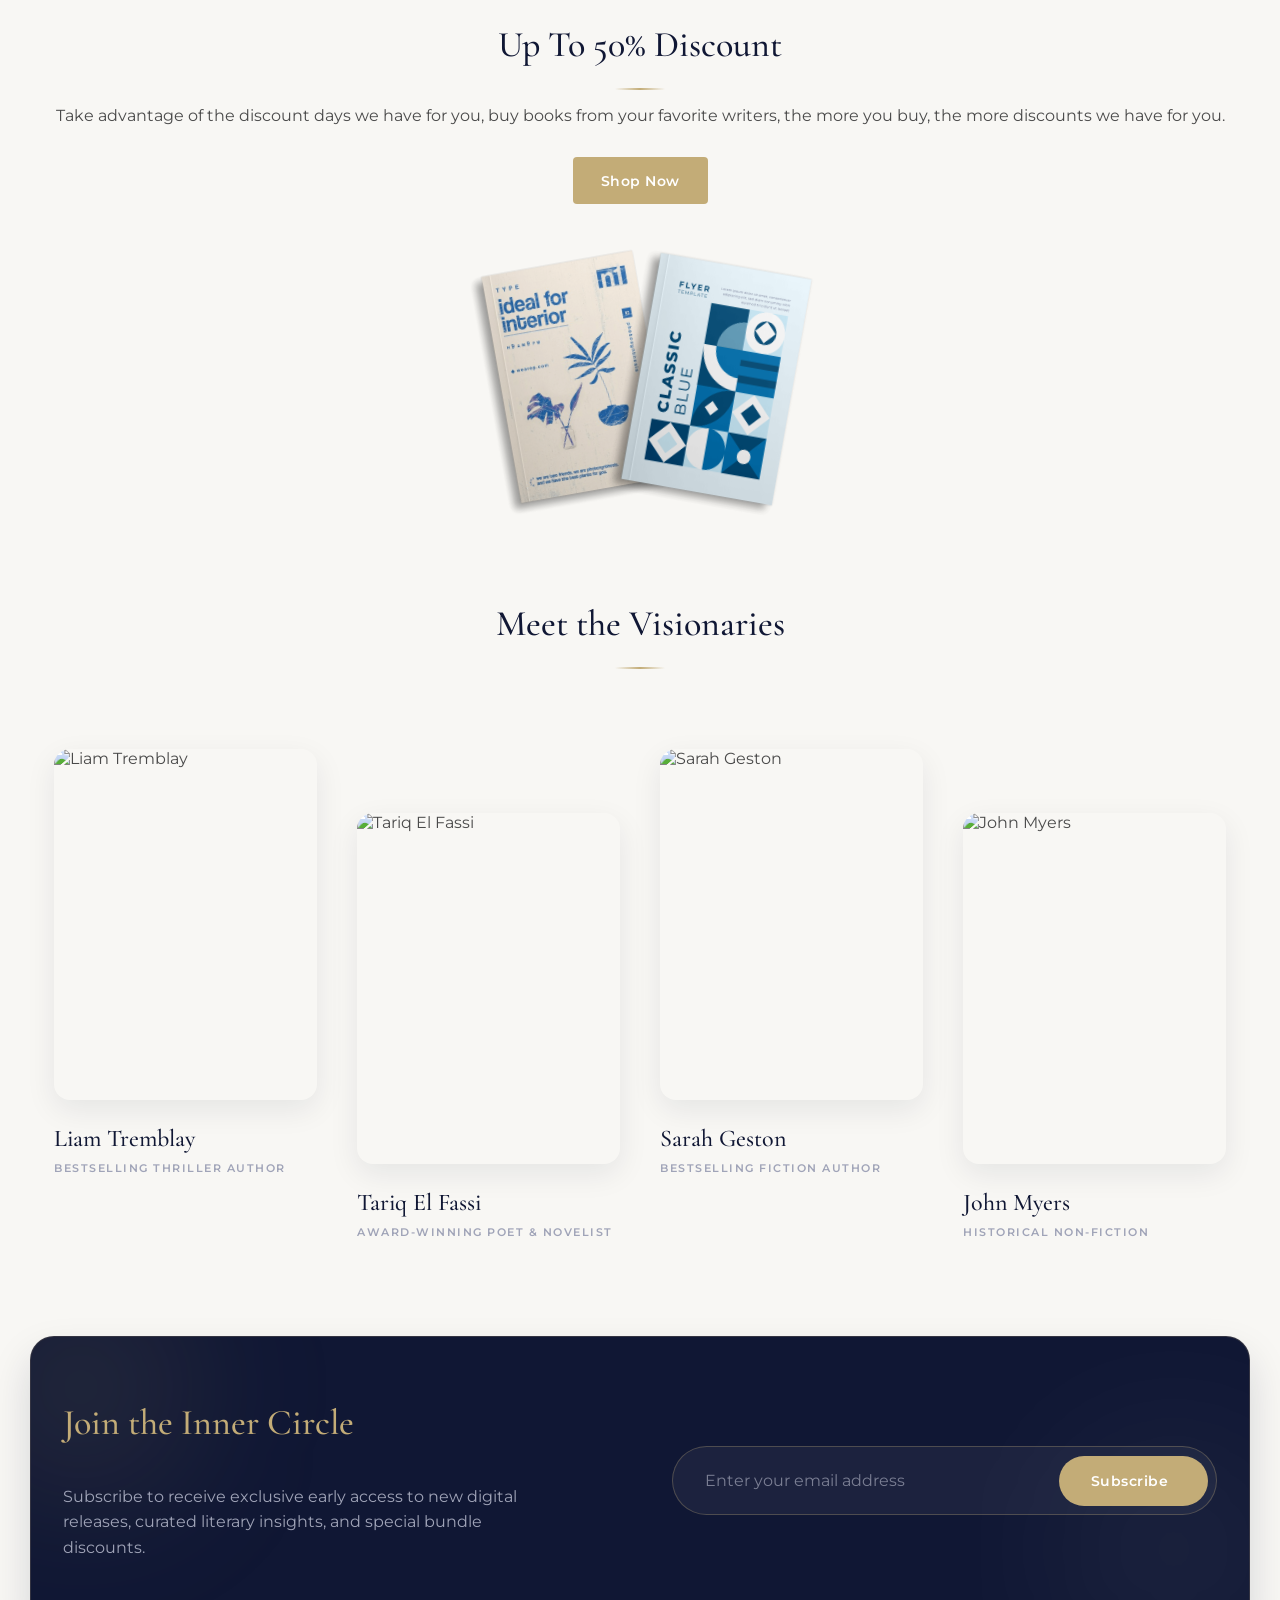
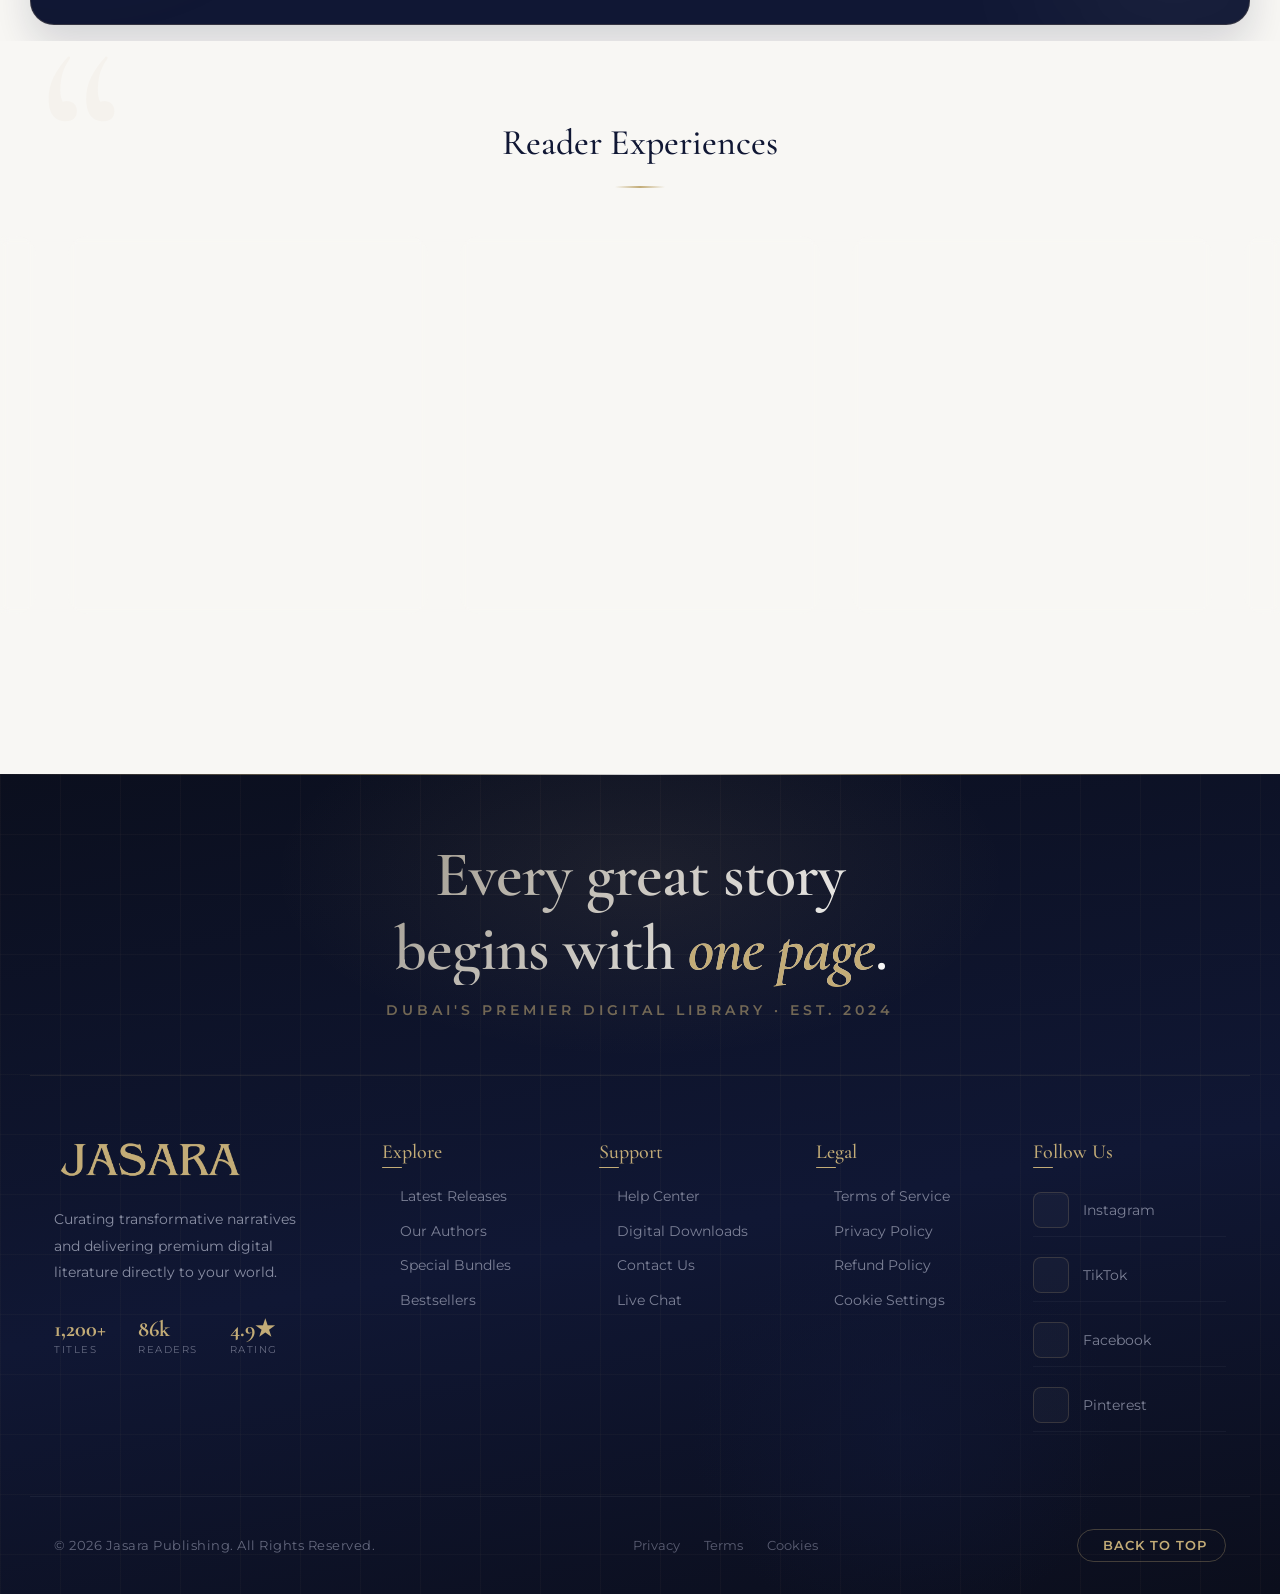
==== commit d5e5b823: "JASARA & CO" ====
--- a/Frontend/index.html
+++ b/Frontend/index.html
@@ -40,7 +40,7 @@
 <header class="header" id="header">
       <nav class="nav container">
          <a href="#" class="nav__logo">
-            <img src="/Frontend/assets/img/jasara-word-logo-trasparent.png" alt="Jasara Logo" class="nav__logo-img">
+            <img src="../Frontend/assets/img/jasara-word-logo-trasparent.png" alt="Jasara Logo" class="nav__logo-img">
          </a>
 
          <div class="nav__menu" id="nav-menu">
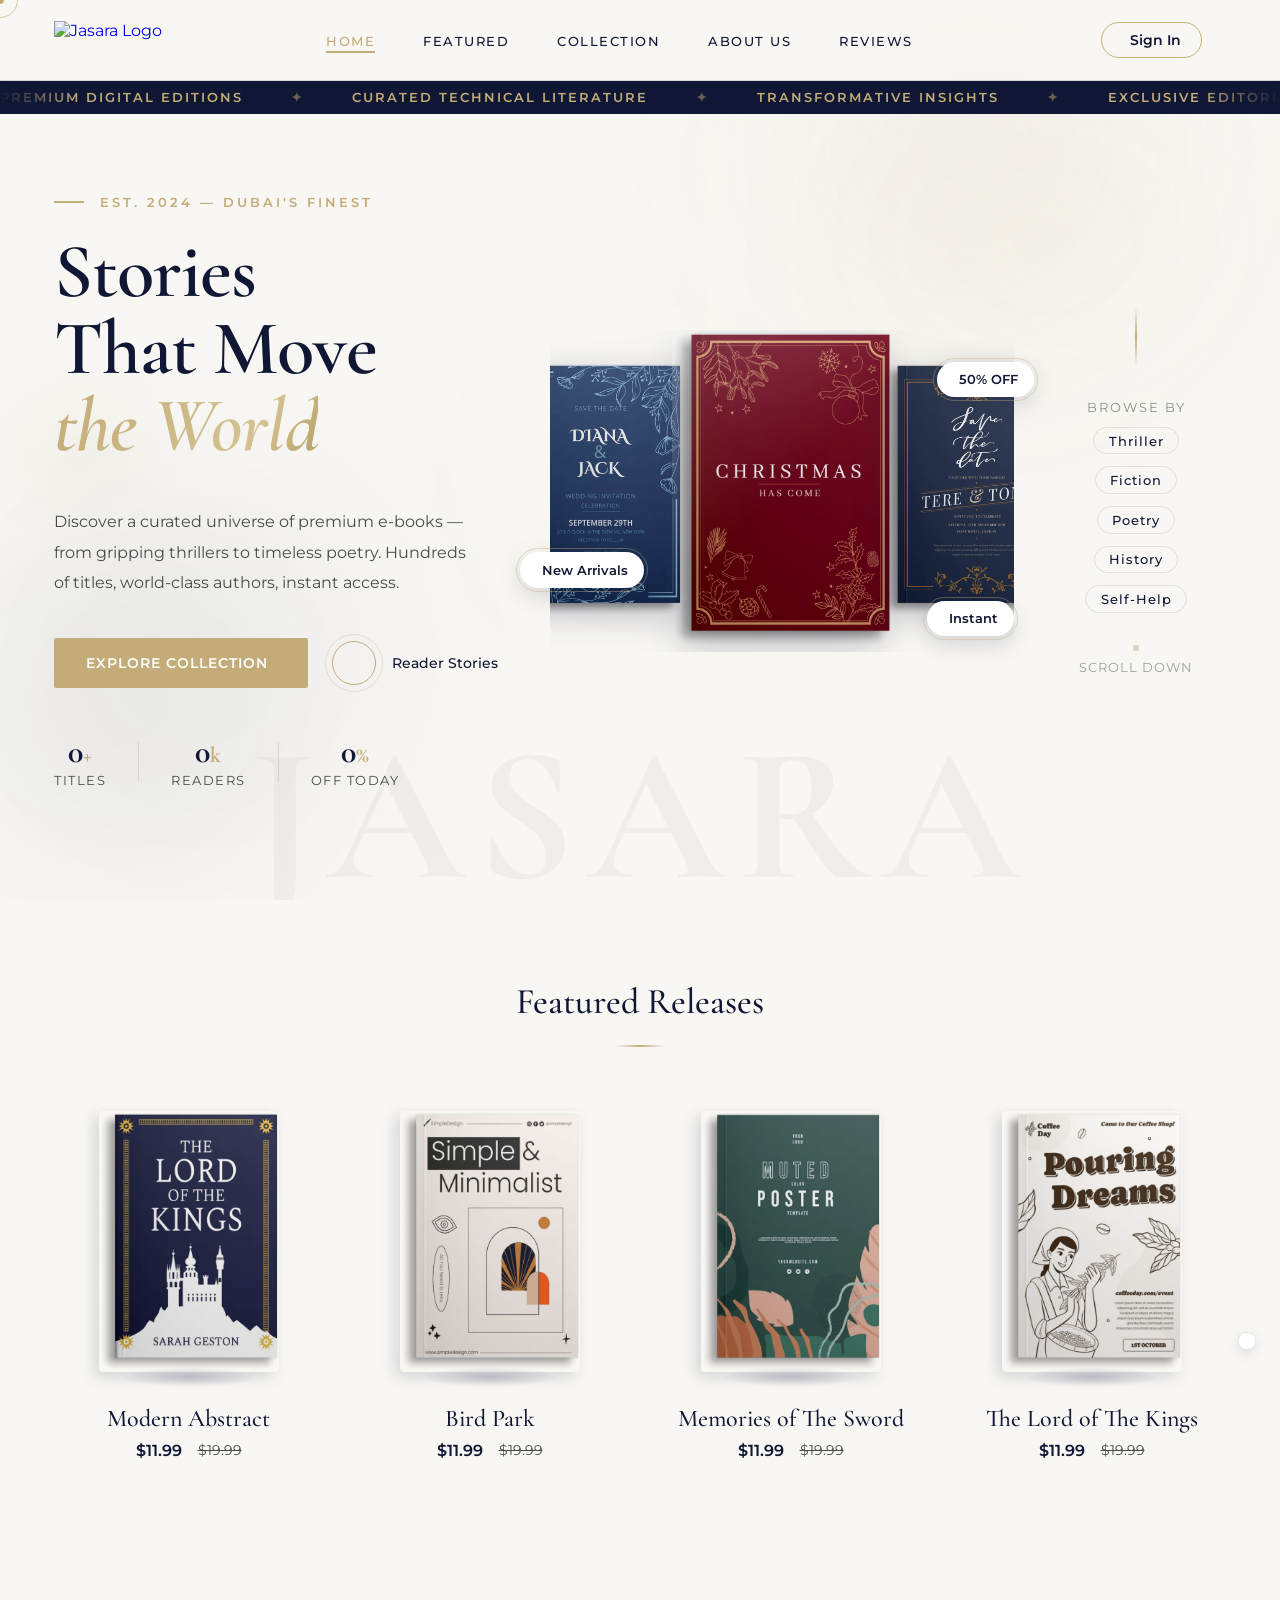
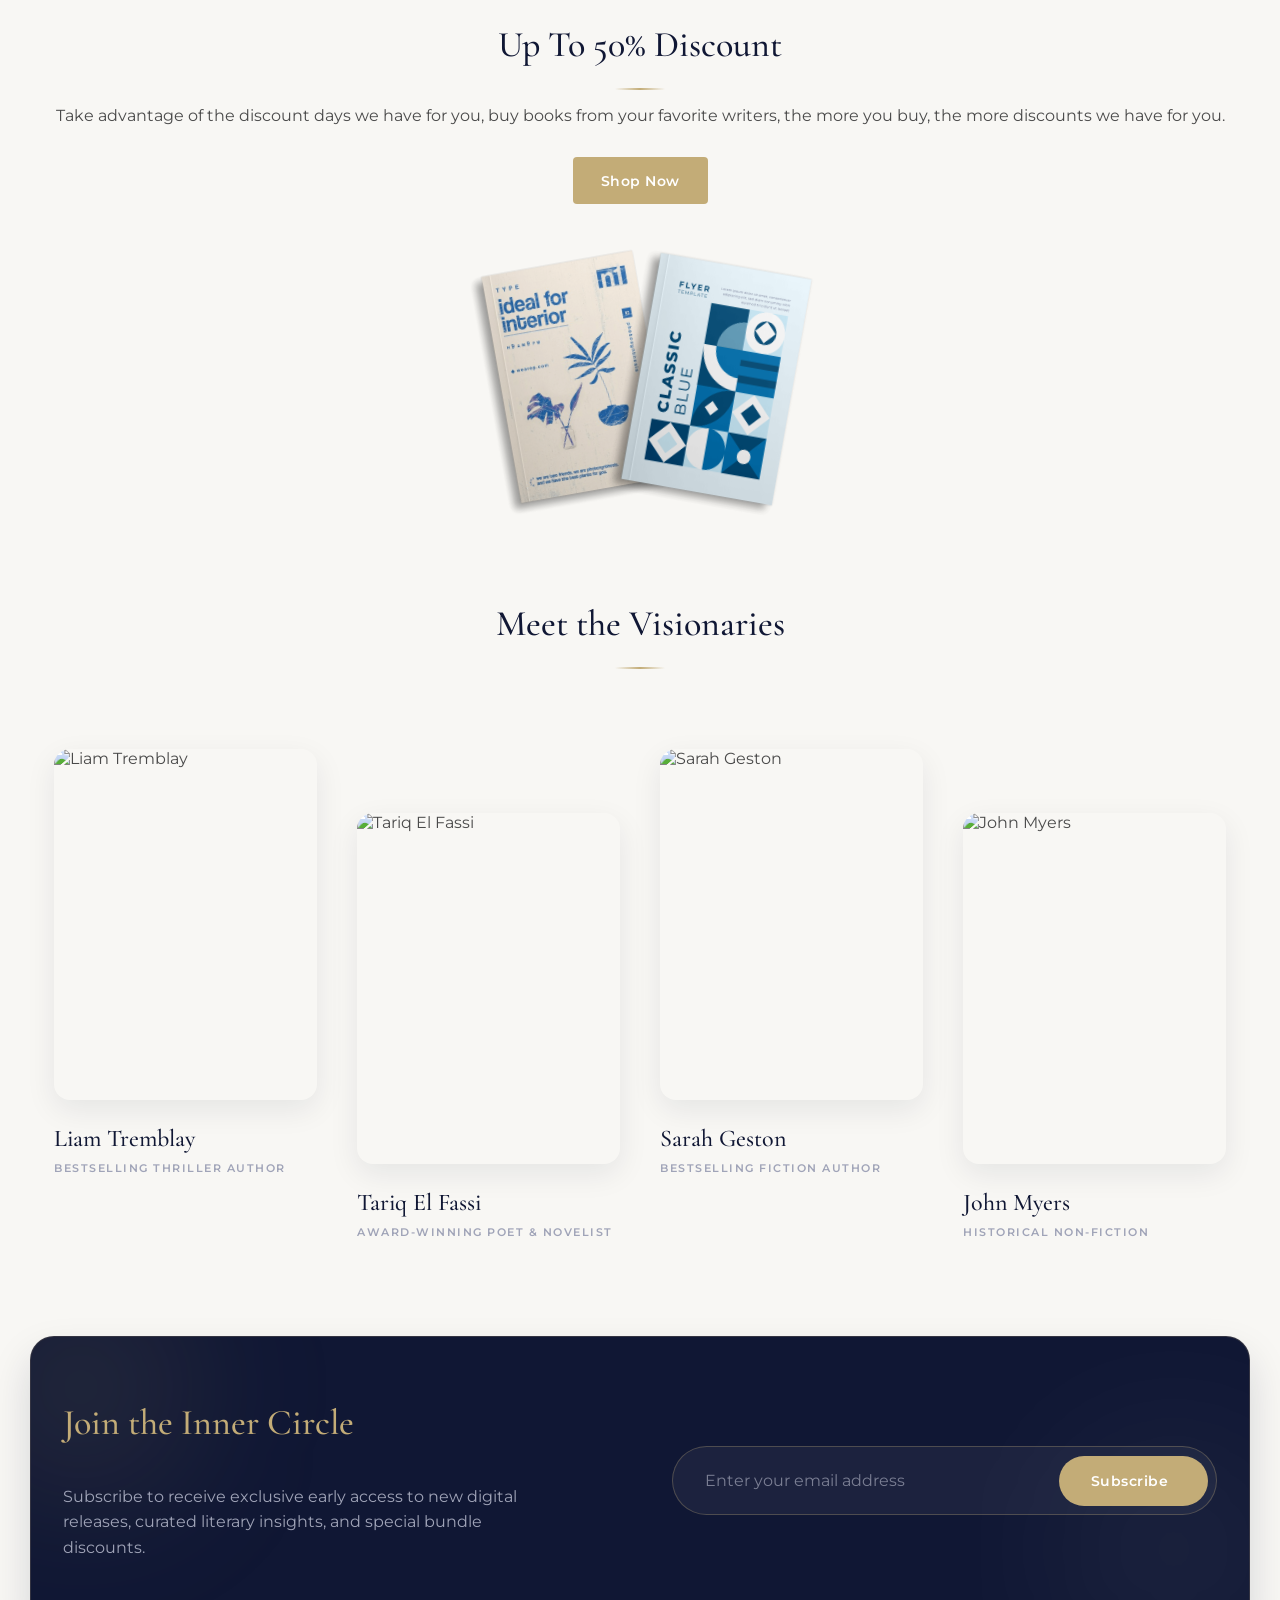
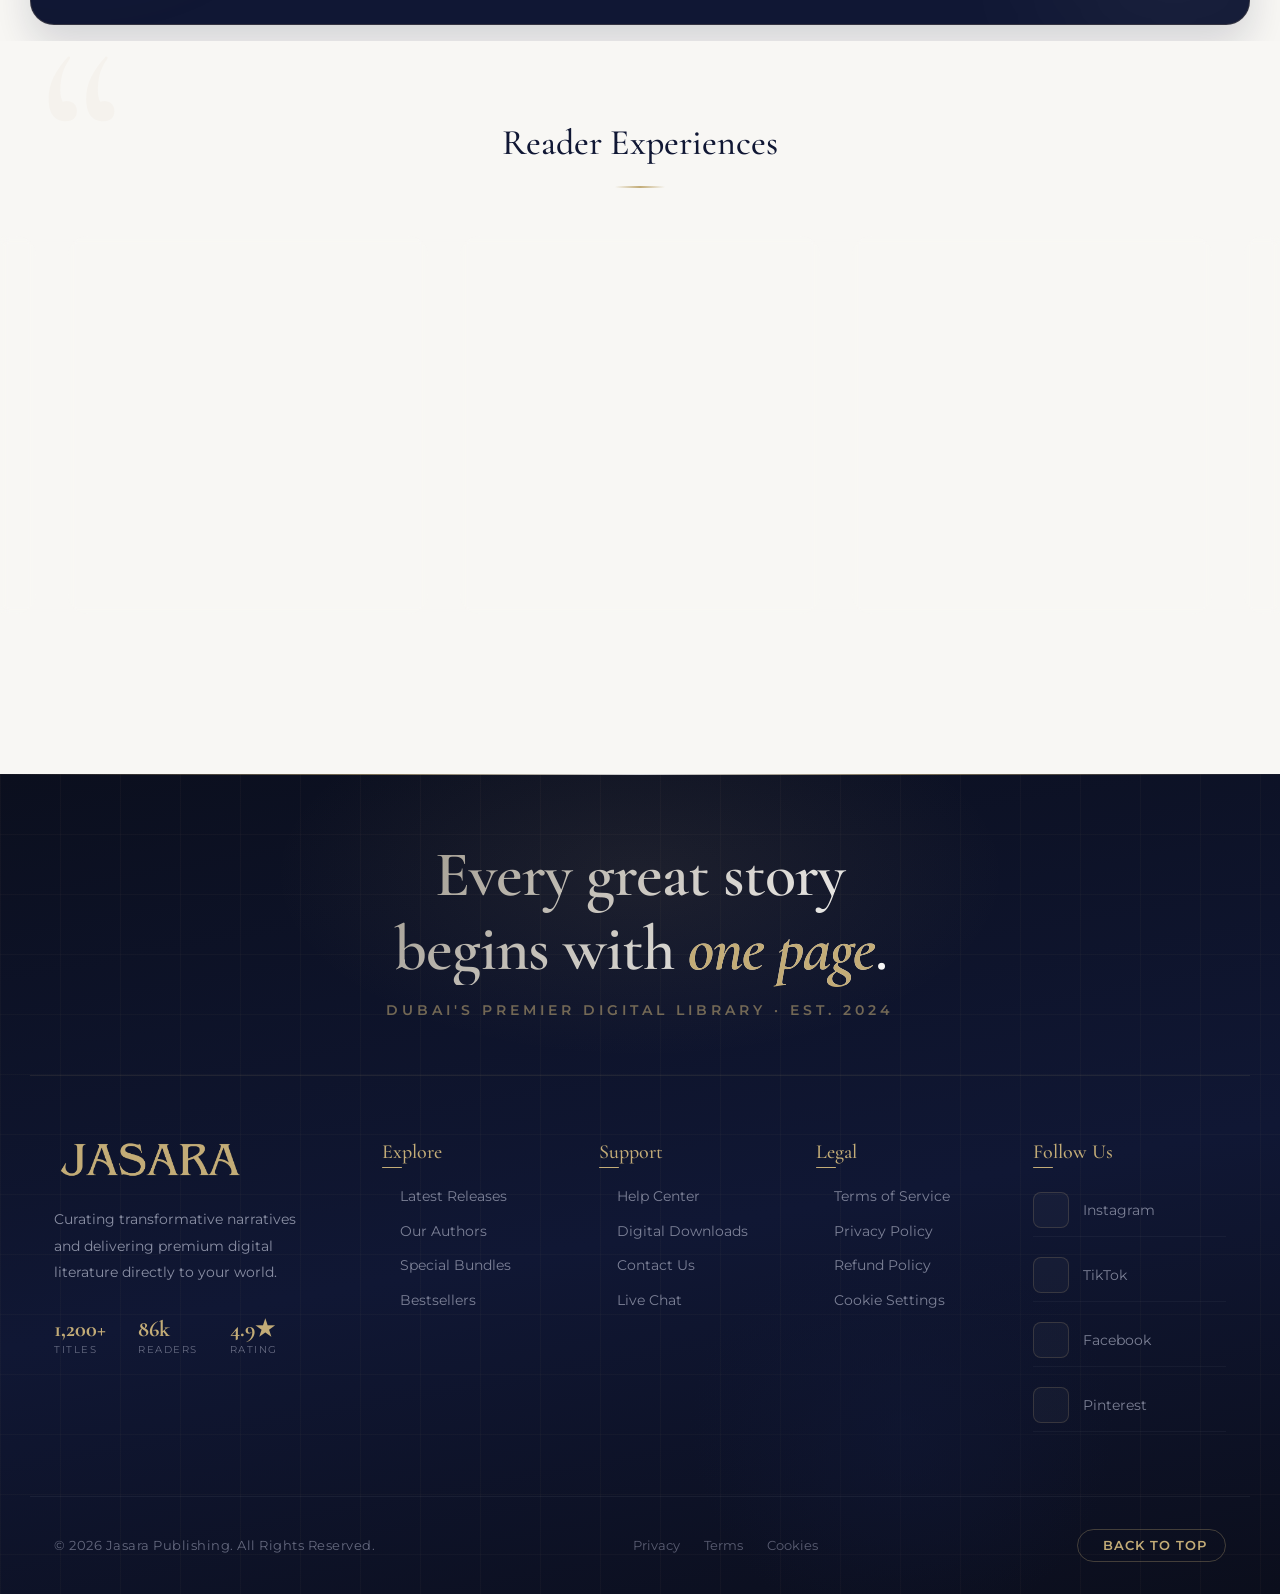
==== commit 89280f44: "JASARA & CO" ====
--- a/Frontend/index.html
+++ b/Frontend/index.html
@@ -31,7 +31,7 @@
    <!-- ========== PAGE LOADER ========== -->
    <div class="page-loader" id="page-loader">
       <div class="loader__inner">
-         <img src="/Frontend/assets/img/jasara-word-logo-trasparent.png" alt="Jasara Logo" class="loader__logo-img">
+         <img src="../assets/img/jasara-word-logo-trasparent.png" alt="Jasara Logo" class="loader__logo-img">
          <div class="loader__bar"><div class="loader__fill"></div></div>
       </div>
    </div>
@@ -40,7 +40,7 @@
 <header class="header" id="header">
       <nav class="nav container">
          <a href="#" class="nav__logo">
-            <img src="../Frontend/assets/img/jasara-word-logo-trasparent.png" alt="Jasara Logo" class="nav__logo-img">
+            <img src="../assets/img/jasara-word-logo-trasparent.png" alt="Jasara Logo" class="nav__logo-img">
          </a>
 
          <div class="nav__menu" id="nav-menu">
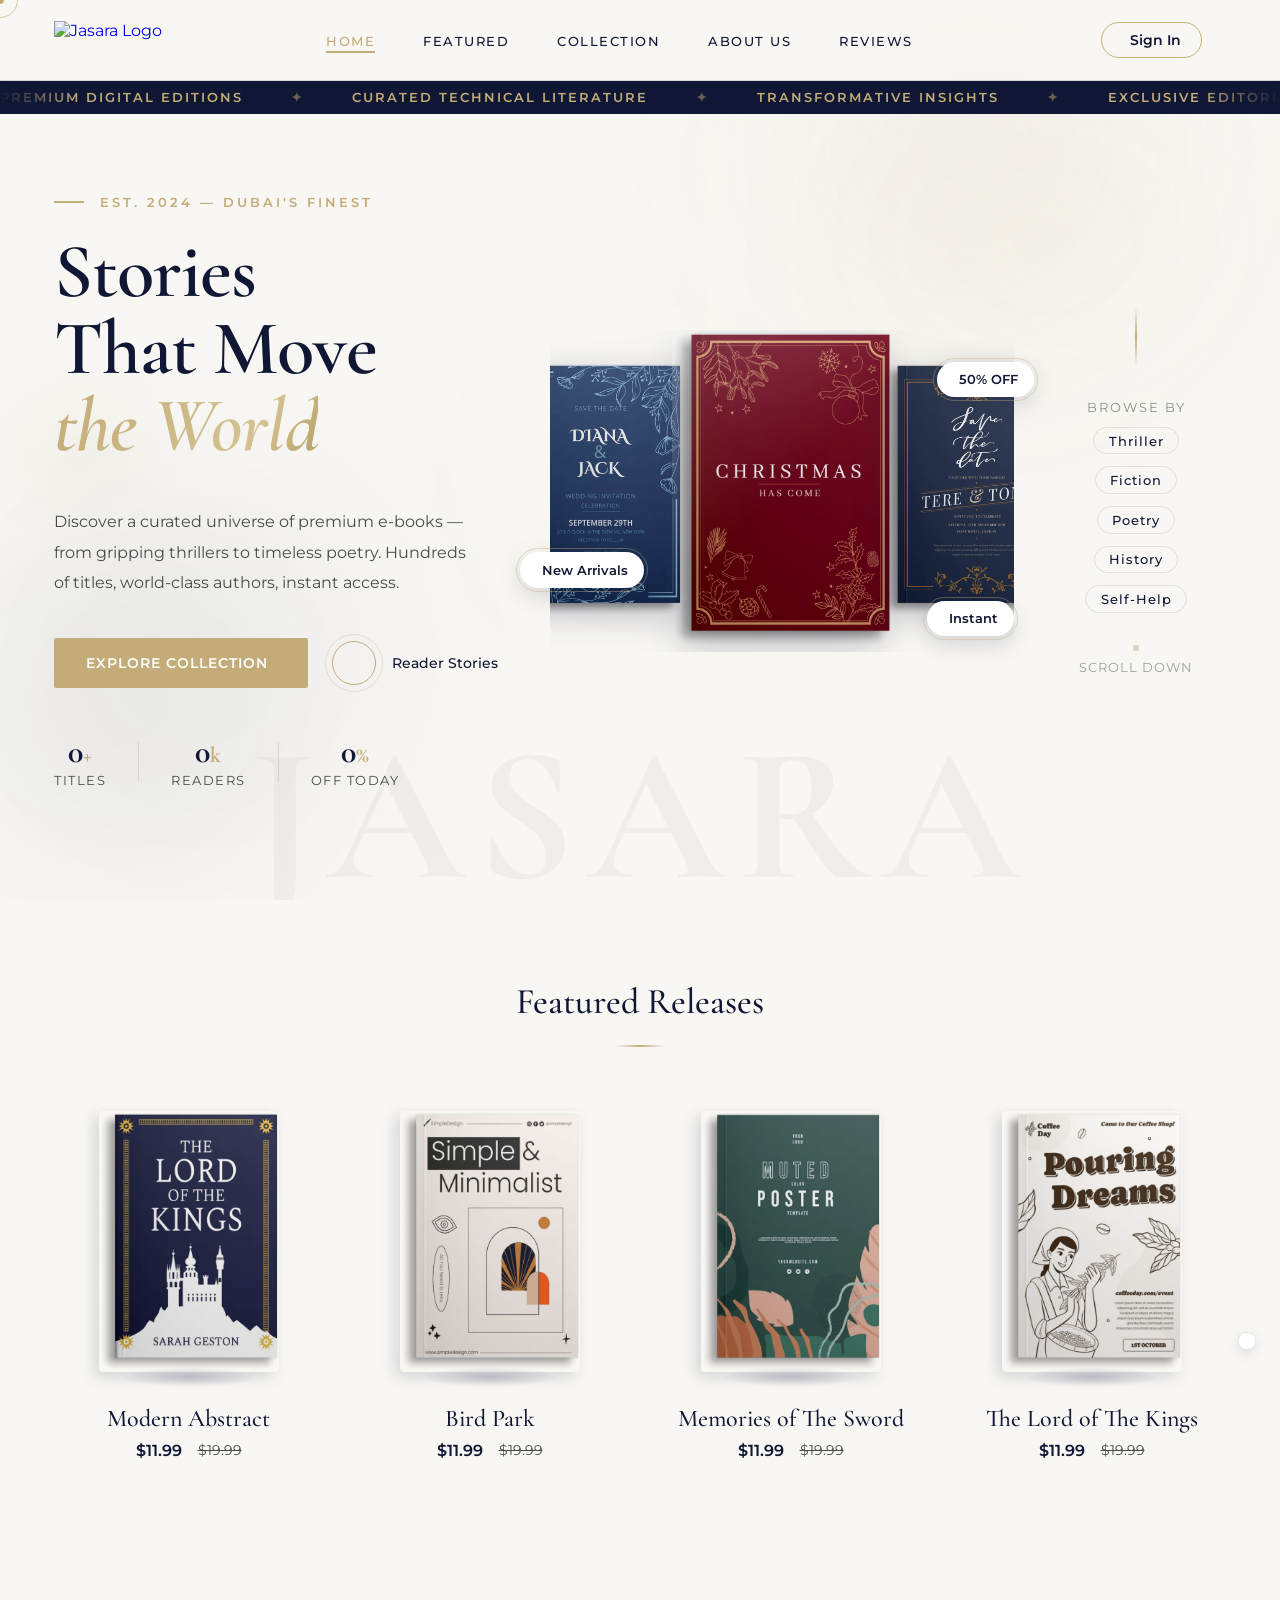
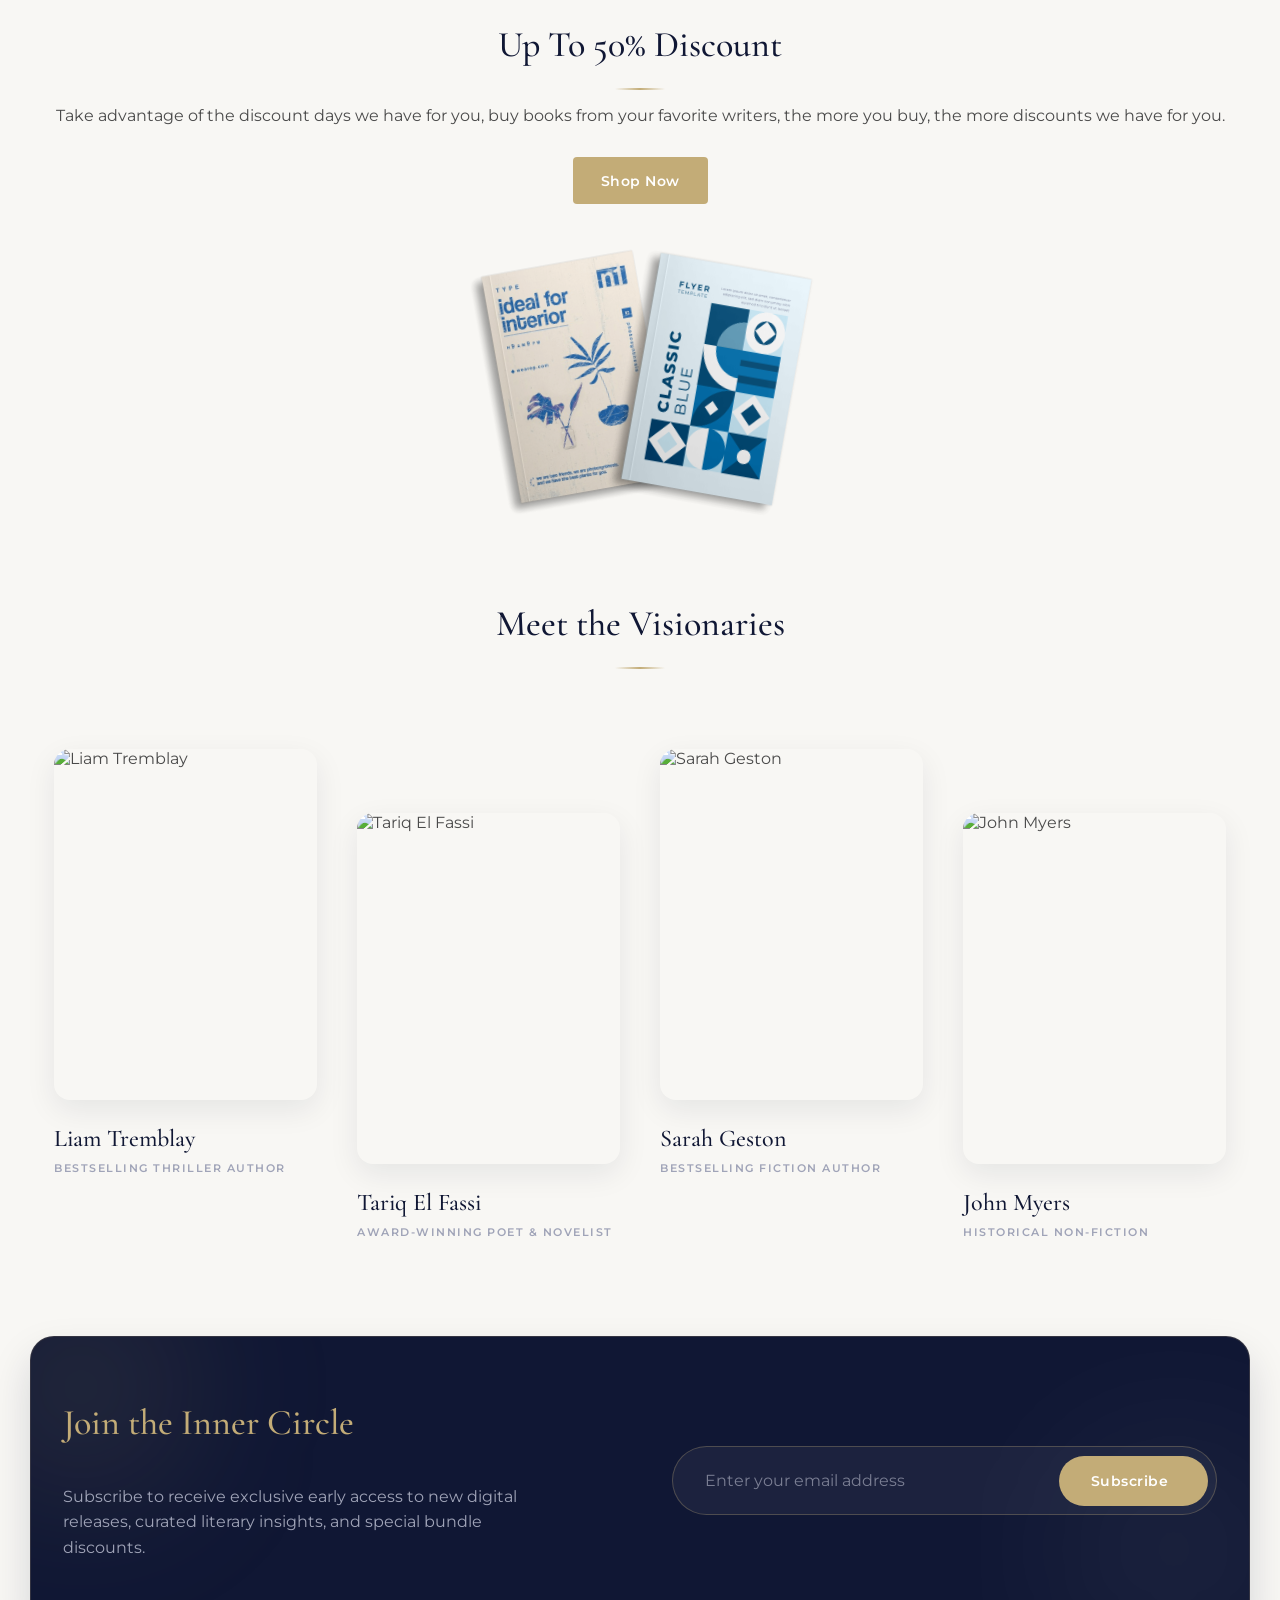
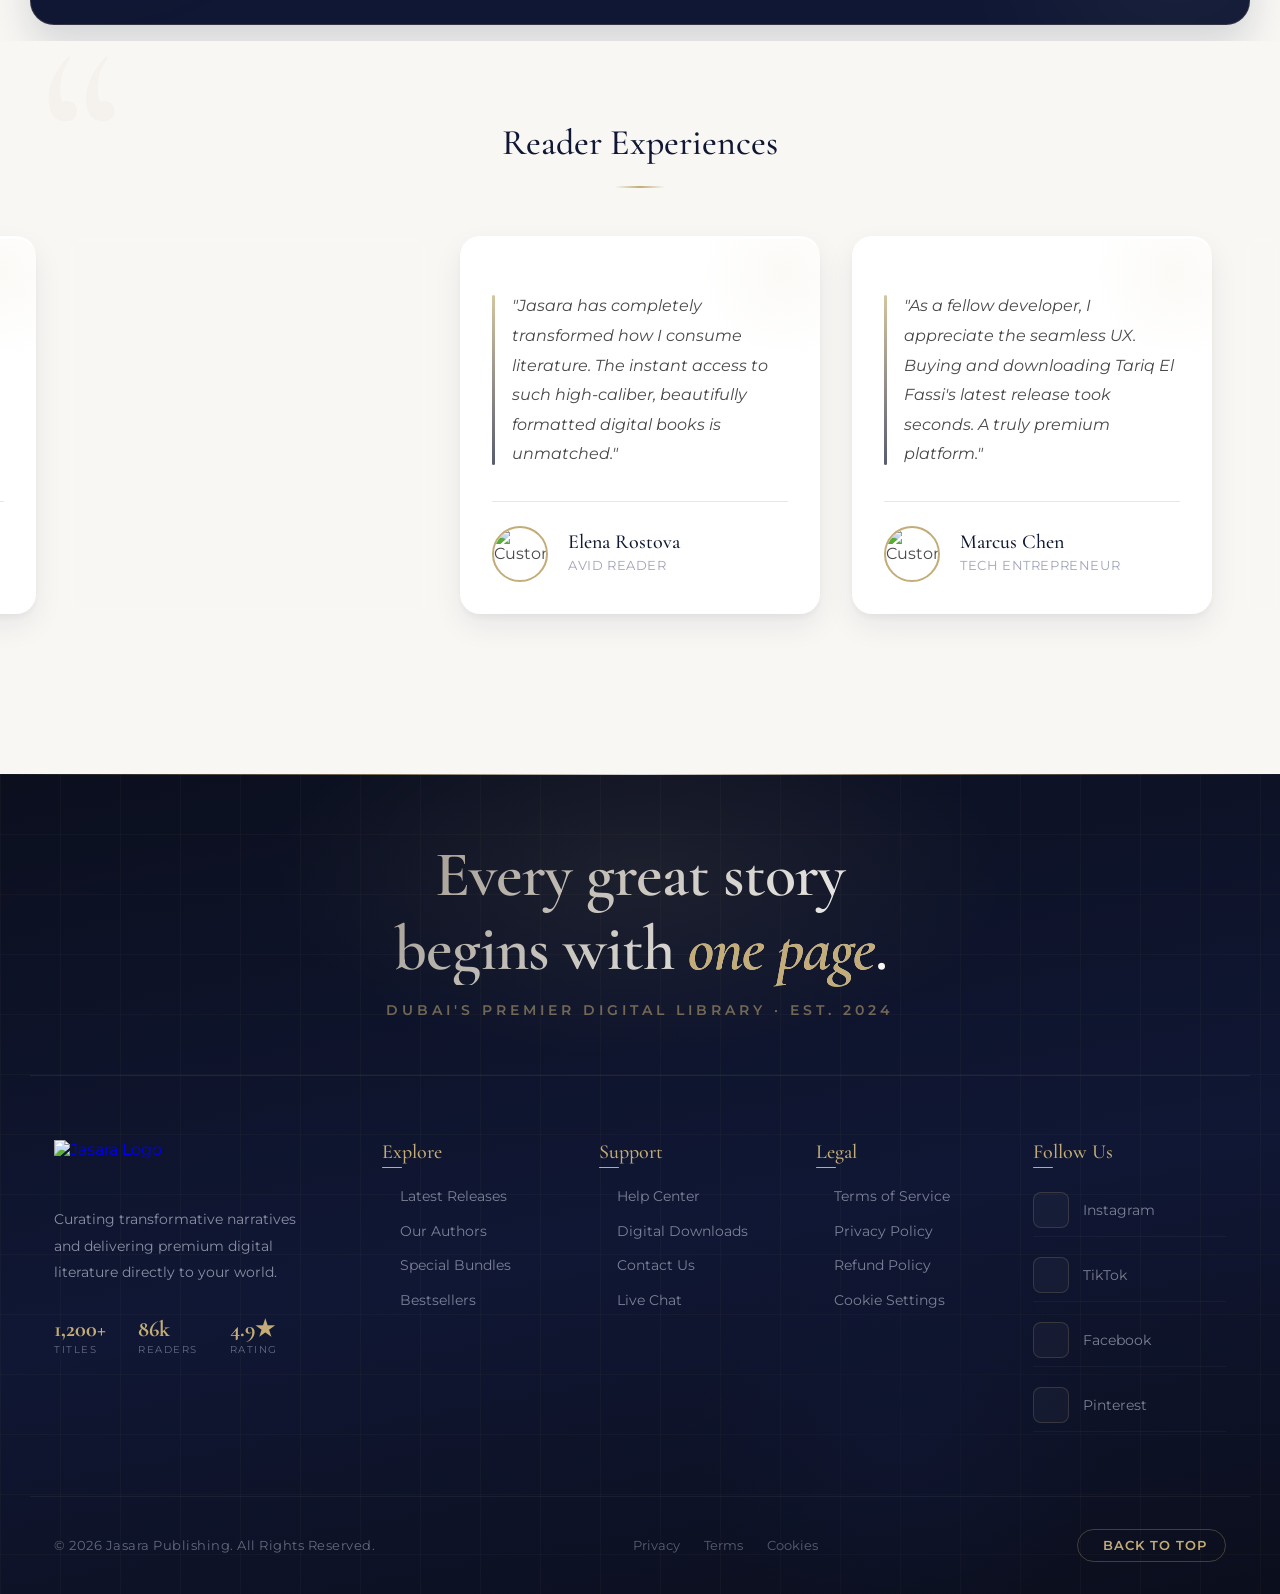
==== commit a90824b9: "JASARA & CO" ====
--- a/Frontend/index.html
+++ b/Frontend/index.html
@@ -48,9 +48,9 @@
                <li class="nav__item"><a href="#home" class="nav__link active-link">Home</a></li>
                <li class="nav__item"><a href="#featured" class="nav__link">Featured</a></li>
                
-               <li class="nav__item"><a href="../Frontend/assets/pages/collection.html" class="nav__link">Collection</a></li>
+               <li class="nav__item"><a href="../assets/pages/collection.html" class="nav__link">Collection</a></li>
                
-               <li class="nav__item"><a href="../Frontend/assets/pages/about.html" class="nav__link">About Us</a></li>
+               <li class="nav__item"><a href="../assets/pages/about.html" class="nav__link">About Us</a></li>
                <li class="nav__item"><a href="#testimonial" class="nav__link">Reviews</a></li>
             </ul>
             
@@ -61,7 +61,7 @@
 
       <div class="nav__actions">
          <i class="ri-search-line nav__search" id="search-button"></i>
-         <a href="assets/pages/auth.html" class="nav__login-btn" id="login-button">
+         <a href="../assets/pages/auth.html" class="nav__login-btn" id="login-button">
             <i class="ri-user-line"></i>
             <span class="nav__login-text">Sign In</span>
          </a>
@@ -499,7 +499,7 @@
          <!-- Brand column -->
          <div class="footer__brand">
             <a href="#" class="footer__logo">
-               <img src="/Frontend/assets/img/jasara-word-logo-trasparent.png" alt="Jasara Logo" style="height: 42px;">
+               <img src="../assets/img/jasara-word-logo-trasparent.png" alt="Jasara Logo" style="height: 42px;">
             </a>
             <p class="footer__description">
                Curating transformative narratives and delivering premium digital literature directly to your world.
@@ -547,10 +547,10 @@
             <div>
                <h3 class="footer__title">Legal</h3>
                <ul class="footer__links">
-                  <li><a href="../Frontend/assets/pages/legal.html" class="footer__link">Terms of Service</a></li>
-                  <li><a href="../Frontend/assets/pages/legal.html" class="footer__link">Privacy Policy</a></li>
-                  <li><a href="../Frontend/assets/pages/legal.html" class="footer__link">Refund Policy</a></li>
-                  <li><a href="../Frontend/assets/pages/legal.html" class="footer__link">Cookie Settings</a></li>
+                  <li><a href="../assets/pages/legal.html" class="footer__link">Terms of Service</a></li>
+                  <li><a href="../assets/pages/legal.html" class="footer__link">Privacy Policy</a></li>
+                  <li><a href="../assets/pages/legal.html" class="footer__link">Refund Policy</a></li>
+                  <li><a href="../assets/pages/legal.html" class="footer__link">Cookie Settings</a></li>
                </ul>
             </div>
 
@@ -582,9 +582,9 @@
       <div class="footer__bottom">
          <span class="footer__copy">&#169; 2026 Jasara Publishing. All Rights Reserved.</span>
          <div class="footer__bottom-links">
-            <a href="../Frontend/assets/pages/legal.html" class="footer__bottom-link">Privacy</a>
-            <a href="../Frontend/assets/pages/legal.html" class="footer__bottom-link">Terms</a>
-            <a href="../Frontend/assets/pages/legal.html" class="footer__bottom-link">Cookies</a>
+            <a href="../assets/pages/legal.html" class="footer__bottom-link">Privacy</a>
+            <a href="../assets/pages/legal.html" class="footer__bottom-link">Terms</a>
+            <a href="../assets/pages/legal.html" class="footer__bottom-link">Cookies</a>
          </div>
          <a href="#home" class="footer__scroll-btn">
             <i class="ri-arrow-up-line"></i>
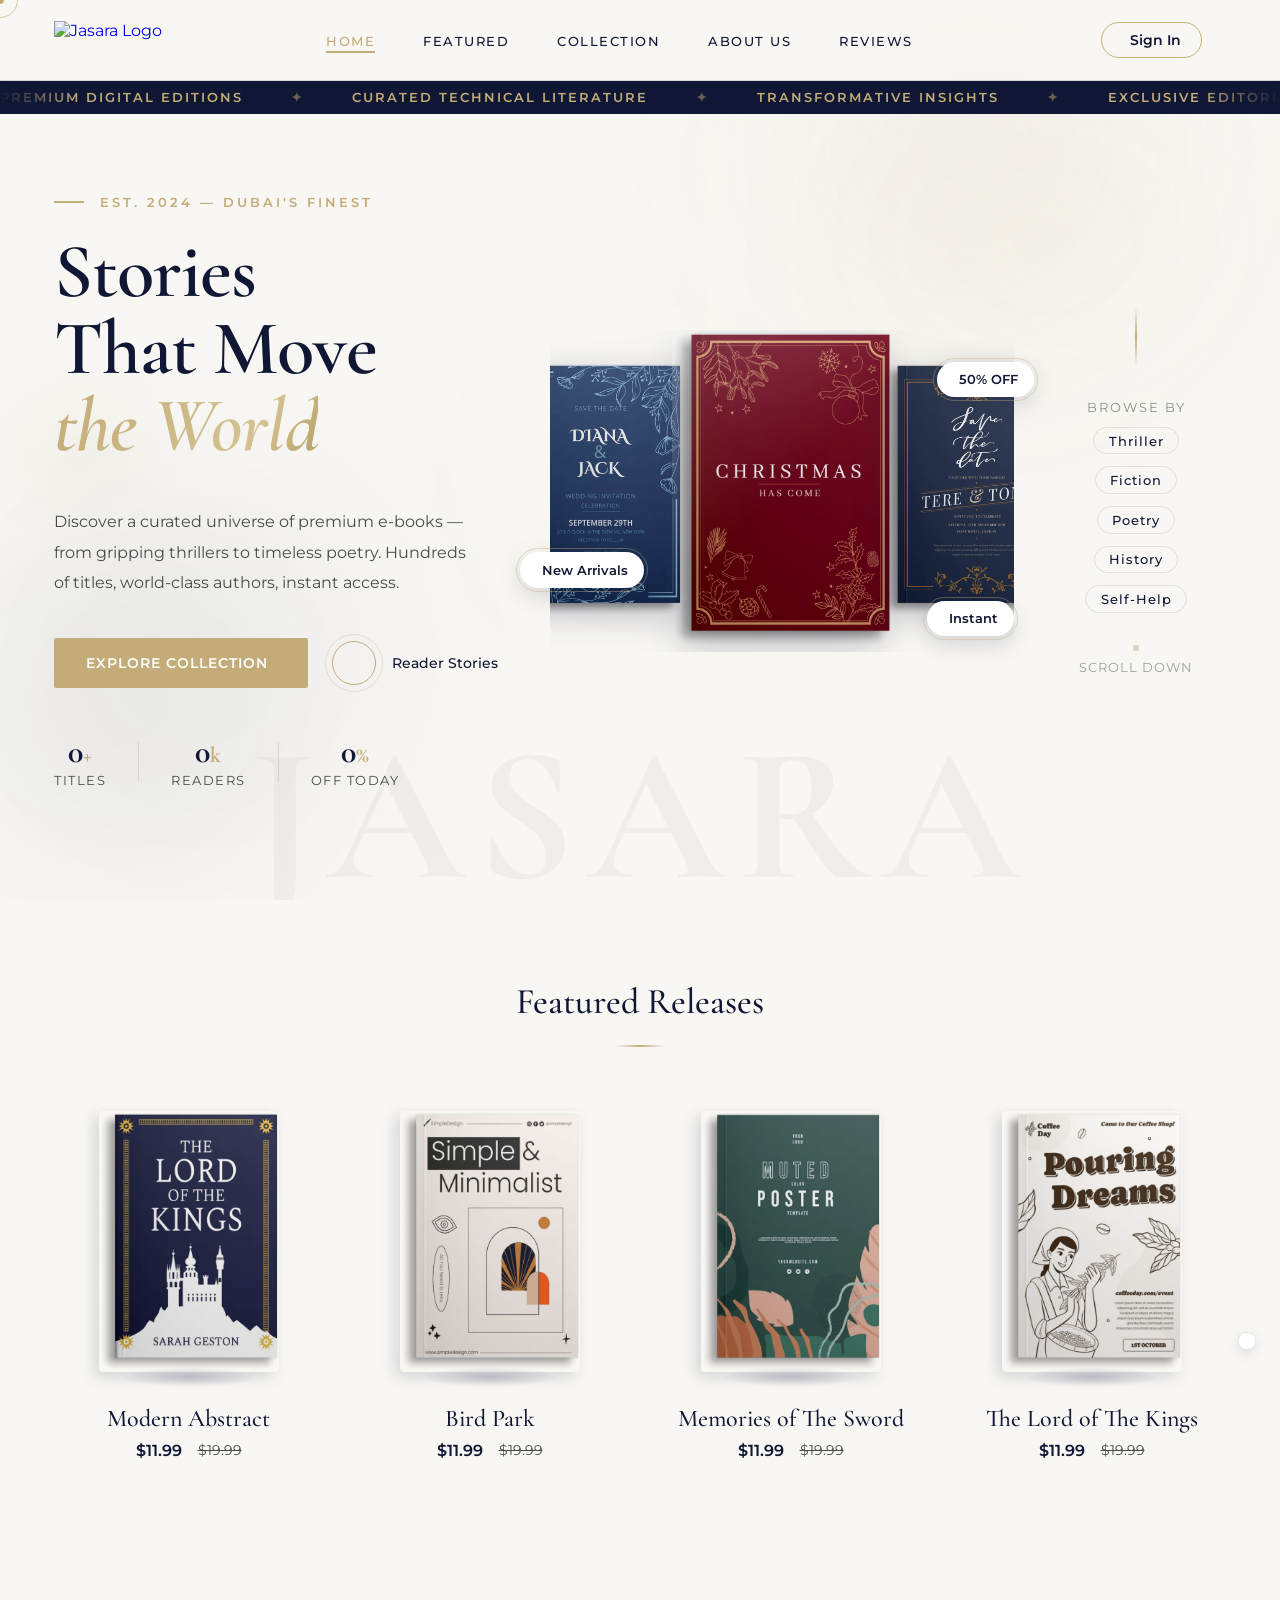
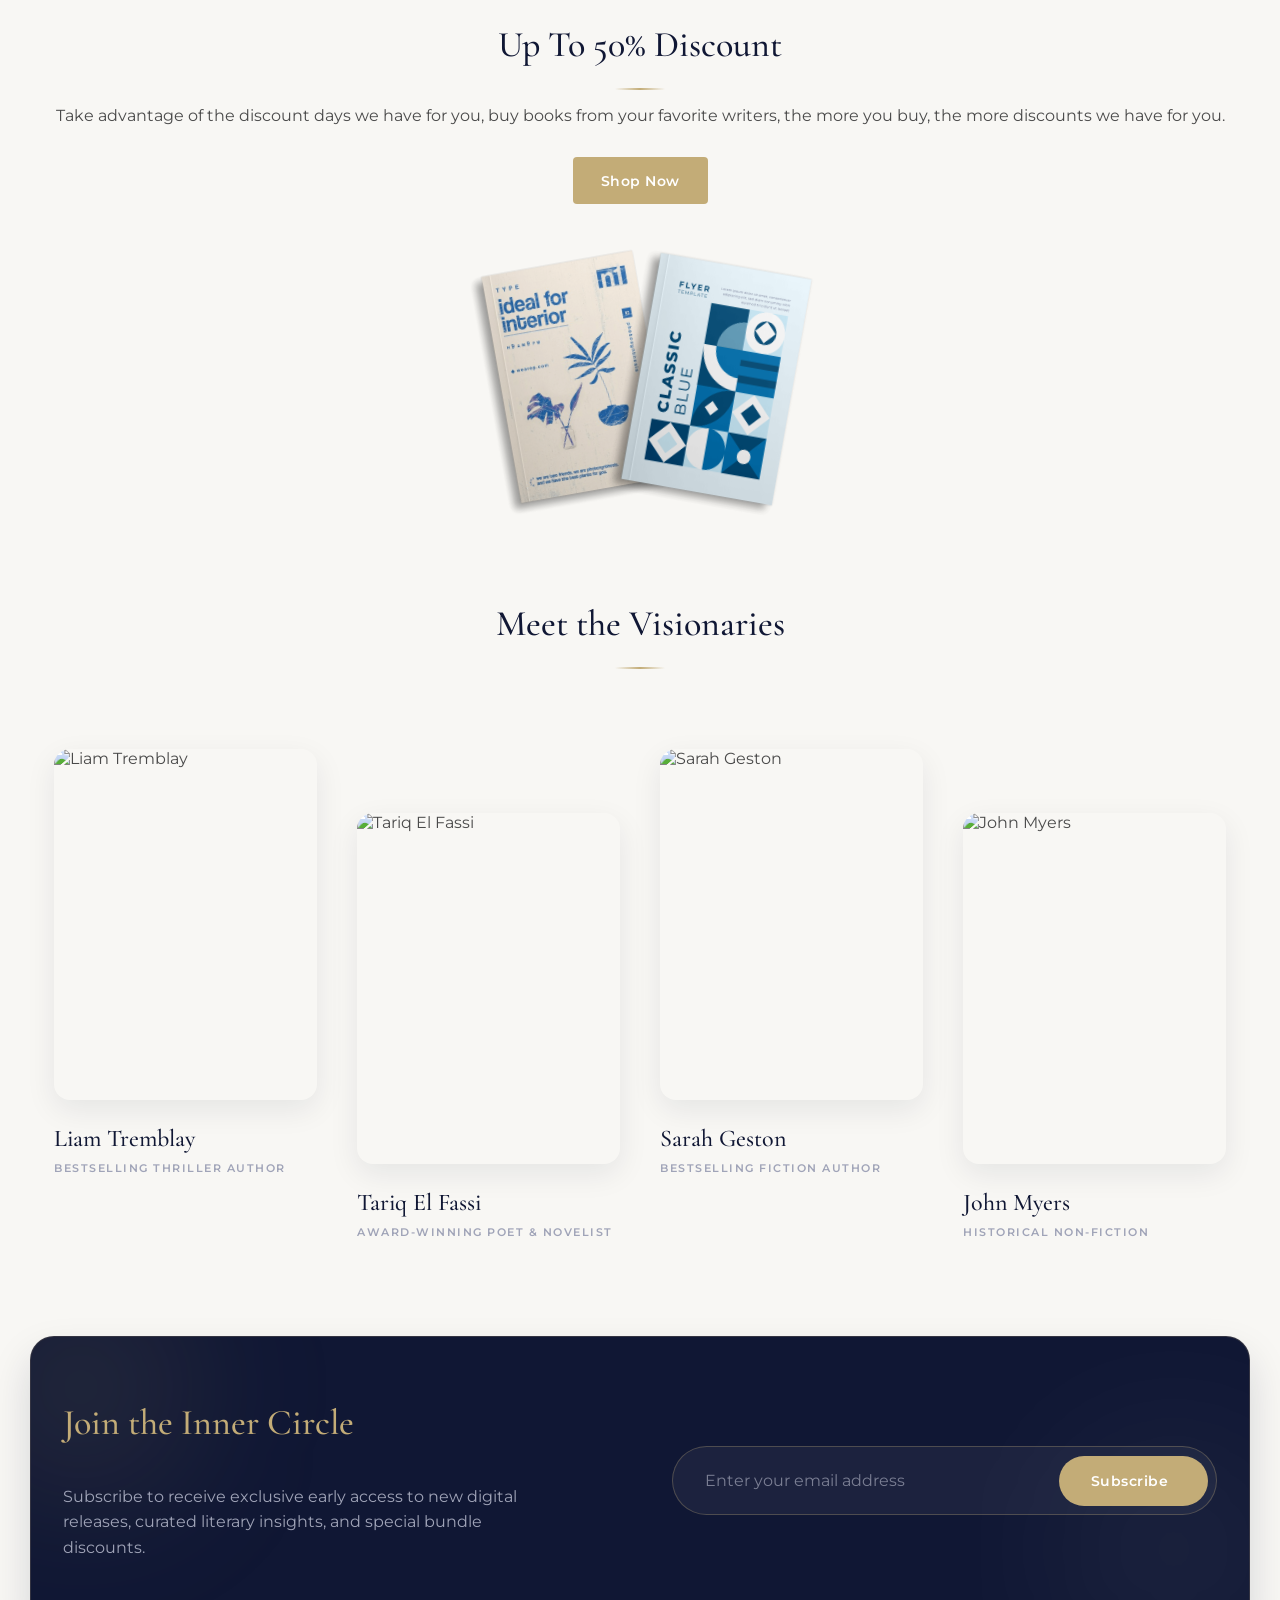
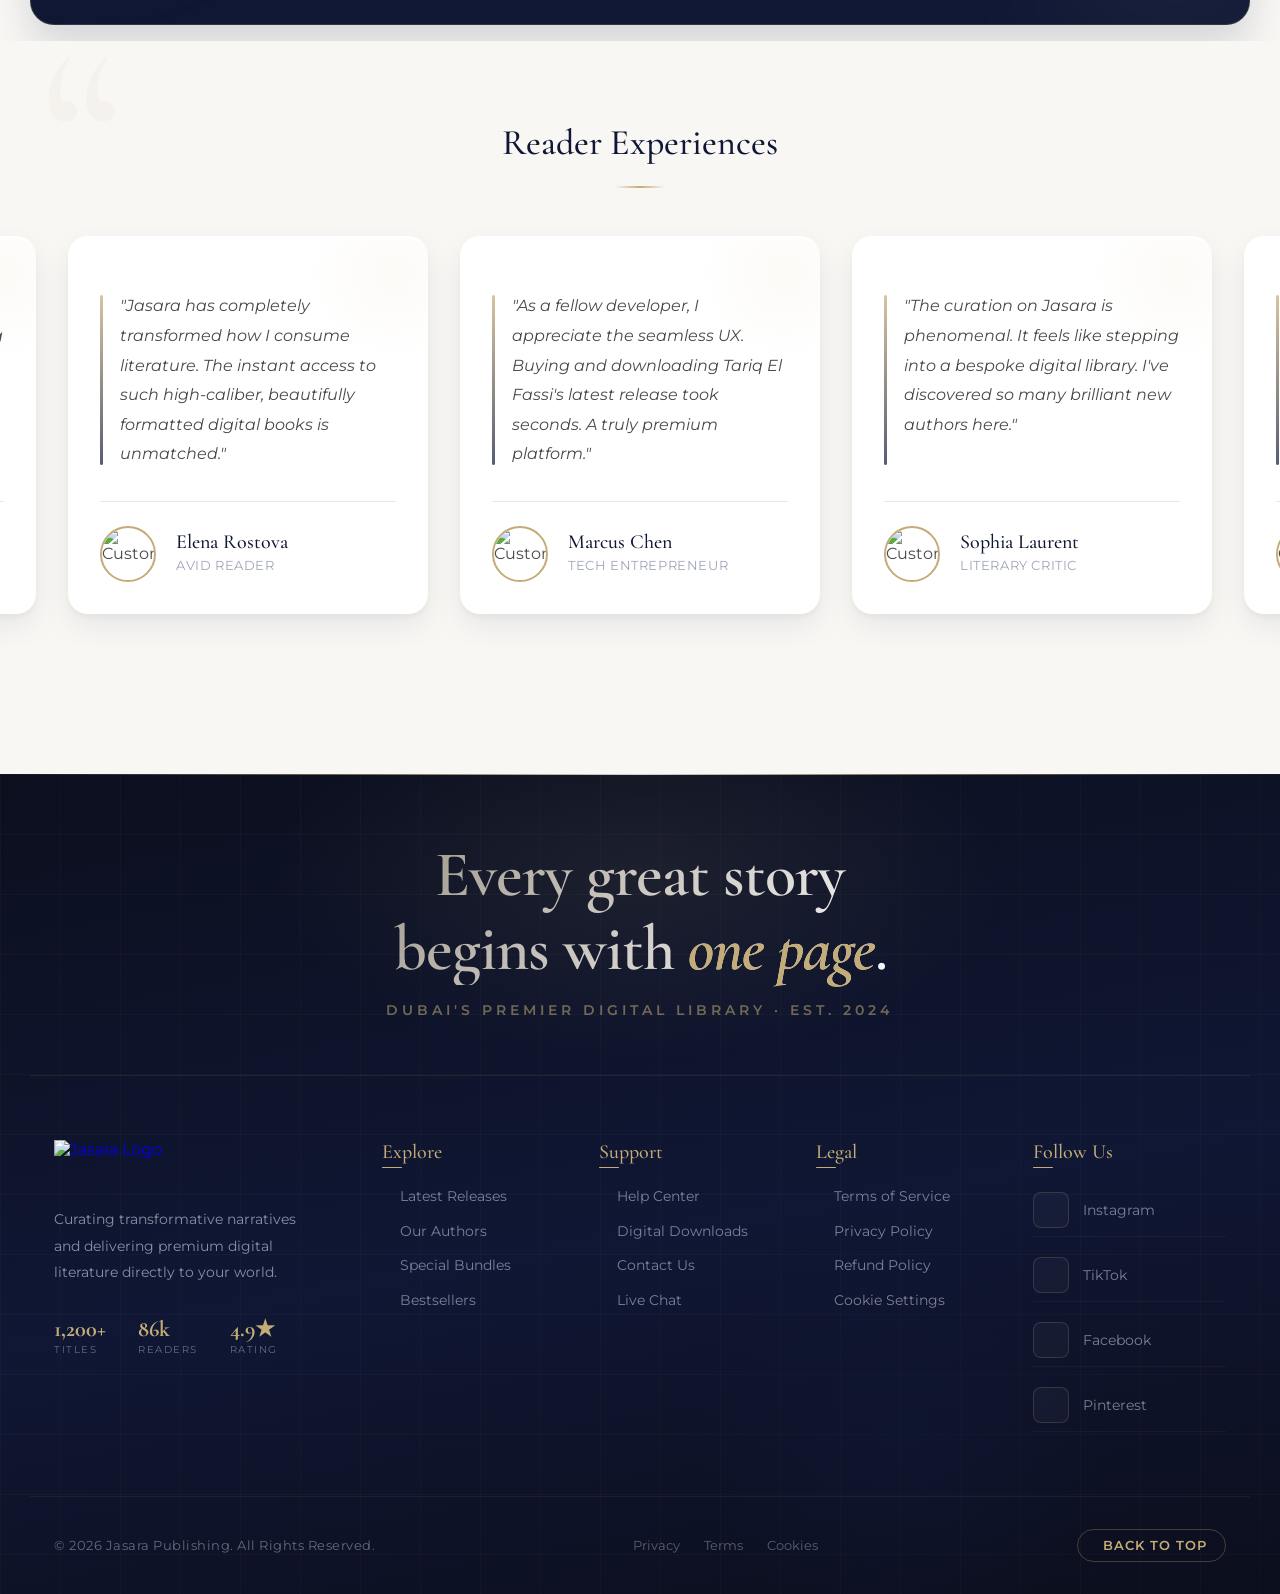
==== commit f093515f: "JASARA & CO" ====
--- a/Frontend/index.html
+++ b/Frontend/index.html
@@ -5,7 +5,7 @@
    <meta name="viewport" content="width=device-width, initial-scale=1.0">
 
    <!--=============== FAVICON ===============-->
-   <link rel="shortcut icon" href="../Frontend/assets/img/jasara word logo.png" type="image/x-icon">
+   <link rel="shortcut icon" href="../assets/img/jasara word logo.png" type="image/x-icon">
 
    <!--=============== REMIXICONS ===============-->
    <link rel="stylesheet" href="https://cdnjs.cloudflare.com/ajax/libs/remixicon/4.6.0/remixicon.css">
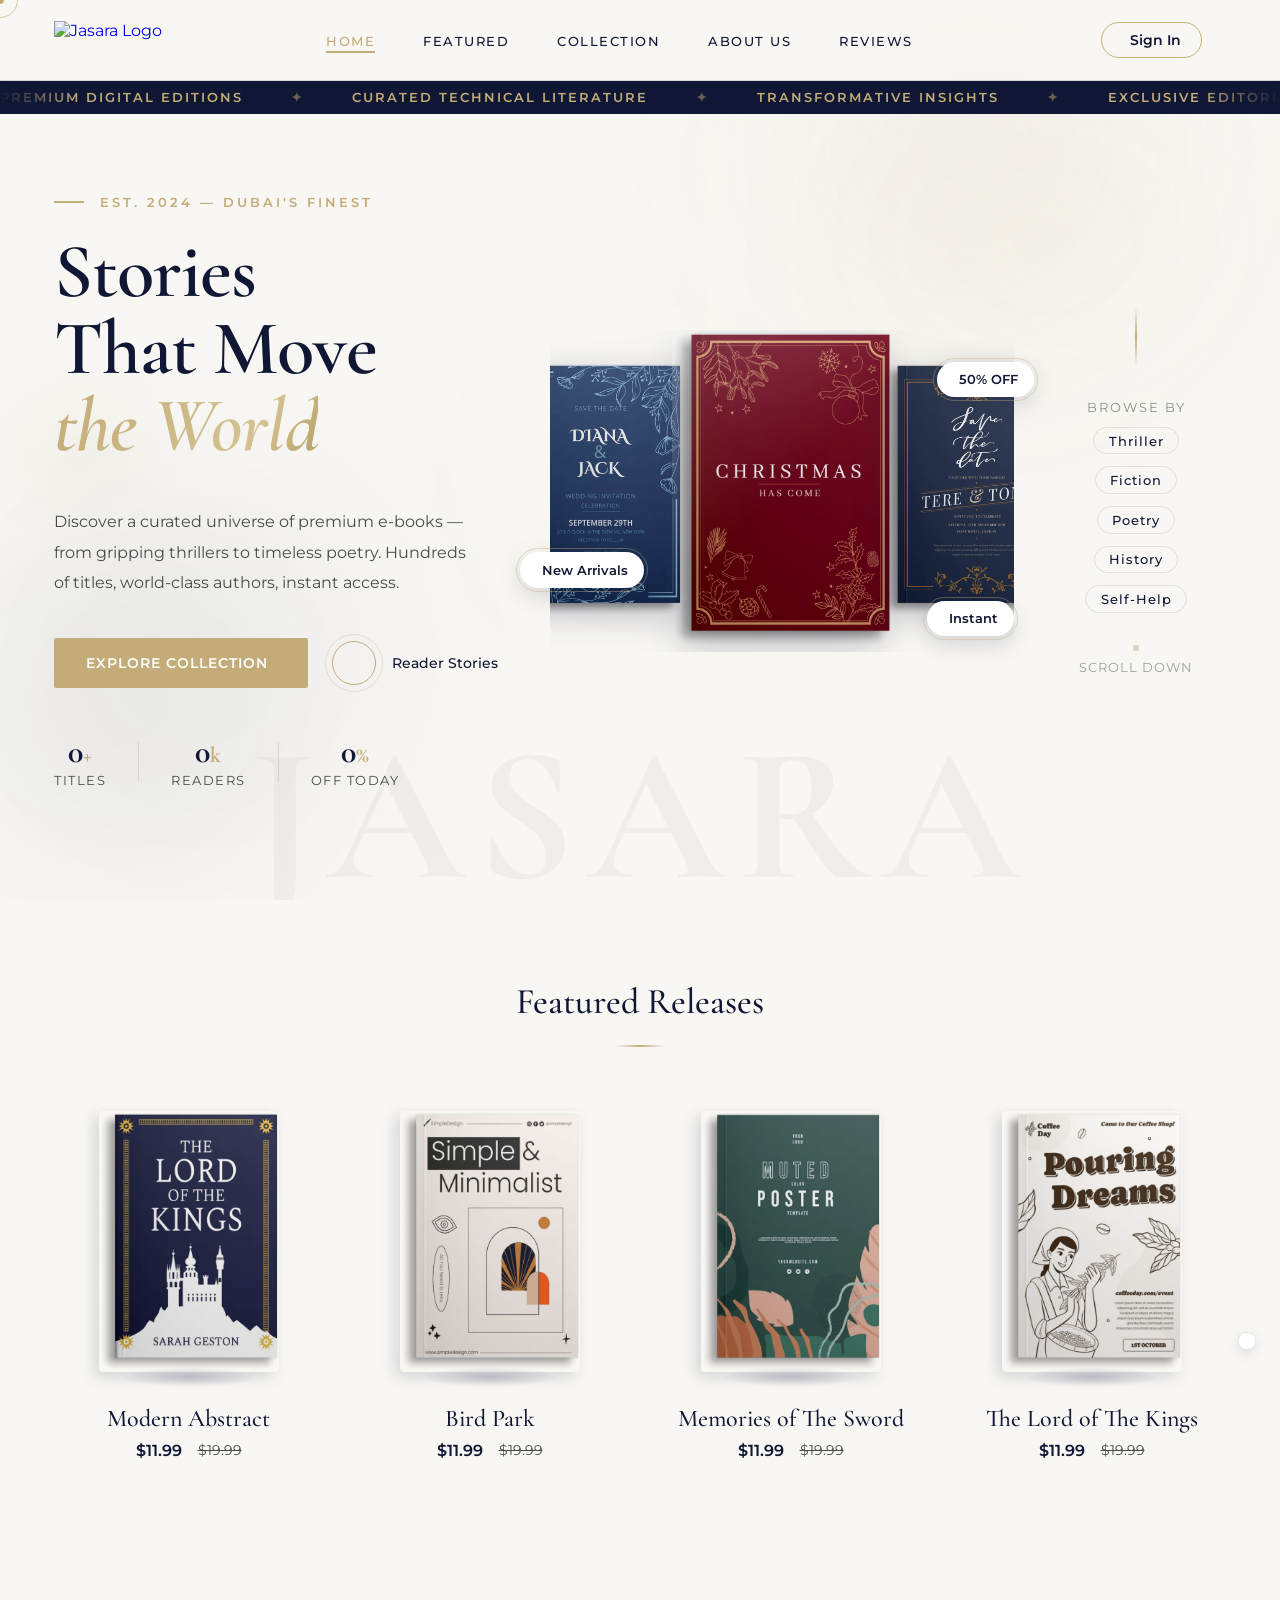
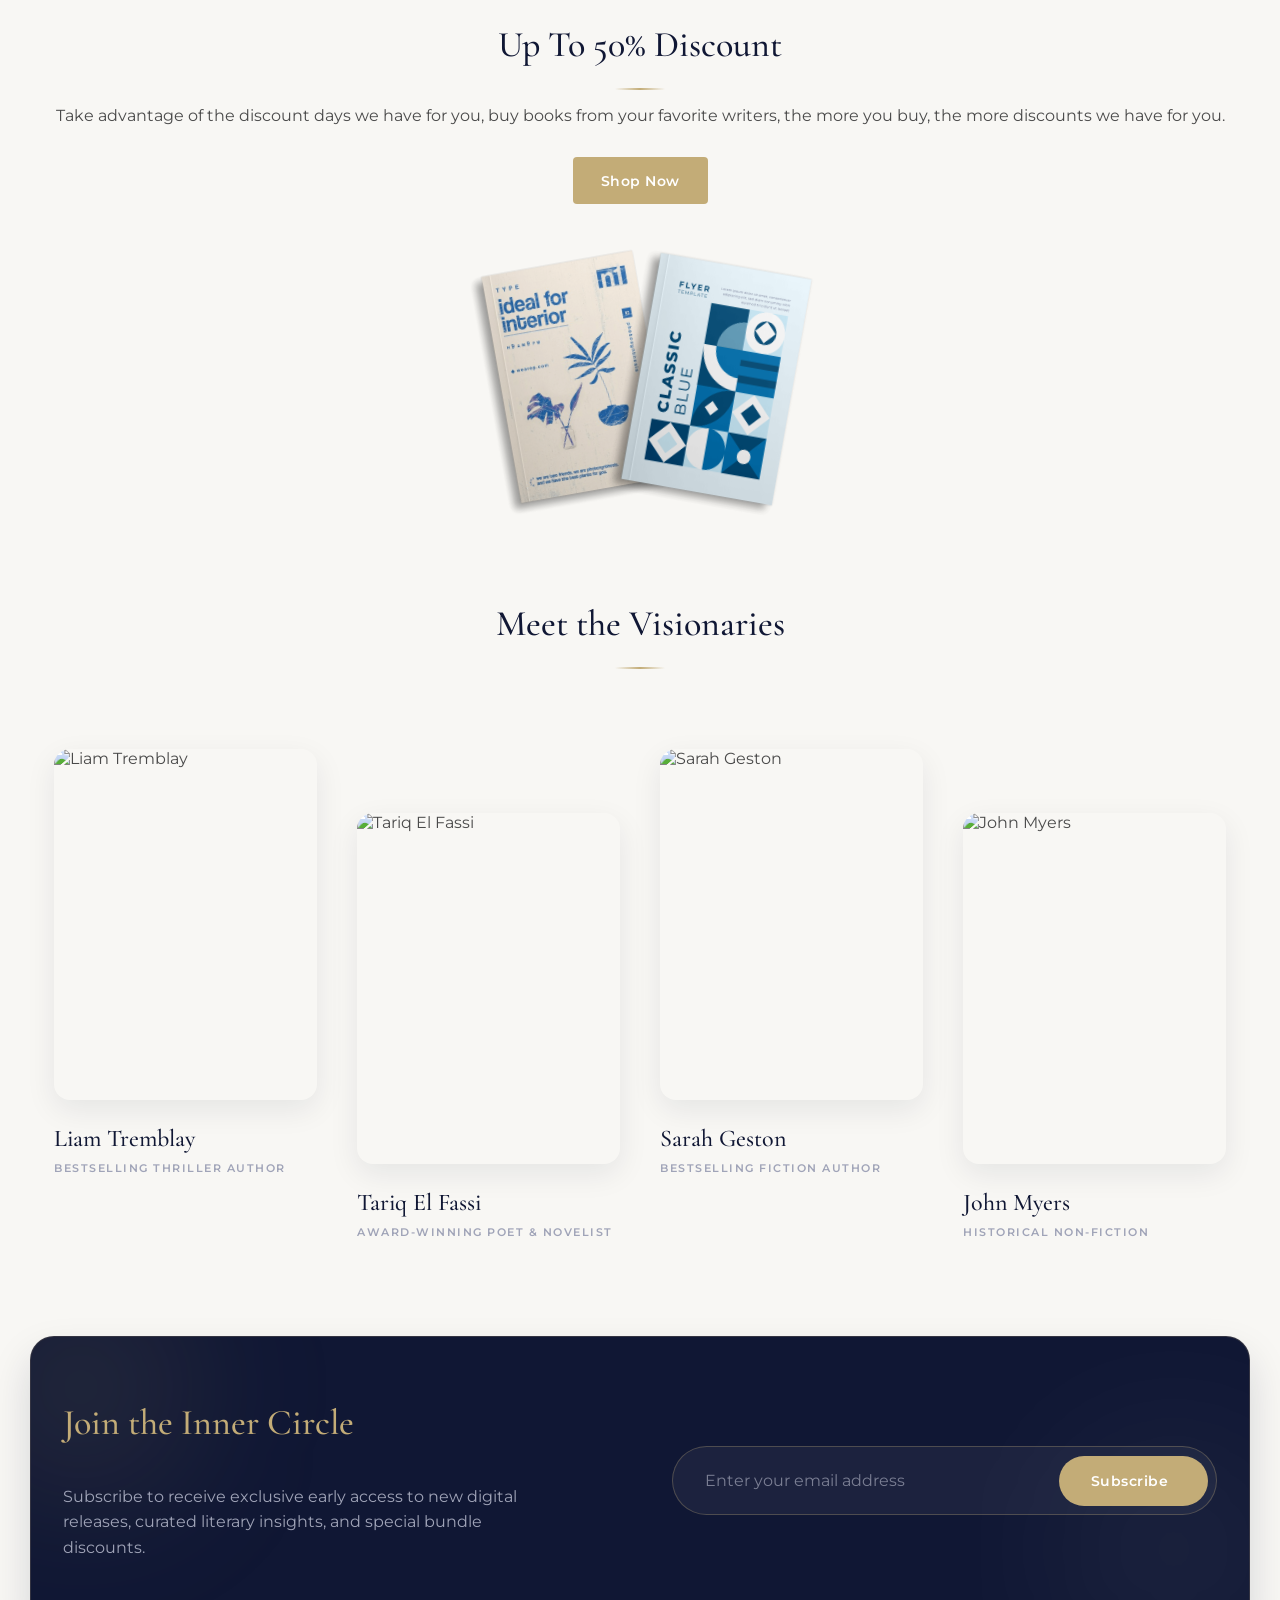
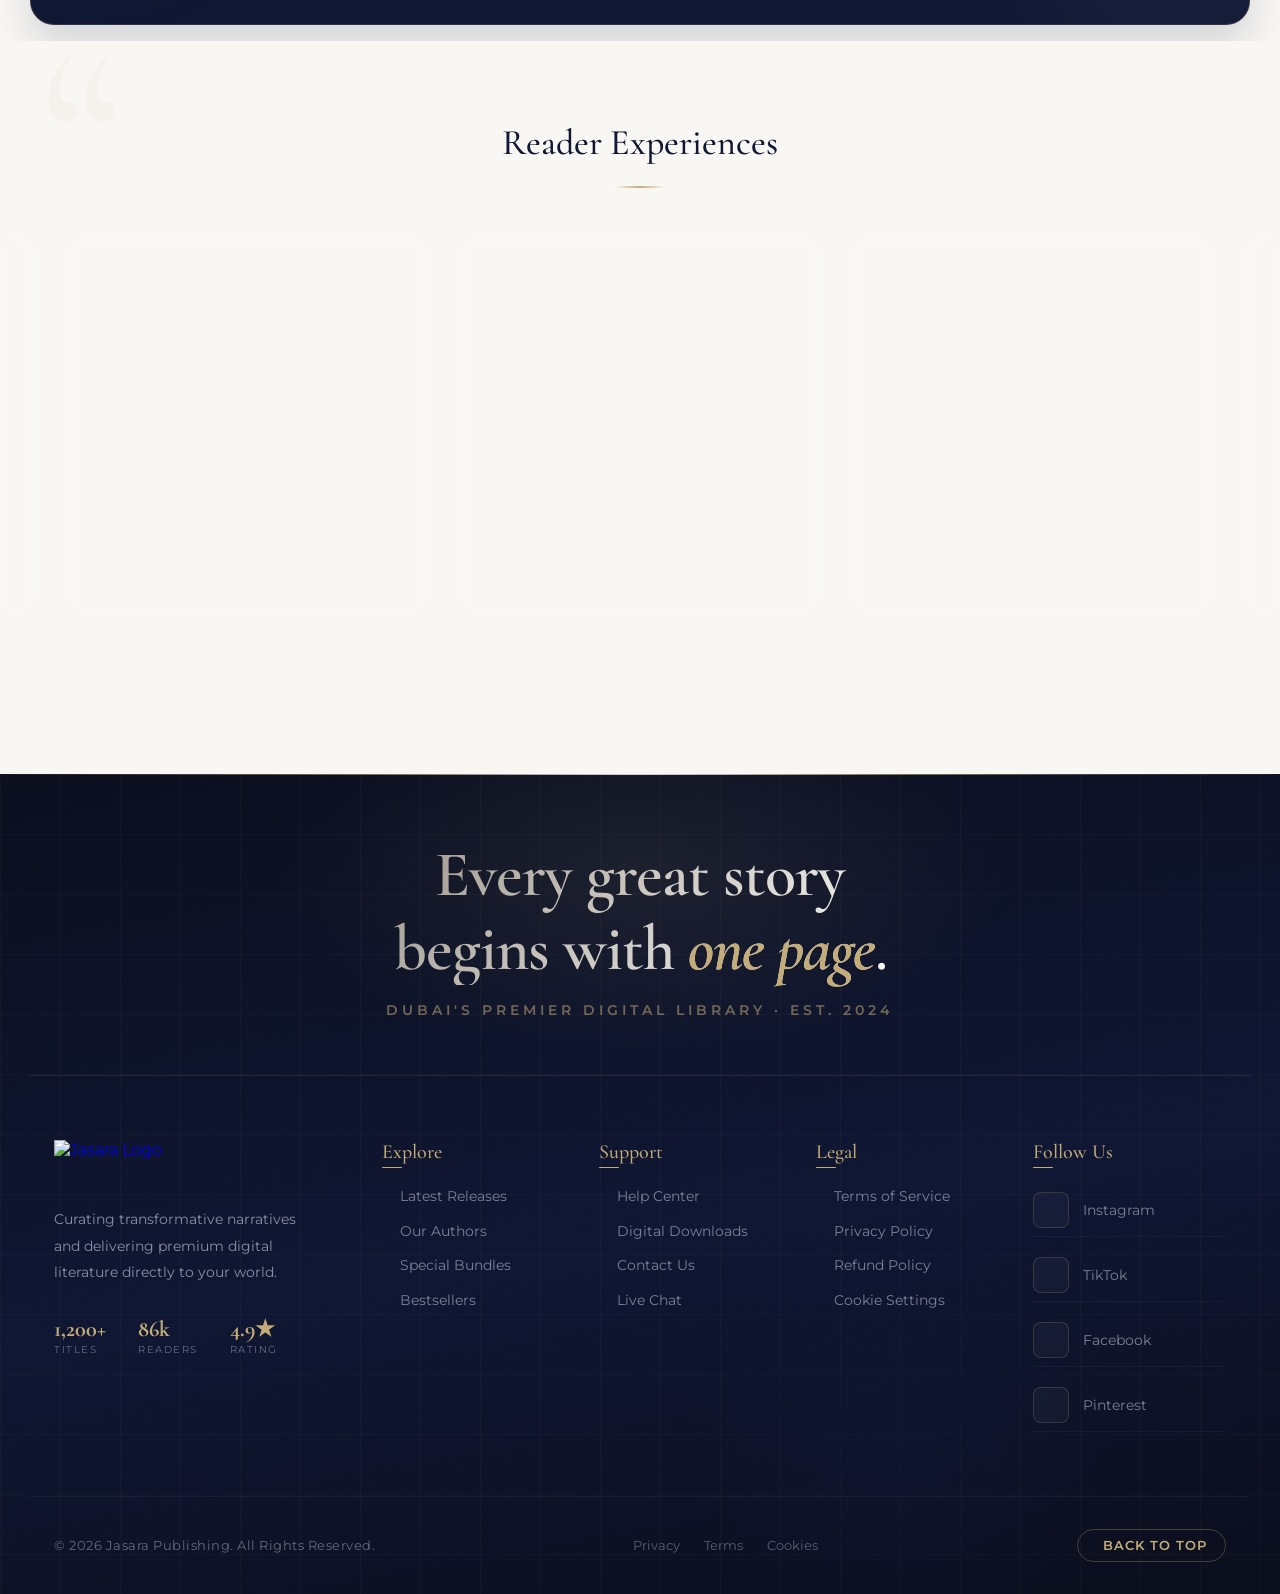
==== commit 8dd7f705: "JASARA & CO" ====
--- a/Frontend/index.html
+++ b/Frontend/index.html
@@ -402,13 +402,17 @@
                   </p>
                </div>
 
-               <form action="" class="newsletter__form">
+               <form class="newsletter__form" id="newsletter-form">
                   <div class="newsletter__input-group">
-                     <input type="email" placeholder="Enter your email address" class="newsletter__input" required>
+                     
+                     <input type="email" name="email" placeholder="Enter your email address" class="newsletter__input" required>
+                     
                      <button type="submit" class="button newsletter__button">
                         Subscribe <i class="ri-arrow-right-line"></i>
                      </button>
                   </div>
+
+                  <p class="newsletter__message" id="newsletter-message"></p>
                </form>
             </div>
 
--- a/Frontend/assets/css/styles.css
+++ b/Frontend/assets/css/styles.css
@@ -3511,4 +3511,101 @@
   line-height: 1.9;
   font-size: var(--normal-font-size);
   margin-bottom: 1.5rem;
+}
+
+/*==================== MOBILE RESPONSIVENESS FIXES ====================*/
+
+/* Global failsafe to prevent any horizontal scrolling */
+html, body {
+  overflow-x: hidden;
+}
+
+@media screen and (max-width: 768px) {
+  
+  /* 1. About Us Page Fixes */
+  .about__story-img {
+    max-width: 100%; /* Forces the image to never exceed screen width */
+    height: auto;
+  }
+  
+  .about__story-img-wrap {
+    padding: 1rem; /* Reduces the frame padding on small screens */
+    width: 100%;
+    box-sizing: border-box;
+  }
+  
+  .about__story-data {
+    padding-right: 1rem; /* Adds breathing room to the right of the text */
+  }
+  
+  .about__stats {
+    flex-wrap: wrap; /* Allows the stats to wrap to a new line instead of stretching the screen */
+    gap: 1.5rem;
+    justify-content: flex-start;
+  }
+
+  /* 2. Loader Bar Fix */
+  .loader__bar {
+    width: 80%; /* Shrinks the bar relative to the mobile screen */
+    max-width: 220px; /* Caps the maximum width */
+    margin: 0 auto; /* Keeps it perfectly centered */
+  }
+  
+  .loader__logo-img {
+    max-width: 80%; /* Prevents the logo from touching the edges */
+    height: auto;
+  }
+
+  /* 3. Footer Margin & Typography Fixes */
+  .footer__tagline-band {
+    padding-left: 1.5rem;
+    padding-right: 1.5rem;
+    box-sizing: border-box;
+  }
+
+  .footer__tagline {
+    font-size: 2.25rem; /* Scales down the main footer heading slightly */
+    line-height: 1.2;
+    margin-bottom: 1rem;
+  }
+
+  .footer__tagline-sub {
+    padding-left: 1rem;
+    padding-right: 1rem;
+    line-height: 1.6;
+  }
+  
+  /* Additional Polish: Adjusting Hero paddings for better mobile flow */
+  .collection__header,
+  .about__hero,
+  .legal__header {
+    padding-left: 1.5rem;
+    padding-right: 1.5rem;
+  }
+}
+
+/*==================== NEWSLETTER MESSAGES ====================*/
+.newsletter__message {
+  margin-top: 1rem;
+  font-size: var(--small-font-size);
+  font-family: var(--body-font);
+  min-height: 20px; /* Prevents layout shifting when text appears */
+  transition: all 0.3s ease;
+  opacity: 0;
+  animation: fadeInMsg 0.5s forwards;
+}
+
+.newsletter__message.success-msg {
+  color: var(--first-color); /* Jasara Gold */
+  opacity: 1;
+}
+
+.newsletter__message.error-msg {
+  color: #ff6b6b; /* Soft red for errors */
+  opacity: 1;
+}
+
+@keyframes fadeInMsg {
+  from { opacity: 0; transform: translateY(-10px); }
+  to { opacity: 1; transform: translateY(0); }
 }
